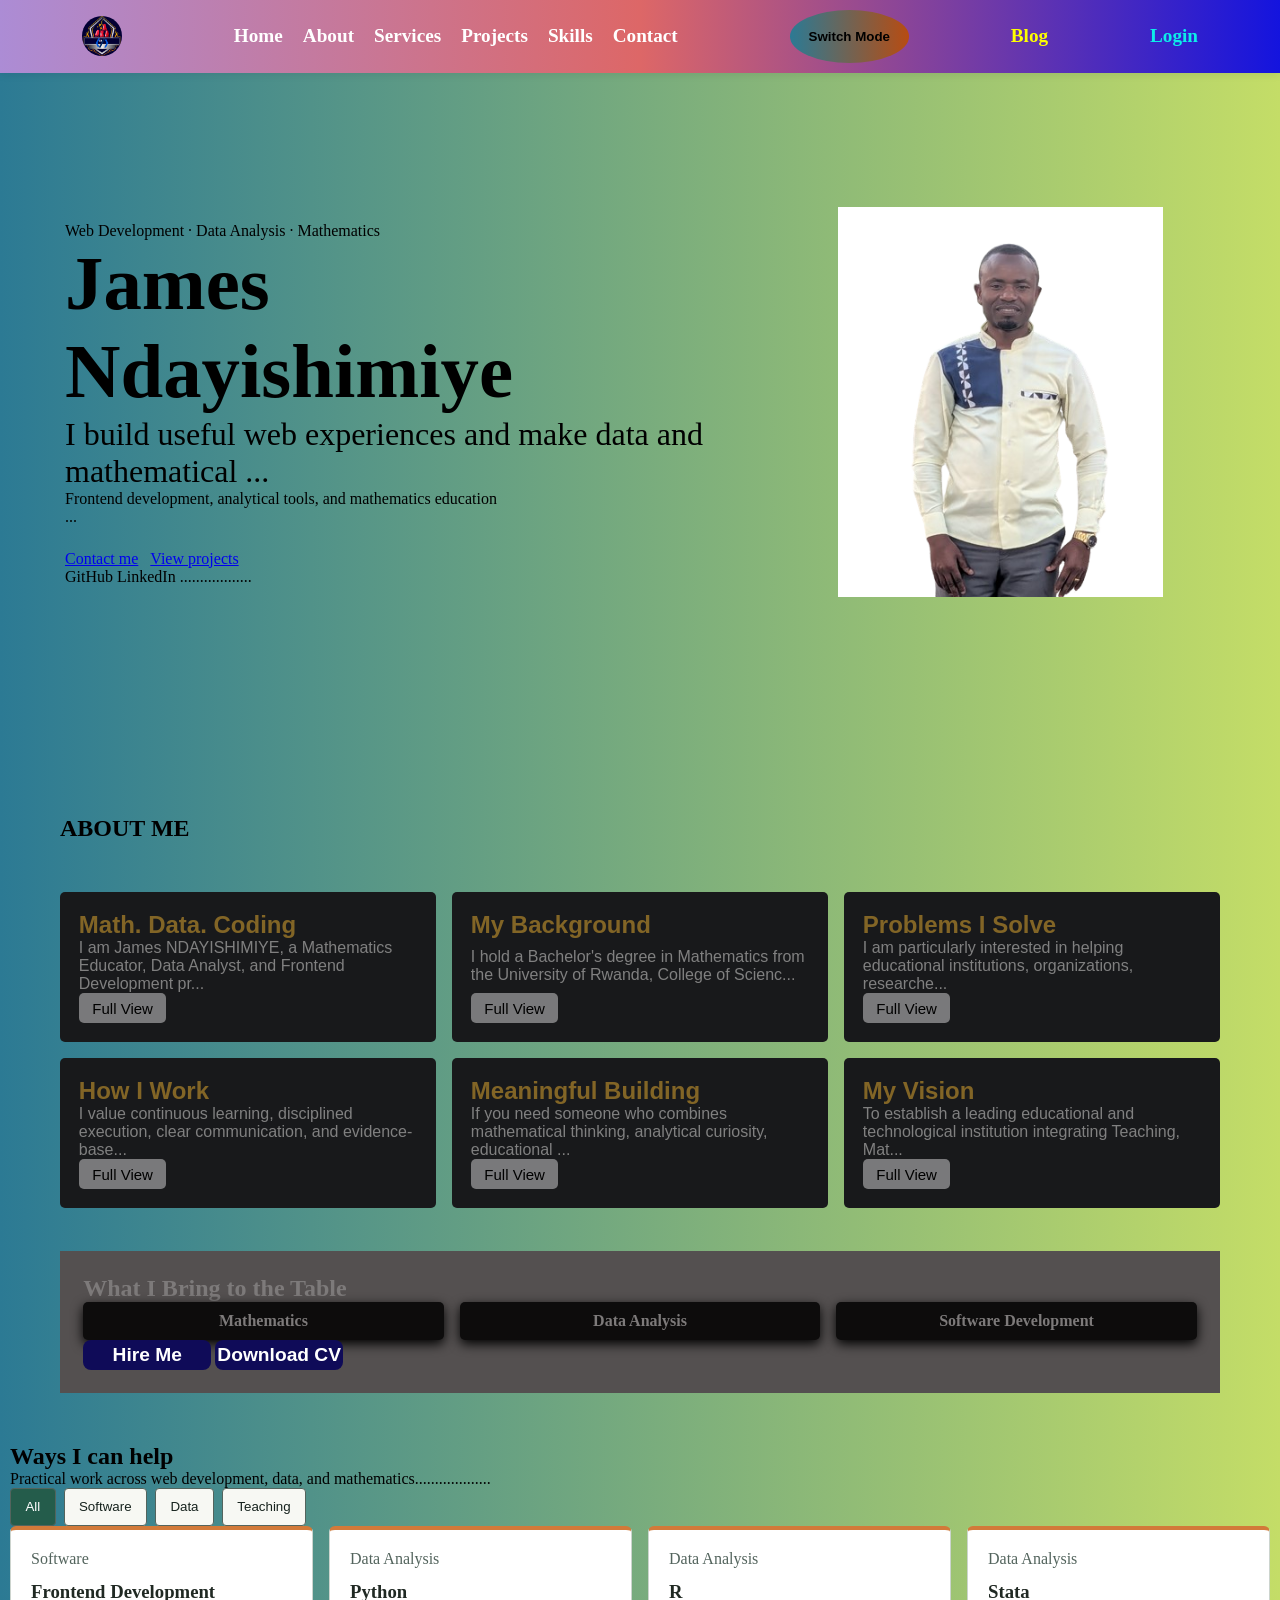
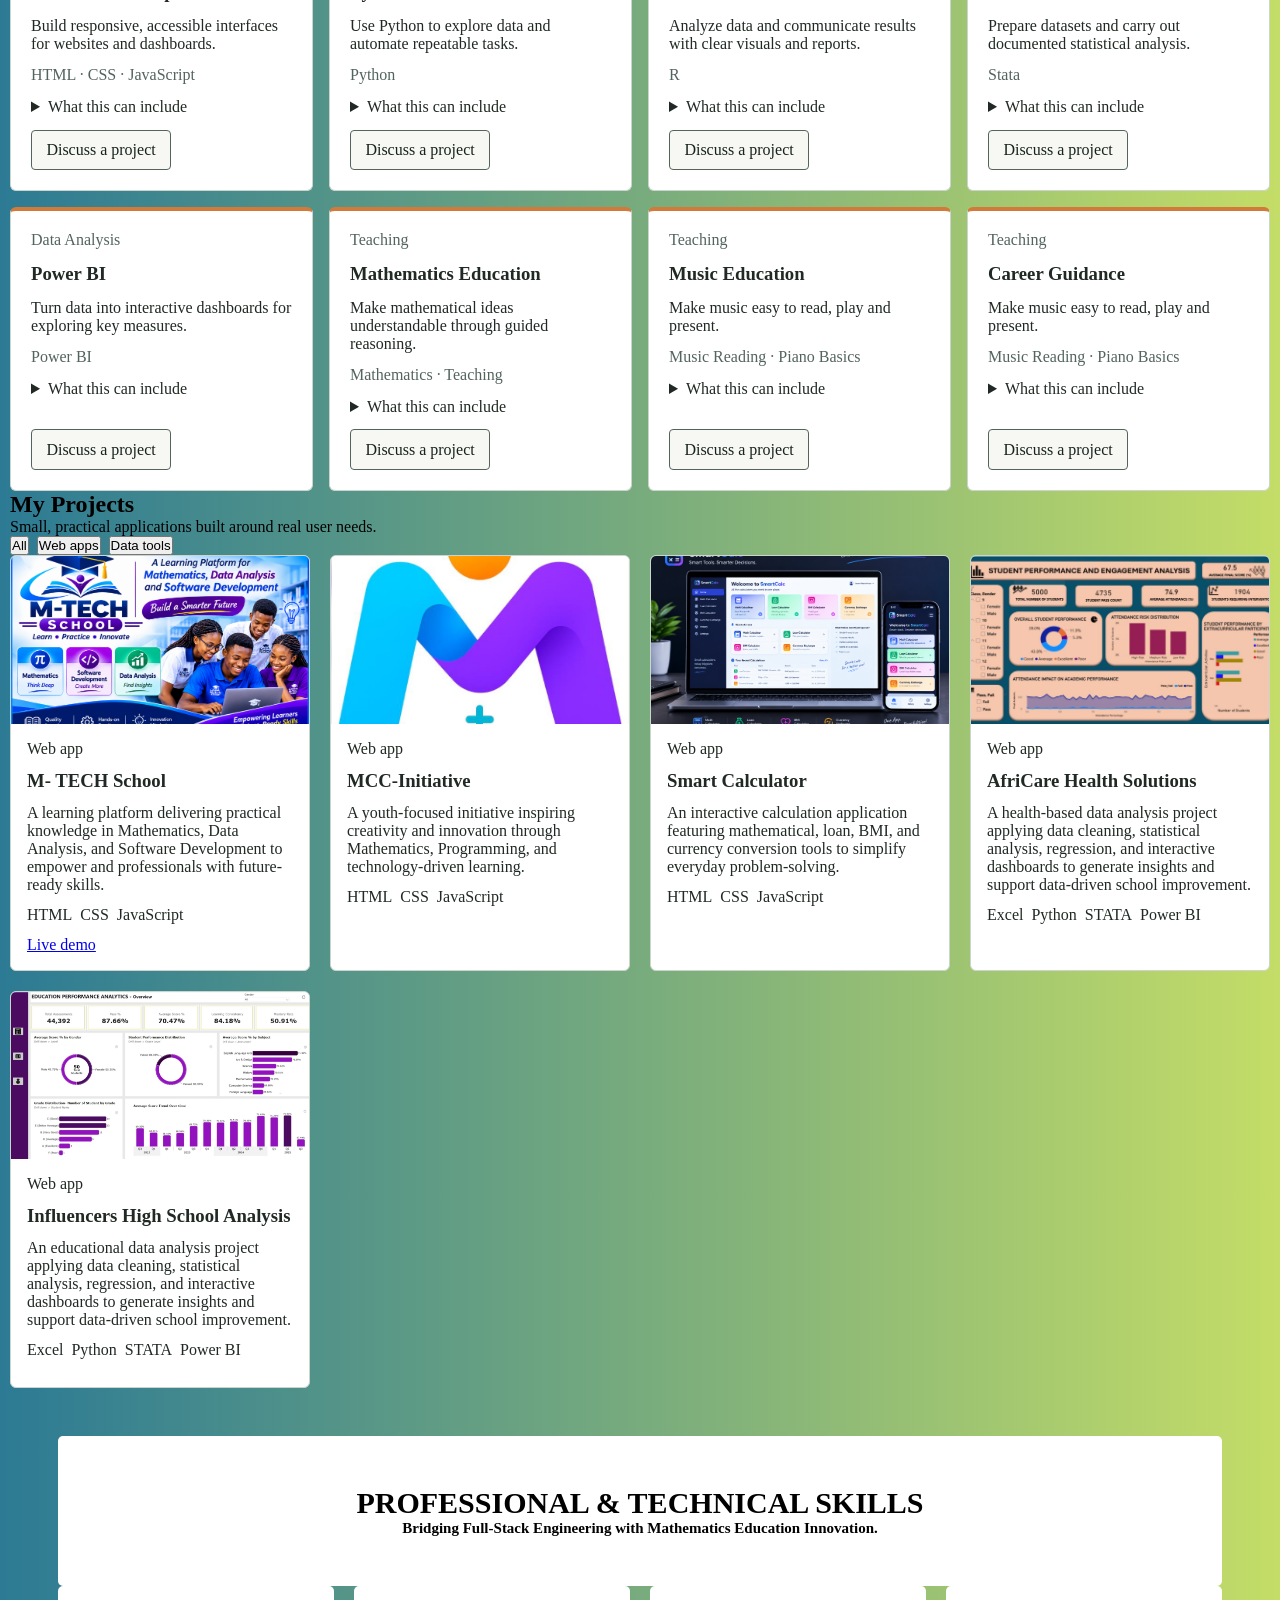
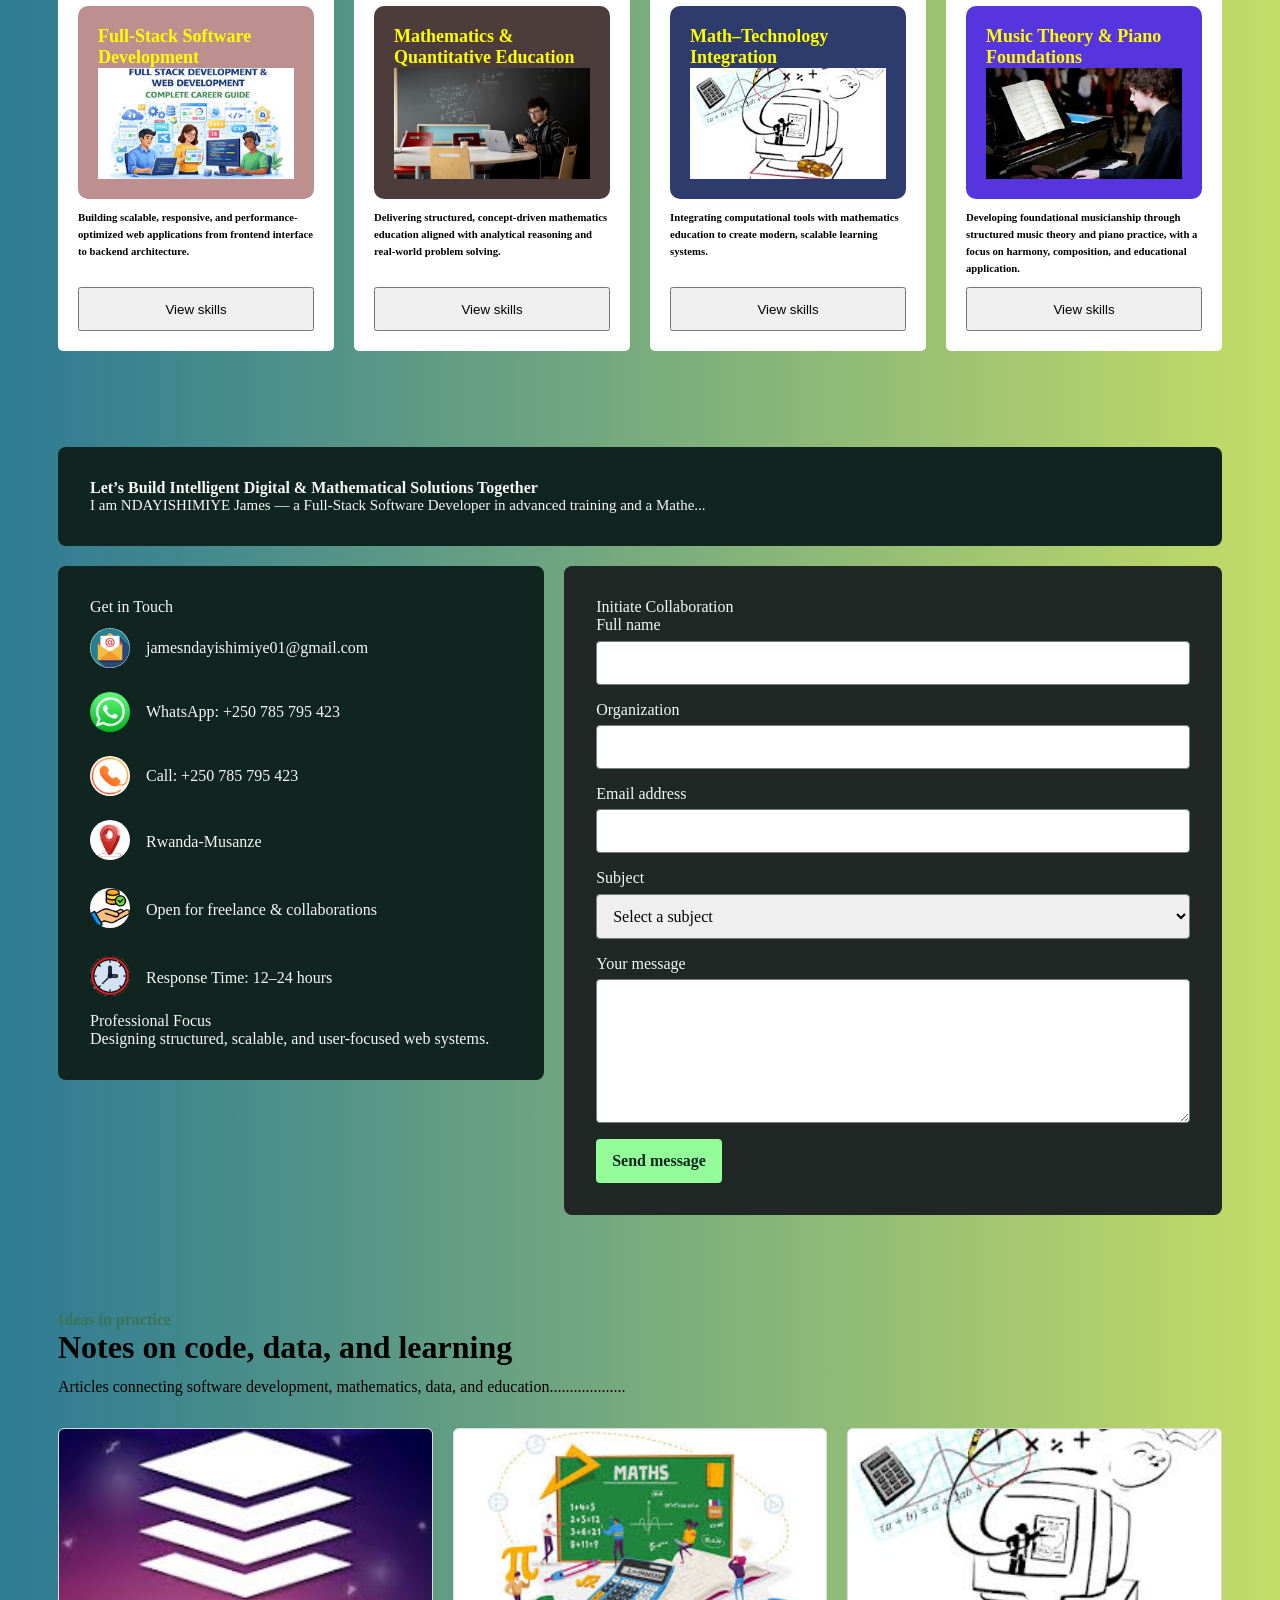
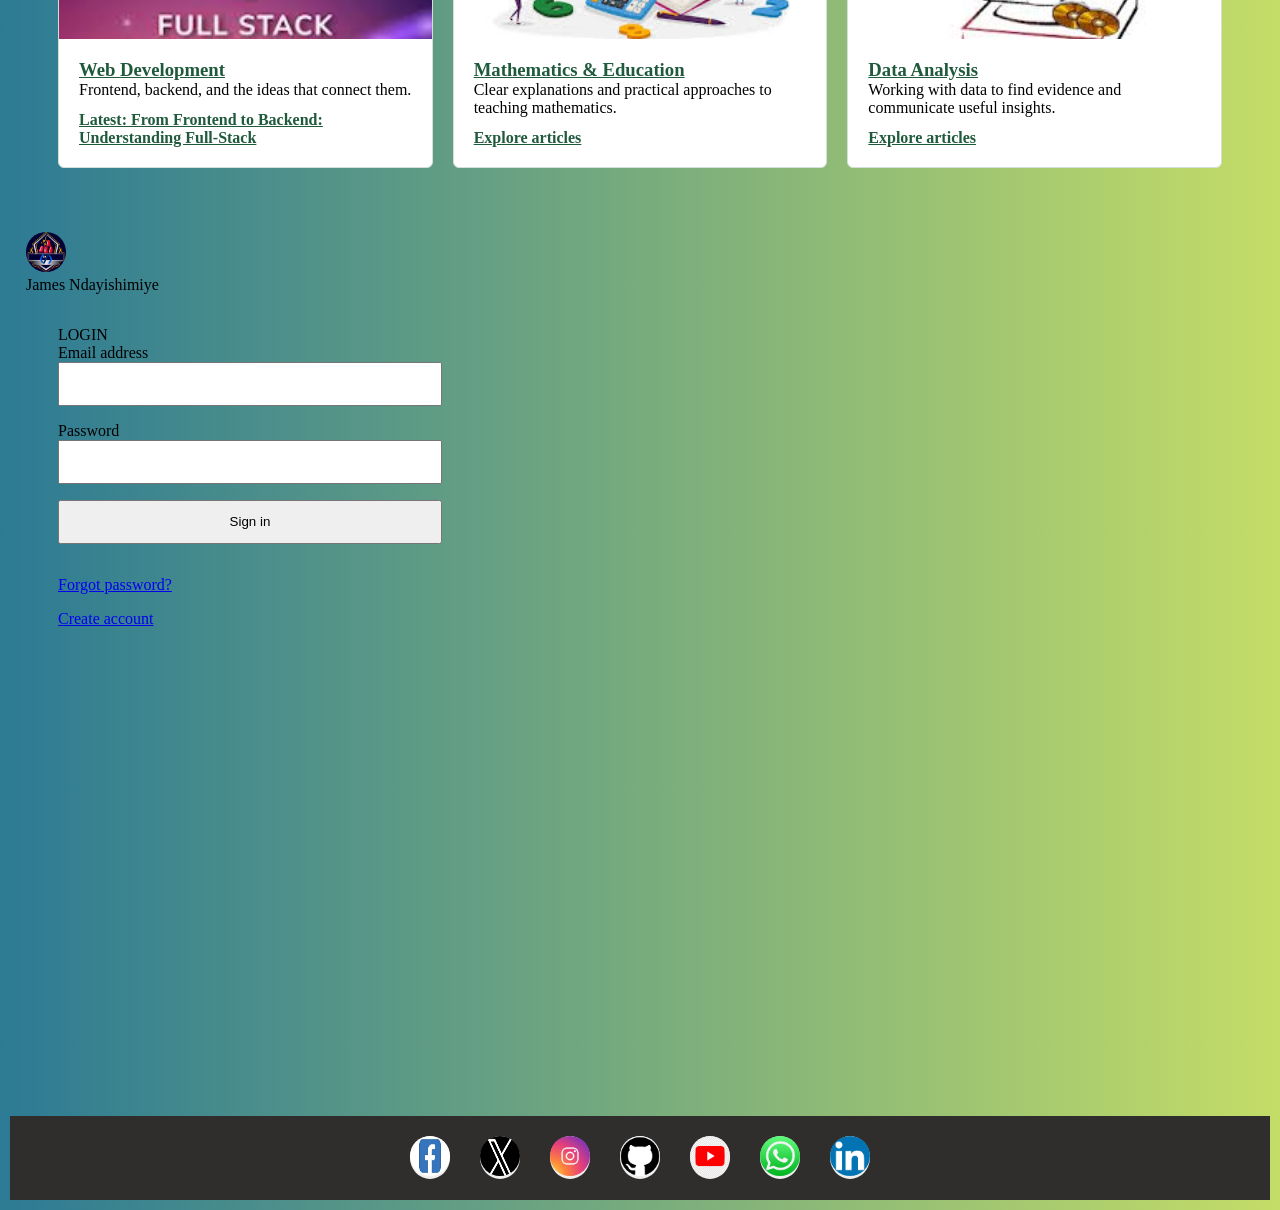
==== index.html @ c2485d73 "updates on Projects" ====
<!DOCTYPE html>
<html lang="en">
<head>
    <meta charset="UTF-8">
    <meta name="viewport" content="width=device-width, initial-scale=1.0">
    <title>N. James' P.P.Web</title>
    <link rel="stylesheet" href="style.css">
</head>
<body>
    <!--NAVBAR-SECTION-->
        <div class="navDiv" id="navSectionId">
            <div class="identSection">
                <a href="#navSectionId"><img src="./Assets/myLoogo.png" alt="myLogoImg" id="logoBtn"></a>
            </div>
            <div class="menuDiv">
                <a href="#homeSectionId" id="homeBtn">Home</a>
                <a href="#aboutSectionId" id="aboutBtn">About</a>
                <a href="#servicesSectionId" id="servicesBtn">Services</a>
                <a href="#projectSectionId" id="projectBtn">Projects</a>
                <a href="#skillsSectionId" id="skillsBtn">Skills</a>
                <a href="#contactSectionId" id="contactBtn">Contact</a>
            </div>
            <button id="changeModeBtn">Switch Mode</button>
            <div class="visitSite">
                <a href="#blogSectionId" id="blogBtn">Blog</a>
            </div>
            <div class="loginSite">
                <a href="#loginId" id="loginBtn">Login</a>
            </div>
        </div>
        
    <div class="containerDiv">
        <!--HOME -SECTION-->
<main>
    <section class="homeHero" id="homeSectionId">
        <div class="heroCopy">
            <p class="eyebrow">Web Development · Data Analysis · Mathematics</p>
            <h1>James Ndayishimiye</h1>
            <p class="heroRole">
                I build useful web experiences and make data and mathematical
                ideas easier to work with.
            </p>
            <p class="heroDetail">
                Frontend development, analytical tools, and mathematics education
                for practical problems.
            </p>

            <div class="heroActions">
                <a class="button buttonPrimary" href="#contactSectionId">Contact me</a>
                <a class="button buttonSecondary" href="#projectSectionId">View projects</a>
            </div>

            <p class="heroLinks">
                <a href="YOUR_GITHUB_URL">GitHub</a>
                <a href="YOUR_LINKEDIN_URL">LinkedIn</a>
            </p>
        </div>

        <div class="heroPortrait">
        <img
            src="./Assets/_JamesPersonalPortifolio-removebg-preview.png"
            alt="James Ndayishimiye"
        >
        </div>
    </section>


        <!--ABOUT PAGE-->
        <section class="aboutDiv" id="aboutSectionId">
            <div id="about" class="about-section">
                <div class="firstAboutContainer">
                    <h1>ABOUT ME</h1>
                    <div class="aboutDisplay">
                        
                    </div>

                    <div class="modal">
                        
                    </div>
                </div>
                <!-- Highlight Cards -->
                 <div class="myPotentials">
                    <h2>What I Bring to the Table</h2>
                
                    <div class="about-highlights">
                        
                        <div class="highlightCard" data-id="1">
                            <h4>Mathematics</h4>
                        </div>

                        <div class="highlightCard" data-id="2">
                            <h4>Data Analysis</h4>
                        </div>

                        <div class="highlightCard" data-id="3">
                            <h4>Software Development</h4>
                        </div>
                    </div>

                    <div class="myRealPotentials">

                    </div>

                <!-- CTA Buttons -->
                <div class="ctaBtn">
                    <a href="#contact" class="btn primary-btn"><button id="hireMeBtn">Hire Me</button></a>
                    <a href="./Assets/NDAYISHIMIYE James' CV.pdf" download class="btn secondary-btn"><button id="cvBtn">Download CV</button></a>
                </div>
            </div>
        </div>
        </section>

        <!--SERVICES SECTION-->
        <section class="myServices" id="servicesSectionId" aria-labelledby="servicesTitle">
            <header>
                <h2 id="servicesTitle">Ways I can help</h2>
                <p>Practical work across web development, data, and mathematics.</p>
            </header>
            
            <div class="serviceFilters" role="group" aria-label="Filter services">
                <button type="button" data-filter="all" aria-pressed="true">All</button>
                <button type="button" data-filter="Software" aria-pressed="false">Software</button>
                <button type="button" data-filter="Data Analysis" aria-pressed="false">Data</button>
                <button type="button" data-filter="Teaching" aria-pressed="false">Teaching</button>
            </div>

        <div class="serviceGrid" id="serviceGrid" aria-live="polite"></div>
        </section>

        <!--PROJECTS SECTION-->
        <section class="myProjects" id="projectSectionId" aria-labelledby="projectsTitle">
            <header class="projectsHeader">
                <h2 id="projectsTitle">My Projects</h2>
                <p>Small, practical applications built around real user needs.</p>
            </header>

            <div class="projectFilters" role="group" aria-label="Filter projects">
                <button type="button" data-project-filter="all" aria-pressed="true">All</button>
                <button type="button" data-project-filter="web" aria-pressed="false">Web apps</button>
                <button type="button" data-project-filter="data" aria-pressed="false">Data tools</button>
            </div>

            <div class="projectGrid" id="projectGrid" aria-live="polite"></div>
        </section>

        <!--SKILLS SECTION-->

        <section class="skillsDiv" id="skillsSectionId">
            <div class="section-header">
                <h4 class="section-title">PROFESSIONAL & TECHNICAL SKILLS</h4>
                <h6 class="section-subtitle">Bridging Full-Stack Engineering with Mathematics Education Innovation.</h6>
            </div>
            <div class="category-sections-cover">
                <div class="categorySections">
                    <div class="category-card">
                        <div class="category-title fullStackSkills">
                            <h4 class="skillsTitle">Full-Stack Software Development</h4>
                            <img src="./Assets/fullStackSoftwareDevelopment.jpeg" alt="FullStackSoftwareDevelopment Img" class="skillsImg">
                        </div>
                        <h6 class="category-description">Building scalable, responsive, and performance-optimized web applications from frontend interface to backend architecture.</h6>
                        <button class="clustersBtn" data-skill-panel="fullstack">View skills</button>
                    </div>

                    <div class="category-card">
                        <div class="category-title mathematicsAndQuantitativeEducationSkills">
                            <h4 class="skillsTitle">Mathematics & Quantitative Education</h4>
                            <img src="./Assets/mathematicsQuantitativeEducation.jpg" alt="MathematicsQuantitativeEducation Img" class="skillsImg">
                        </div>
                        <h6 class="category-description">Delivering structured, concept-driven mathematics education aligned with analytical reasoning and real-world problem solving.</h6>
                        <button class="clustersBtn" data-skill-panel="math">View skills</button>
                    </div>

                    <div class="category-card">
                        <div class="category-title mathTechIntegrationSkills">
                            <h4 class="skillsTitle">Math–Technology Integration</h4>
                            <img src="./Assets/mathsTechnologyIntegration.jpeg" alt="MathsTechnologyIntegration Img" class="skillsImg">
                        </div>
                        <h6 class="category-description">Integrating computational tools with mathematics education to create modern, scalable learning systems.</h6>
                        <button class="clustersBtn" data-skill-panel="mathTech">View skills</button>
                    </div>

                    <div class="category-card">
                        <div class="category-title musicSkills">
                            <h4 class="skillsTitle">Music Theory & Piano Foundations</h4>
                            <img src="./Assets/musicBasics.jpeg" alt="AnalyticalAndProfessionalSkills Img" class="skillsImg">
                        </div>
                        <h6 class="category-description">Developing foundational musicianship through structured music theory and piano practice, with a focus on harmony, composition, and educational application.</h6>
                        <button class="clustersBtn" data-skill-panel="music">View skills</button>
                    </div>
                </div>
            </div>

            <div class="clustersDiv">
                <!--Fullstack Skills-->
                <div class="fullstackModal">
                    <div class="fullstackCover">
                        <button class="backToCategoryBtn">BACK</button>
                        <div class="full-stack-subclusters">
                            <div class="subcluster-card">
                                <div class="subcluster-title">
                                    <h4>Frontend Engineering</h4>
                                </div>
                                <div class="skills">
                                    <h5 class="cluster-subtitle">Skills:</h5>
                                    <ul><li>UI Architecture</li></ul>
                                    <ul><li>Responsive Design Principles</li></ul>
                                    <ul><li>Component-based thinking</li></ul>
                                    <ul><li>Accessibility mindset</li></ul>
                                    <ul><li>UX optimization</li></ul>
                                </div>
                                <div class="competency-indicators">
                                    <h5 class="cluster-subtitle">Mastery-Level:</h5>
                                    <span>Intermediate</span>
                                </div>
                                <div class="real-worldApplicationTags">
                                    <h5 class="cluster-subtitle">Real-World Applications:</h5>
                                    <span>
                                        <ul><li>LMS Systems</li></ul>
                                        <ul><li>Educational Platforms</li></ul>
                                        <ul><li>Data Analytics Dashboards</li></ul>
                                        <ul><li>Financial Tools</li></ul>
                                        <ul><li>Automation Systems</li></ul>
                                    </span>
                                </div>
                            </div>

                            <div class="subcluster-card">
                                <div class="subcluster-title">
                                    <h4>Backend Development</h4>
                                </div>
                                <div class="skills">
                                    <h5 class="cluster-subtitle">Skills:</h5>
                                    <ul><li>API architecture thinking</li></ul>
                                    <ul><li>Authentication & Authorization logic</li></ul>
                                    <ul><li>Database structuring principles</li></ul>
                                    <ul><li>Server-side logic modeling</li></ul>
                                </div>
                                <div class="competency-indicators">
                                    <h5 class="cluster-subtitle">Mastery-Level:</h5>
                                    <span>Academic Foundation</span>
                                </div>
                                <div class="real-worldApplicationTags">
                                    <h5 class="cluster-subtitle">Real-World Applications:</h5>
                                    <span>
                                        <ul><li>LMS Systems</li></ul>
                                        <ul><li>Educational Platforms</li></ul>
                                        <ul><li>Data Analytics Dashboards</li></ul>
                                        <ul><li>Financial Tools</li></ul>
                                        <ul><li>Automation Systems</li></ul>
                                    </span>
                                </div>
                            </div>

                            <div class="subcluster-card">
                                <div class="subcluster-title">
                                    <h4>Database & Data Modeling</h4>
                                </div>
                                <div class="skills">
                                    <h5 class="cluster-subtitle">Skills:</h5>
                                    <ul><li>Relational modeling</li></ul>
                                    <ul><li>Query optimization logic</li></ul>
                                    <ul><li>Data normalization mindset</li></ul>
                                </div>
                                <div class="competency-indicators">
                                    <h5 class="cluster-subtitle">Mastery-Level:</h5>
                                    <span>Academic Foundation</span>
                                </div>
                                <div class="real-worldApplicationTags">
                                    <h5 class="cluster-subtitle">Real-World Applications:</h5>
                                    <span>
                                        <ul><li>LMS Systems</li></ul>
                                        <ul><li>Educational Platforms</li></ul>
                                        <ul><li>Data Analytics Dashboards</li></ul>
                                        <ul><li>Financial Tools</li></ul>
                                        <ul><li>Automation Systems</li></ul>
                                    </span>
                                </div>
                            </div>

                            <div class="subcluster-card">
                                <div class="subcluster-title">
                                    <h4>Dev Workflow & Engineering Discipline</h4>
                                </div>
                                <div class="skills">
                                    <h5 class="cluster-subtitle">Skills:</h5>
                                    <ul><li>Git workflow thinking</li></ul>
                                    <ul><li>Version control logic</li></ul>
                                    <ul><li>Deployment awareness</li></ul>
                                    <ul><li>Clean code principles</li></ul>
                                </div>
                                <div class="competency-indicators">
                                    <h5 class="cluster-subtitle">Mastery-Level:</h5>
                                    <span>Applied Knowledge</span>
                                </div>
                                <div class="real-worldApplicationTags">
                                    <h5 class="cluster-subtitle">Real-World Applications:</h5>
                                    <span>
                                        <ul><li>LMS Systems</li></ul>
                                        <ul><li>Educational Platforms</li></ul>
                                        <ul><li>Data Analytics Dashboards</li></ul>
                                        <ul><li>Financial Tools</li></ul>
                                        <ul><li>Automation Systems</li></ul>
                                    </span>
                                </div>
                            </div>

                            <div class="subcluster-card">
                                <div class="subcluster-title">
                                    <h4>Programming Foundations</h4>
                                </div>
                                <div class="skills">
                                    <h5 class="cluster-subtitle">Skills:</h5>
                                    <ul><li>Algorithmic thinking</li></ul>
                                    <ul><li>Data structures understanding</li></ul>
                                    <ul><li>Debugging methodology</li></ul>
                                    <ul><li>Computational logic</li></ul>
                                </div>
                                <div class="competency-indicators">
                                    <h5 class="cluster-subtitle">Mastery-Level:</h5>
                                    <span>Academic Foundation</span>
                                </div>
                                <div class="real-worldApplicationTags">
                                    <h5 class="cluster-subtitle">Real-World Applications:</h5>
                                    <span>
                                        <ul><li>LMS Systems</li></ul>
                                        <ul><li>Educational Platforms</li></ul>
                                        <ul><li>Data Analytics Dashboards</li></ul>
                                        <ul><li>Financial Tools</li></ul>
                                        <ul><li>Automation Systems</li></ul>
                                    </span>
                                </div>
                            </div>
                        </div>
                        <button class="backToCategoryBtn">BACK</button>
                    </div>
                </div>

                <!--Mathathematics&Quantitative Education Skills-->
                <div class="mathematicsEducationCover">
                    <div class="mathematics-subclusters">
                        <div class="subcluster-card">
                            <div class="subcluster-title">
                                <h4>Advanced Mathematical Foundations</h4>
                            </div>
                            <div class="skills">
                                <h5>Skills:</h5>
                                <ul><li>Calculus & Analysis</li></ul>
                                <ul><li>Linear Algebra</li></ul>
                                <ul><li>Probability & Statistics</li></ul>
                                <ul><li>Differential Equations</li></ul>
                                <ul><li>Discrete Mathematics</li></ul>
                            </div>
                            <div class="competency-indicators">
                                <h5>Mastery-Level:</h5>
                                <span>Academic Degree Level & 8+Years Teaching Experience</span>
                            </div>
                            <div class="real-worldApplicationTags">
                                <h5>Real-World Applications:</h5>
                                <span>
                                    <ul><li>LMS Systems</li></ul>
                                    <ul><li>Educational Platforms</li></ul>
                                    <ul><li>Data Analytics Dashboards</li></ul>
                                    <ul><li>Financial Tools</li></ul>
                                    <ul><li>Automation Systems</li></ul>
                                </span>
                            </div>
                        </div>

                        <div class="subcluster-card">
                            <div class="subcluster-title">
                                <h4>Pedagogical Expertise</h4>
                            </div>
                            <div class="skills">
                                <h5>Skills:</h5>
                                <ul><li>Curriculum interpretation (REB-aligned)</li></ul>
                                <ul><li>Assessment design</li></ul>
                                <ul><li>Concept simplification strategy</li></ul>
                                <ul><li>Exam preparation systems</li></ul>
                                <ul><li>Learning psychology awareness</li></ul>
                            </div>
                            <div class="competency-indicators">
                                <h5>Mastery-Level:</h5>
                                <span>8+Years Teaching Experience</span>
                            </div>
                            <div class="real-worldApplicationTags">
                                <h5>Real-World Applications:</h5>
                                <span>
                                    <ul><li>LMS Systems</li></ul>
                                    <ul><li>Educational Platforms</li></ul>
                                </span>
                            </div>
                        </div>

                        <div class="subcluster-card">
                            <div class="subcluster-title">
                                <h4>Applied Quantitative Skills</h4>
                            </div>
                            <div class="skills">
                                <h5>Skills:</h5>
                                <ul><li>Mathematical modeling</li></ul>
                                <ul><li>Statistical reasoning</li></ul>
                                <ul><li>Financial analysis tools</li></ul>
                                <ul><li>Problem-solving frameworks</li></ul>
                            </div>
                            <div class="competency-indicators">
                                <h5>Mastery-Level:</h5>
                                <span>Academic Degree Level & 8+Years Teaching Experience</span>
                            </div>
                            <div class="real-worldApplicationTags">
                                <h5>Real-World Applications:</h5>
                                <span>
                                    <ul><li>LMS Systems</li></ul>
                                    <ul><li>Educational Platforms</li></ul>
                                    <ul><li>Data Analytics Dashboards</li></ul>
                                    <ul><li>Financial Tools</li></ul>
                                    <ul><li>Automation Systems</li></ul>
                                </span>
                            </div>
                        </div>

                        <div class="subcluster-card">
                            <div class="subcluster-title">
                                <h4>Educational Technology Integration</h4>
                            </div>
                            <div class="skills">
                                <h5>Skills:</h5>
                                <ul><li>Digital lesson design</li></ul>
                                <ul><li>Online content structuring</li></ul>
                                <ul><li>Educational video systems</li></ul>
                                <ul><li>Tech-assisted learning strategy</li></ul>
                            </div>
                            <div class="competency-indicators">
                                <h5>Mastery-Level:</h5>
                                <span>8+Years Teaching Experience</span>
                            </div>
                            <div class="real-worldApplicationTags">
                                <h5>Real-World Applications:</h5>
                                <span>
                                    <ul><li>LMS Systems</li></ul>
                                    <ul><li>Educational Platforms</li></ul>
                                    <ul><li>Automation Systems</li></ul>
                                </span>
                            </div>
                        </div>
                    </div>
                </div>

                <!--Math–Technology Integration Skills-->
                <div class="mathTechEducationCover">
                    <div class="mathsTech-subclusters">
                        <div class="subcluster-card">
                            <div class="subcluster-title">
                                <h4>Python for Mathematical Modeling</h4>
                            </div>
                            <div class="skills">
                                <h5 class="cluster-subtitle">Skills:</h5>
                                <ul><li>Translating mathematical theory into executable code</li></ul>
                                <ul><li>Building computational simulations</li></ul>
                                <ul><li>Automating mathematical processes</li></ul>
                            </div>
                            <div class="competency-indicators">
                                <h5 class="cluster-subtitle">Mastery-Level:</h5>
                                <span>Academic Foundation</span>
                            </div>
                            <div class="real-worldApplicationTags">
                                <h5 class="cluster-subtitle">Real-World Applications:</h5>
                                <span>
                                    <ul><li>Student performance prediction models</li></ul>
                                    <ul><li>Exam analytics systems</li></ul>
                                    <ul><li>Mathematical simulation tools</li></ul>
                                    <ul><li>Automated grading prototypes</li></ul>
                                    <ul><li>Research modeling environments</li></ul>
                                </span>
                            </div>
                        </div>

                        <div class="subcluster-card">
                            <div class="subcluster-title">
                                <h4>Data Analysis & Visualization for Mathematics Education</h4>
                            </div>
                            <div class="skills">
                                <h5 class="cluster-subtitle">Skills:</h5>
                                <ul><li>Statistical analysis of student data</li></ul>
                                <ul><li>Visualization of learning trends</li></ul>
                                <ul><li>Quantitative reporting</li></ul>
                            </div>
                            <div class="competency-indicators">
                                <h5 class="cluster-subtitle">Mastery-Level:</h5>
                                <span>Academic Foundation</span>
                            </div>
                            <div class="real-worldApplicationTags">
                                <h5 class="cluster-subtitle">Real-World Applications:</h5>
                                <span>
                                    <ul><li>School performance dashboards</li></ul>
                                    <ul><li>Exam trend analysis</li></ul>
                                    <ul><li>Progress tracking systems</li></ul>
                                    <ul><li>Comparative school analytics</li></ul>
                                    <ul><li>Educational research reports</li></ul>
                                </span>
                            </div>
                        </div>

                        <div class="subcluster-card">
                            <div class="subcluster-title">
                                <h4>Algorithmic Thinking for Curriculum Design</h4>
                            </div>
                            <div class="skills">
                                <h5 class="cluster-subtitle">Skills:</h5>
                                <ul><li>Structuring lessons like algorithms</li></ul>
                                <ul><li>Designing step-by-step logical learning flows</li></ul>
                                <ul><li>Building problem-solving frameworks</li></ul>
                            </div>
                            <div class="competency-indicators">
                                <h5 class="cluster-subtitle">Mastery-Level:</h5>
                                <span>Academic Foundation</span>
                            </div>
                            <div class="real-worldApplicationTags">
                                <h5 class="cluster-subtitle">Real-World Applications:</h5>
                                <span>
                                    <ul><li>Exam-focused revision systems</li></ul>
                                    <ul><li>Mathematics learning roadmaps</li></ul>
                                    <ul><li>Concept mastery frameworks</li></ul>
                                    <ul><li>Problem-solving training modules</li></ul>
                                    <ul><li>Standardized assessment systems</li></ul>
                                </span>
                            </div>
                        </div>

                        <div class="subcluster-card">
                            <div class="subcluster-title">
                                <h4>EdTech Product Architecture</h4>
                            </div>
                            <div class="skills">
                                <h5 class="cluster-subtitle">Skills:</h5>
                                <ul><li>Designing educational platforms</li></ul>
                                <ul><li>Mapping user learning journeys</li></ul>
                                <ul><li>Structuring LMS systems</li></ul>
                            </div>
                            <div class="competency-indicators">
                                <h5 class="cluster-subtitle">Mastery-Level:</h5>
                                <span>Academic Foundation</span>
                            </div>
                            <div class="real-worldApplicationTags">
                                <h5 class="cluster-subtitle">Real-World Applications:</h5>
                                <span>
                                    <ul><li>LMS platforms</li></ul>
                                    <ul><li>Online math academies</li></ul>
                                    <ul><li>Course management systems</li></ul>
                                    <ul><li>Interactive practice environments</li></ul>
                                    <ul><li>Mobile-first learning apps</li></ul>
                                </span>
                            </div>
                        </div>

                        <div class="subcluster-card">
                            <div class="subcluster-title">
                                <h4>Automation & Digital Assessment Systems</h4>
                            </div>
                            <div class="skills">
                                <h5 class="cluster-subtitle">Skills:</h5>
                                <ul><li>Automating quiz generation</li></ul>
                                <ul><li>Intelligent feedback systems</li></ul>
                                <ul><li>Time-efficient evaluation tools</li></ul>
                            </div>
                            <div class="competency-indicators">
                                <h5 class="cluster-subtitle">Mastery-Level:</h5>
                                <span>Academic Foundation</span>
                            </div>
                            <div class="real-worldApplicationTags">
                                <h5 class="cluster-subtitle">Real-World Applications:</h5>
                                <span>
                                    <ul><li>Auto-marking systems</li></ul>
                                    <ul><li>MCQ generators</li></ul>
                                    <ul><li>Real-time feedback engines</li></ul>
                                    <ul><li>Practice test simulators</li></ul>
                                    <ul><li>Diagnostic testing platforms</li></ul>
                                </span>
                            </div>
                        </div>

                        <div class="subcluster-card">
                            <div class="subcluster-title">
                                <h4>Mathematical Visualization & Interactive Learning Tools</h4>
                            </div>
                            <div class="skills">
                                <h5 class="cluster-subtitle">Skills:</h5>
                                <ul><li>Transforming abstract math into visual models</li></ul>
                                <ul><li>Interactive simulations</li></ul>
                                <ul><li>Conceptual animations</li></ul>
                            </div>
                            <div class="competency-indicators">
                                <h5 class="cluster-subtitle">Mastery-Level:</h5>
                                <span>Academic Foundation</span>
                            </div>
                            <div class="real-worldApplicationTags">
                                <h5 class="cluster-subtitle">Real-World Applications:</h5>
                                <span>
                                    <ul><li>Interactive graphing tools</li></ul>
                                    <ul><li>Geometry visualizers</li></ul>
                                    <ul><li>Calculus animation modules</li></ul>
                                    <ul><li>Probability simulators</li></ul>
                                    <ul><li>Real-Life Maths Lab prototypes</li></ul>
                                </span>
                            </div>
                        </div>

                        <div class="subcluster-card">
                            <div class="subcluster-title">
                                <h4>Research & Quantitative Innovation Strategy</h4>
                            </div>
                            <div class="skills">
                                <h5 class="cluster-subtitle">Skills:</h5>
                                <ul><li>Educational data research</li></ul>
                                <ul><li>Experimental teaching methods</li></ul>
                                <ul><li>Analytical improvement systems</li></ul>
                            </div>
                            <div class="competency-indicators">
                                <h5 class="cluster-subtitle">Mastery-Level:</h5>
                                <span>Academic Foundation</span>
                            </div>
                            <div class="real-worldApplicationTags">
                                <h5 class="cluster-subtitle">Real-World Applications:</h5>
                                <span>
                                    <ul><li>Educational impact studies</li></ul>
                                    <ul><li>Curriculum improvement analysis</li></ul>
                                    <ul><li>School innovation proposals</li></ul>
                                    <ul><li>Policy-informed analytics</li></ul>
                                    <ul><li>Research publications</li></ul>
                                </span>
                            </div>
                        </div>
                    </div>
                </div>
            </div>
        </section>

        <!--CONTACTS SECTION-->

        <section class="contactsDiv" id="contactSectionId">
            <div class="ContactHeader">
                <h4 class="section-Title">Let’s Build Intelligent Digital & Mathematical Solutions Together</h4>
                <p class="section-subtitle">I am NDAYISHIMIYE James — a Full-Stack Software Developer in advanced training and a Mathematics Educator passionate about integrating technology, logic, and real-world problem solving.
                    I collaborate with schools, startups, institutions, and mission-driven individuals to design scalable web applications and innovative mathematics learning solutions.
                    If you are seeking structured thinking, clean development architecture, and measurable educational impact — I would be honored to connect with you.
                </p>
            </div>
        
            <div class="contact-sections">
                <div class="left-contacts">
                    <div class="upperLeftContactDiv">
                        <div class="contacts-notice">Get in Touch</div>
                        
                        <a class="contactMe" href="mailto:jamesndayishimiye01@gmail.com">
                            <img src="./Assets/emailIcon.png" alt="" class="contacts-image">
                            <span class="contacts-description">jamesndayishimiye01@gmail.com</span>
                        </a>

                        <a class="contactMe" href="https://wa.me/250785795423" target="_blank" rel="noopener noreferrer">
                            <img src="./Assets/whtspImg.png" alt="" class="contacts-image">
                            <span class="contacts-description">WhatsApp: +250 785 795 423</span>
                        </a>

                        <a class="contactMe" href="tel:+250785795423">
                            <img src="./Assets/callIcon.png" alt="" class="contacts-image">
                            <span class="contacts-description">Call: +250 785 795 423</span>
                        </a>

                        <div class="contactMe contact-location">
                            <div><img src="./Assets/locationImage.jpeg" alt="locationIcon" class="contacts-image"></div>
                            <div class="contacts-description">Rwanda-Musanze</div>
                        </div>

                        <div class="contactMe contact-availability">
                            <div><img src="./Assets/availabilityIcon.png" alt="availabilityIcon" class="contacts-image"></div>
                            <div class="contacts-description">Open for freelance & collaborations</div>
                        </div>

                        <div class="contactMe contact-responseTime">
                            <div><img src="./Assets/clockImage.png" alt="ResponseTimeIcon" class="contacts-image"></div>
                            <div class="contacts-description">Response Time: 12–24 hours</div>
                        </div>
                    </div>

                    <div class="lowerLeftContactDiv">
                        <div class="contact-focus">
                            <div class="contacts-notice">Professional Focus</div>
                            <div class="contacts-description">Designing structured, scalable, and user-focused web systems.</div>
                        </div>
                    </div>
                </div>

                <div class="right-contacts">
                    <div class="contacts-notice">Initiate Collaboration</div>
                    <form id="contactForm" action="https://formspree.io/f/mojpowwq" method="POST">
                        <div class="form-group">
                            <label for="name">Full name</label>
                            <input id="name" name="name" class="form-input" type="text"
                                autocomplete="name" required>
                        </div>

                        <div class="form-group">
                            <label for="organization">Organization</label>
                            <input id="organization" name="organization" class="form-input" type="text"
                                autocomplete="organization">
                        </div>

                        <div class="form-group">
                            <label for="email">Email address</label>
                            <input id="email" name="email" class="form-input" type="email"
                                autocomplete="email" required>
                        </div>

                        <div class="form-group">
                            <label for="subject">Subject</label>
                            <select id="subject" name="subject" class="form-input" required>
                                <option value="">Select a subject</option>
                                <option value="Web application development">Web application development</option>
                                <option value="Full-stack collaboration">Full-stack collaboration</option>
                                <option value="Mathematics education">Mathematics education</option>
                                <option value="EdTech partnership">EdTech partnership</option>
                                <option value="Other">Other</option>
                            </select>
                        </div>

                        <div class="form-group">
                            <label for="message">Your message</label>
                            <textarea id="message" name="message" class="form-input"
                                    rows="6" required></textarea>
                        </div>

                        <button type="submit" id="sendBtn">Send message</button>
                        <p id="formStatus" role="status" aria-live="polite"></p>
                    </form>
                </div>
            </div>
        </section>

        <!--BLOG SECTION-->

        <section class="blogSection" id="blogSectionId">
            <header class="blogHeader">
                <p class="blogEyebrow">Ideas in practice</p>
                <h2>Notes on code, data, and learning</h2>
                <p>Articles connecting software development, mathematics, data, and education.</p>
            </header>

            <div class="blogGrid" id="blogGrid" aria-live="polite"></div>
        </section>
        <!--LOGIN SECTION-->

        <section class="loginDiv" id="loginId">

            <div class="loginContainer">
                <div class="loginNavBar">
                    <img src="./Assets/myLoogo.png" alt="mylogo" id="logoBtn">
                    <p><span class="myFirstName">James </span><span class="myLastName">Ndayishimiye</span></p>
                </div>
                
                <div class="loginCover">
                    <div class="loginContent">
                        <span class="loginHeader">LOGIN</span>
                        <div class="formCover">
                            <form id="loginForm" class="loginFormStyle">
                                <div class="loginFormgroup">
                                    <label for="loginEmail">Email address</label>
                                    <input id="loginEmail" name="email" type="email"
                                        class="login-form-input" autocomplete="username" required>
                                </div>

                                <div class="loginFormgroup">
                                    <label for="loginPassword">Password</label>
                                    <input id="loginPassword" name="password" type="password"
                                        class="login-form-input" autocomplete="current-password" required>
                                </div>

                                <button id="realLoginBtn" type="submit">Sign in</button>
                                <p id="loginStatus" role="status" aria-live="polite"></p>

                                <a id="forgotPasswordBtn" href="./reset-password.html">Forgot password?</a>
                                <a href="./signupform.html">Create account</a>
                            </form>
                        </div>
                    </div>
                </div>
            </div>
        </section>

        <!--FOOTER SECTION FOR SOCIAL MEDIA-->
        <section class="footerSocialMediaDiv">
            <div class="faceBook">
                <a href="" target="_blank"><button id="fbIcon"><img src="./Assets/fbImg.png" alt="fbImg" class="socialMediaBtn"></button></a>
            </div>
            <div class="xTwitter">
                <a href="" target="_blank"><button id="xIcon"><img src="./Assets/xImg.png" alt="xImg" class="socialMediaBtn"></button></a>
            </div>
            <div class="instagram">
                <a href="" target="_blank"><button id="instIcon"><img src="./Assets/instImg.png" alt="instImg" class="socialMediaBtn"></button></a>
            </div>
            <div class="gitHub">
                <a href="https://github.com/jamesnda" target="_blank"><button id="gitIcon"><img src="./Assets/gitImg.png" alt="gitImg" class="socialMediaBtn"></button></a>
            </div>
            <div class="youTube">
                <a href="https://www.youtube.com/@mr.ndayishimiyejamesmrs.im226" target="_blank"><button id="ytIcon"><img src="./Assets/ytubeImg.png" alt="ytubeImg" class="socialMediaBtn"></button></a>
            </div>
            <div class="whatsApp">
                <a href="https://wa.me/250785795423?text=Hello%2C%20I’m%20James%20Ndayishimiye.%20I’m%20a%20Full-Stack%20Developer%20and%20Math%20Educator." target="_blank"><button id="whtspIcon"><img src="./Assets/whtspImg.png" alt="whtspImg" class="socialMediaBtn"></button></a>
            </div>
            <div class="linkedIn">
                <a href="https://www.linkedin.com/in/ndayishimiye-james-b54592131/" target="_blank"><button id="lnkdIcon"><img src="./Assets/lnkdInImg.png" alt="lnkdInImg" class="socialMediaBtn"></button></a>
            </div>
    </section>
</main>
</body>
<script src="./index.js"></script>
</html>
---- style.css ----
*{
    padding: 0;
    margin: 0;
    box-sizing: border-box;
}



.containerDiv{
    display: flex;
    flex-direction: column;
    align-items: center;
    justify-content: center;
    width: 100%;
    padding: 0 10px 10px 10px;
    gap: 1px;
    background: linear-gradient(to right, #2c7a94, #c4dd67);
    
}

/*Header~NavBar and Menu Styling*/
.navDiv{
    display: flex;
    flex-direction: row;
    gap: 30px;
    background: linear-gradient(to right, #ac8cd5, #dd6767, rgb(20, 20, 222));
    width: 100%;
    padding: 10px;
    align-items: center;
    justify-content: space-evenly;
    box-shadow: 0 2px 8px rgba(0,0,0,0.08);
    position:fixed;

}

#logoBtn,.identSection{
    width: 40px;
    height: 40px;
    border-radius:50%;
    border: none;
    cursor: pointer;
}
#logoBtn, #homeBtn, #aboutBtn, #servicesBtn,#projectBtn, #skillsBtn,#blogBtn, #contactBtn, #loginBtn, #cvBtn, #hireMeBtn{
    border: none;
    color: white;
    font-size: larger;
    font-weight: 550;
    text-decoration: none;
}

#homeBtn:hover, #aboutBtn:hover, #servicesBtn:hover,#projectBtn:hover, #skillsBtn:hover,#blogBtn:hover, #contactBtn:hover, #loginBtn:hover{
    cursor: pointer;
    color: black;
    border-radius: 5px;
    width: 110%;
    text-decoration: underline;
}
#loginBtn{
    color: rgb(13, 237, 233);
} 

#blogBtn{
    color: yellow;
} 

.menuDiv{
    padding: 30px;
    display: flex;
    gap: 20px;
    padding: 10px;
}

.lightMode{
    background: linear-gradient(to right, #2c7a94, #c4dd67);
}
.darkMode{
    background:  linear-gradient(to right, #404243, #0f0b58);
    
}

#changeModeBtn{
    background: linear-gradient(to right, #2c7a94, #b74c12);
    cursor: pointer;
    padding: 1.5%;
    border-radius: 100%;
    border: none;
    color: black;
    font-family:'Franklin Gothic Medium', 'Arial Narrow', Arial, sans-serif;
    font-weight:bold;
}

/*FOOTER STYLING*/
.footerSocialMediaDiv{
    display: flex;
    flex-direction: row;
    justify-content:center;
    align-items: center;
    gap: 30px;
    width: 100%;
    padding: 20px;
    border: none;
    background-color: rgb(48, 45, 45);
}

.socialMediaBtn{
    width: 40px;
    height: 40px;
    border-radius:50%;
    border: none;
}
#fbIcon,#xIcon,#instIcon,#gitIcon,#ytIcon,#whtspIcon,#lnkdIcon{
    border-radius: 50%;
    border: none;
}

#toolTipLabel{
    background-color: white;
    border-radius: 5px;
    width: 100%;

}


/*HOME STYLING*/

.homeHero {
  width: min(100% - 2rem, 1150px);
  min-height: 85vh;
  margin-inline: auto;
  padding: clamp(5rem, 10vh, 8rem) 0 3rem;
  display: grid;
  grid-template-columns: minmax(0, 1.2fr) minmax(220px, 0.8fr);
  align-items: center;
  gap: clamp(2rem, 6vw, 5rem);
}

.heroCopy { max-width: 680px; }
.heroCopy h1 { font-size: clamp(2.5rem, 6vw, 5rem); }
.heroRole { font-size: clamp(1.25rem, 2.5vw, 2rem); }
.heroDetail { max-width: 55ch; }

.heroPortrait {
  width: min(100%, 390px);
  aspect-ratio: 1;
  justify-self: center;
}
.heroPortrait img {
  width: 100%;
  height: 100%;
  object-fit: contain;
}

.heroActions {
  display: flex;
  flex-wrap: wrap;
  gap: 0.75rem;
  margin-top: 1.5rem;
}

@media (max-width: 700px) {
  .homeHero {
    min-height: auto;
    grid-template-columns: 1fr;
    padding-top: 7rem;
  }

  .heroPortrait {
    grid-row: 1;
    width: min(70vw, 280px);
  }
}


/*ABOUT SECTION STYLING*/
.aboutDiv{
    width: 100%;
    padding: 50px;
}

.about-section{
    
    display: flex;
    flex-direction: column;
    gap: 20px;


}
.firstAboutContainer{
    display: flex;
    flex-direction: column;
    gap: 50px;
}

.aboutDisplay, .about-highlights{
    display: grid;
    grid-template-columns: repeat(auto-fit, minmax(min(100%, 280px), 1fr));
    gap: 1rem;
}
.aboutCard{
    background-color: #18191b;
    display: flex;
    flex-direction: column;
    justify-content:space-between;
    gap: 2%;
    padding: 5%;
    border-radius: 5px;
}
.aboutCardTitle,#modalTitle{
    color: rgb(130, 101, 38);
    font-family:'Franklin Gothic Medium', 'Arial Narrow', Arial, sans-serif;
}
.aboutCardDescription, #modalDescription{
    color: rgb(128, 128, 128);
    font-family:'Franklin Gothic Medium', 'Arial Narrow', Arial, sans-serif;
}
#viewAboutCardBtn{
    background-color: rgb(121, 121, 123);
    padding-top: 2%;
    padding-bottom: 2%;
    padding-left: 4%;
    padding-right: 4%;
    font-size: 15px;
    cursor: pointer;
    border-radius: 5px;
    border: none;
    font-family:'Franklin Gothic Medium', 'Arial Narrow', Arial, sans-serif;
}

.modal{
    position: fixed;
    inset: 0;
    display: none;
    place-items: center;
    padding: 1rem;
}

.modal-overlay{
    position: absolute;
    top: 0;
    left: 0;
    width: 100%;
    height: 100%;
    background-color: rgb(0,0,0,0.8);
}

.modal-content{
    position:relative;
    background-color: #090808;
    margin: 3%;
    margin-left: 25%;
    padding-top: 5%;
    padding-bottom: 5%;
    padding-right: 5%;
    padding-left: 5%;
    border-radius: 12px;
    width: 90%;
    max-width: 700px;
    max-height: 90vh;
    overflow-y:auto;
    z-index: 1001;
    color: white;
    box-shadow: 9px 2px 34px 5px rgba(234, 42, 125, 0.26);
    display: flex;
    flex-direction: column;
    gap: 10px;
}

.close{
    font-size: 50px;
    font-weight: 900;
    color: red;
    display: flex;
    justify-content: end;
    cursor: pointer;
}
.myPotentials{
    background-color: #545050;
    padding: 2%;
    margin-top: 2%;
    color: rgb(125, 122, 122);
    display: flex;
    flex-direction: column;
    gap: 2%;
}

#modalHighText1,#modalHighText2, #modalHighText3, #modalHighText4{
    color: rgb(113, 107, 107);
}

.highlightCard{
    width: 100%;
  
    background-color: rgb(13, 12, 12);
    border-radius: 5px;
    display: flex;
    flex-direction: column;
    justify-content: space-between;
    align-items: center;
    gap: 40px;
    padding: 10px;
    box-shadow: 0 4px 12px rgb(0, 0, 0);
    cursor: pointer;
}

.highlightCard:hover{
    background-color: rgba(239, 238, 235, 0.5);
    color: rgb(76, 76, 236);
    transform: scale(1.01);
    transition: 0.3s;
}
#hireMeBtn,#cvBtn{
    background-color: #0f0b58;
    width: 8rem;
    padding-right: 0.125rem;
    padding-left: 0.125rem;
    padding-top: 0.25rem;
    padding-bottom: 0.25rem;
    border-radius: 0.5rem;
}
/*SERVICES SECTION STYLING*/

.serviceFilters {
  display: flex;
  flex-wrap: wrap;
  gap: 0.5rem;
}

.serviceFilters button,
.serviceLink {
  padding: 0.65rem 0.9rem;
  border: 1px solid #53645d;
  border-radius: 4px;
  color: #17231e;
  background: #f7f8f3;
  cursor: pointer;
}

.serviceFilters button[aria-pressed="true"] {
  color: white;
  background: #245c4b;
}

.serviceGrid {
  display: grid;
  grid-template-columns: repeat(auto-fit, minmax(min(100%, 250px), 1fr));
  gap: 1rem;
}

.service-card {
  display: flex;
  flex-direction: column;
  align-items: flex-start;
  gap: 0.85rem;
  padding: 1.25rem;
  border: 1px solid #ccd4ce;
  border-top: 4px solid #d27a39;
  border-radius: 6px;
  background: #fff;
  color: #202923;
}

.service-card h3 { margin: 0; }
.serviceTools, .serviceCategory { color: #53645d; }
.serviceLink { margin-top: auto; text-decoration: none; }

@media (max-width: 600px) {
  .myServices { padding: 1.25rem; }
}

/*PROJECT SECTION STYLING*/
.projectGrid {
  display: grid;
  grid-template-columns: repeat(auto-fit, minmax(min(100%, 290px), 1fr));
  gap: 1.25rem;
  cursor: pointer;
}


.projectCard {
  display: flex;
  flex-direction: column;
  min-width: 0;
  overflow: hidden;
  border: 1px solid #ccd4ce;
  border-radius: 6px;
  background: #fff;
  color: #202923;
}

.project-image {
  display: block;
  width: 100%;
  aspect-ratio: 16 / 9;
  object-fit: cover;
}

.projectInfo {
  display: flex;
  flex: 1;
  flex-direction: column;
  align-items: flex-start;
  gap: 0.75rem;
  padding: 1rem;
}

.projectActions { display: flex; flex-wrap: wrap; gap: 0.75rem; margin-top: auto; }
.projectTools { display: flex; flex-wrap: wrap; gap: 0.5rem; padding: 0; list-style: none; }
.projectFilters { display: flex; flex-wrap: wrap; gap: 0.5rem; }

/*SKILLS SECTION STYLING*/

.skillsDiv{
    gap: 1.5rem;
    padding: 3rem clamp(1rem, 4vw, 3rem);
}

.section-header{
    background-color: white;
    display: flex;
    flex-direction: column;
    justify-content: center;
    align-items: center;
    border-radius: 5px;
    padding: 10px;
    height: 150px;
}

.section-title{
    font-size: 30px;
}
.section-subtitle{
    font-size: 15px;
}

.categorySections{
    display: grid;
    grid-template-columns: repeat(auto-fit, minmax(min(100%, 16rem), 1fr));
    align-items: stretch;
    gap: 1.25rem;
}

.category-card{
    background-color: white;
    border-radius: 5px;
    padding: 20px;
    display: flex;
    flex-direction: column;
    justify-content: space-between;
    gap: 10px;
    height: auto;
    transition: 0.3s;
}

.category-card:hover{
    background-color: rgba(115, 217, 227, 0.9);
    
}
.category-description{
    line-height: 1.6;
}
.clustersBtn{
    min-height: 44px;
    height: auto;
    margin-top: auto;
}

.clustersBtn:hover{
    cursor: pointer;
    color: brown;
}
.fullStackSkills{
    background-color: #be8f8f;
}
.mathematicsAndQuantitativeEducationSkills{
    background-color: #4D3C3C;
}

.mathTechIntegrationSkills{
    background-color: #2E3C6D;
}

.musicSkills{
    background-color: rgb(87, 53, 222);
}

.clustersBtn:focus-visible,
.backToCategoryBtn:focus-visible {
    outline: 3px solid #111;
    outline-offset: 3px;
}

.categorySections.is-hidden {
    display: none;
}

.fullstackModal.is-active,
.mathematicsEducationCover.is-active,
.mathTechEducationCover.is-active,
.musicEducationCover.is-active {
    display: block;
}

/*Styling Full-stack Subclusters*/

.fullstackModal,.mathematicsEducationCover,.mathTechEducationCover{
    display: none;
}
.fullstackCover{
    display: flex;
    flex-direction: column;
}
.full-stack-subclusters,.mathsTech-subclusters,.mathematics-subclusters{
    background-color:white;
    padding:20px;
    display: grid;
    gap: 20px;
    grid-template-columns: repeat(3,1fr);
}
.backToCategoryBtn{
    background-color: navy;
    color: white;
    height: 30px;
}
.backToCategoryBtn:hover{
    background-color: rgb(63, 230, 99);
    color: red;
    cursor: pointer;
}
.subcluster-card{
    background-color: rgb(200, 195, 195);
    border-radius: 5px;
    padding: 20px;
    font-size: 18px;
    font-family: Cambria, Cochin, Georgia, Times, 'Times New Roman', serif;
    display: flex;
    flex-direction: column;
    gap: 10px;
    height: 450px;
}

.subcluster-title{
    color: #7777fa;
    font-family: 'Franklin Gothic Medium', 'Arial Narrow', Arial, sans-serif;
}

.cluster-subtitle{
    font-size: 20px;
}

ul{
    padding-left: 30px;
}

.category-title{
    border-radius: 10px;
    display: flex;
    flex-direction: column;
    justify-content: center;
    align-items: center;
    padding: 20px;
}
.skillsTitle{
    font-size: 18px;
    color: yellow;
}

.skillsImg{
    display: block;
    width: 100%;
    aspect-ratio: 16 / 9;
    object-fit: cover;
}

/*CONTACTS SECTION STYLING*/
.contactsDiv {
    display: flex;
    flex-direction: column;
    gap: 1.25rem;
    padding: 3rem clamp(1rem, 4vw, 3rem);
    color: #f5f7f5;
}

.ContactHeader,
.left-contacts,
.right-contacts {
    min-width: 0;
    padding: clamp(1rem, 3vw, 2rem);
    border-radius: 8px;
}

.ContactHeader {
    background: #10251f;
}

.contact-sections {
    display: grid;
    grid-template-columns: minmax(0, 0.85fr) minmax(0, 1.15fr);
    gap: 1.25rem;
    align-items: start;
}

.left-contacts {
    background: #10251f;
}

.right-contacts {
    background: #202725;
}

.contactMe {
    display: flex;
    align-items: center;
    gap: 1rem;
    min-width: 0;
    padding: 0.75rem 0;
    color: inherit;
    text-decoration: none;
}

.contactMe:hover {
    color: #93fd9a;
}

.contacts-image {
    width: 2.5rem;
    height: 2.5rem;
    flex: 0 0 2.5rem;
    object-fit: cover;
    border-radius: 50%;
}

.contacts-description {
    min-width: 0;
    overflow-wrap: anywhere;
}

.form-group {
    display: flex;
    flex-direction: column;
    gap: 0.4rem;
    margin-bottom: 1rem;
}

.form-input {
    box-sizing: border-box;
    width: 100%;
    min-height: 2.75rem;
    padding: 0.75rem;
    border: 1px solid #718078;
    border-radius: 4px;
    font: inherit;
}

textarea.form-input {
    min-height: 9rem;
    resize: vertical;
}

#sendBtn {
    min-height: 2.75rem;
    padding: 0.7rem 1rem;
    border: 0;
    border-radius: 4px;
    background: #93fd9a;
    color: #10251f;
    font: inherit;
    font-weight: 700;
    cursor: pointer;
}

#sendBtn:disabled {
    cursor: wait;
    opacity: 0.7;
}

.contactMe:focus-visible,
.form-input:focus-visible,
#sendBtn:focus-visible {
    outline: 3px solid #93fd9a;
    outline-offset: 3px;
}

@media (max-width: 760px) {
    .contact-sections {
        grid-template-columns: 1fr;
    }
}
/*BLOG STYLING*/
.blogSection {
    box-sizing: border-box;
    width: 100%;
    padding: 3rem clamp(1rem, 4vw, 3rem);
}

.blogHeader {
    max-width: 46rem;
    margin-bottom: 2rem;
}

.blogHeader h2 {
    margin: 0 0 0.75rem;
    font-size: 2rem;
}

.blogEyebrow {
    color: #397455;
    font-weight: 700;
}

.blogGrid {
    display: grid;
    grid-template-columns: repeat(auto-fit, minmax(min(100%, 18rem), 1fr));
    gap: 1.25rem;
}

.blogCard {
    min-width: 0;
    overflow: hidden;
    border: 1px solid #d5ded8;
    border-radius: 6px;
    background: #fff;
}

.blogCardImageLink {
    display: block;
}

.blogCardImage {
    display: block;
    width: 100%;
    aspect-ratio: 16 / 9;
    object-fit: cover;
}

.blogCardBody {
    padding: 1.25rem;
}

.blogCardBody h3 {
    margin-top: 0;
}

.blogCardBody a {
    color: #205a3c;
}

.blogReadLink {
    display: inline-block;
    margin-top: 0.75rem;
    font-weight: 700;
}

.blogCard a:focus-visible {
    outline: 3px solid #205a3c;
    outline-offset: 3px;
}

/*LOGIN STYLING*/

.loginDiv {
    min-height: 100vh;
    padding: 1rem;
}

.loginContainer {
    width: min(100%, 28rem);
}

.loginContent,
.loginFormStyle {
    width: 100%;
}

.loginContent {
    padding: clamp(1.25rem, 5vw, 2rem);
}

.loginFormStyle {
    display: flex;
    flex-direction: column;
    gap: 1rem;
}

.login-form-input,
#realLoginBtn {
    box-sizing: border-box;
    width: 100%;
    min-height: 2.75rem;
    padding: 0.75rem;
}

.login-form-input:focus-visible,
#realLoginBtn:focus-visible {
    outline: 3px solid #93fd9a;
    outline-offset: 3px;
}

/*SIGNUP FORM STYLING*/
.signupDiv {
    min-height: 100vh;
    display: grid;
    place-items: center;
    padding: 1rem;
}

.signupContainer {
    width: min(100%, 34rem);
}

.signupContent,
.signupFormStyle {
    width: 100%;
}

.signupContent {
    padding: clamp(1.25rem, 5vw, 2rem);
}

.signupFormStyle {
    display: grid;
    gap: 0.75rem;
}

.signupFormStyle input,
.signupFormStyle select,
.signupFormStyle button {
    width: 100%;
    min-height: 2.75rem;
    padding: 0.7rem;
    font: inherit;
}

.signupFormStyle :focus-visible {
    outline: 3px solid #93fd9a;
    outline-offset: 3px;
}

.signupFormStyle button:disabled {
    cursor: wait;
    opacity: 0.7;
}

/*DASHBOARD STYLING*/
.dashboardSection{
    background: linear-gradient(to right, #2c7a94, #c4dd67);
    padding: 10px;
    border-radius: 10px;
    width: 80%;
}

.dashboardNavbar{
    background-color: #B7ADAD;
    display: flex;
    flex-direction: row;
    padding: 10px;
    justify-content:space-between;
    border-top-left-radius: 10px;
    border-top-right-radius: 10px;
    
}
.logo:hover, .notifications:hover, .messages:hover{
    
}
.searchBar{
    background-color: white;
    width: 130%;
    border-radius: 10px;
    padding: 5px;
    border: none;
    padding-left: 20px;
}

#notifications,#messages{
    background-color: white;
    width: 35px;
    border-radius: 5px;
}

.profileDiv{
    background-color: white;
    padding: 10px;
    border-radius: 10px;
}
.userPhoto{
    width: 50px;
    height: 50px;
}
.userRole{
    color: black;
    font-weight: 600;
}
.userLogout{
    color: red;
}
.dashboardContentArea{
    display: flex;
    background-color: black;
    gap: 10px;
}

.dashboardSideBar{
    background-color: white;
    width: 28%;
    display: flex;
    flex-direction: column;
    gap: 10px;
    padding: 10px;
}
.mainSidebarDashboardMenu,.supportDiv,.profileDiv{
    display: flex;
    flex-direction: column;
}
.dashboardBtn:hover,.myRoleBtn:hover, .statisticsBtn:hover, .learningHubBtn:hover, .projectsBtn:hover, .analyticsBtn:hover, .resourcesBtn:hover, .helpDiv:hover, .settingsDiv:hover{
    background-color: blue;
    color: white;
}
.dashboardBtn,.myRoleBtn,.statisticsBtn,.learningHubBtn,.projectsBtn,.analyticsBtn,.resourcesBtn,.helpDiv,.settingsDiv{
    display: flex;
    align-items: center;
    gap: 20px;
    margin-top: 5px;
    margin-bottom: 5px;
}
.dashboardIcons{
    border-radius: 3px;
    width: 10%;
    height: 30px;
    display: flex;
    align-items: center;
    gap: 20px;
    padding-left: 5px;
    margin-top: 10px;
  
}
.userName{
    color: rgb(46, 8, 235);  
}

.userDashboard{
    background-color: rgb(187, 207, 176);
    width: 75%;
}
.globalOverviewCards, .platformActivityCards, .businessMetricsCards, .managementPannelsCards, .strategicToolsCards{
    display: flex;
    gap: 10px;
    padding: 10px;
}
.cards{
    background-color: rgb(1, 1, 20);
    color: white;
    width: 20%;
    height: 60px;
    border-radius: 5px;
    padding: 10px;
    display: flex;
    flex-direction: column;
    align-items: center;
}
.cards:hover{
    cursor: pointer;
    color:rgb(255, 238, 0);
}

.superAdminMain, .studentDashMain{
    display: grid;
    grid-template-columns: repeat(3,1fr);
    gap: 20px;
    padding: 10px;
}
.superAdmin{
    background-color: rgb(76, 76, 207);
    color: rgb(7, 1, 1);
    display: flex;
    align-items: center;
    justify-content: center;
    height: 120px;
    border-radius: 5px;
    padding: 10px;
}

.superAdmin:hover{
    cursor: pointer;
    color: white;
    font-size: 30px;
}

.globalOverviewCards, .platformActivityCards, .managementPannelsCards, .strategicToolsCards, .serviceRevenueTable, .businessMetricsCards{
    display: none;
}
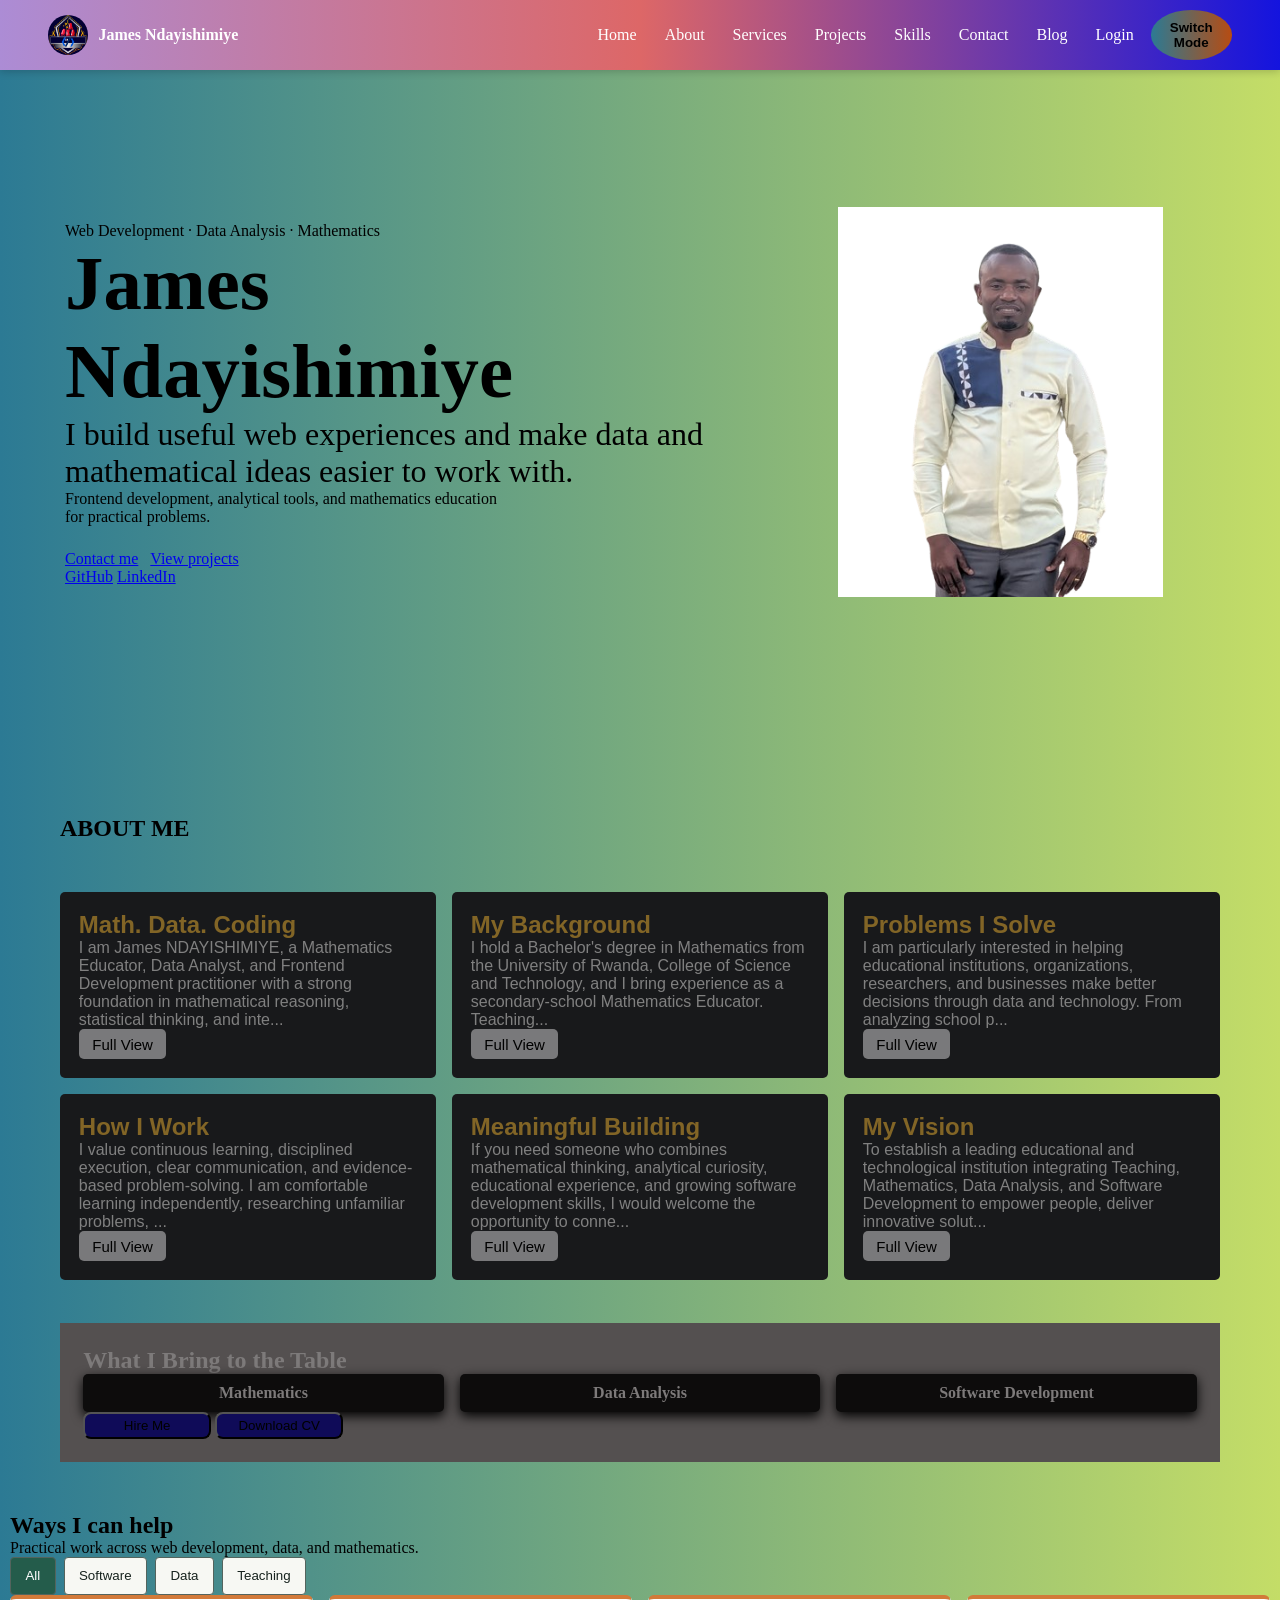
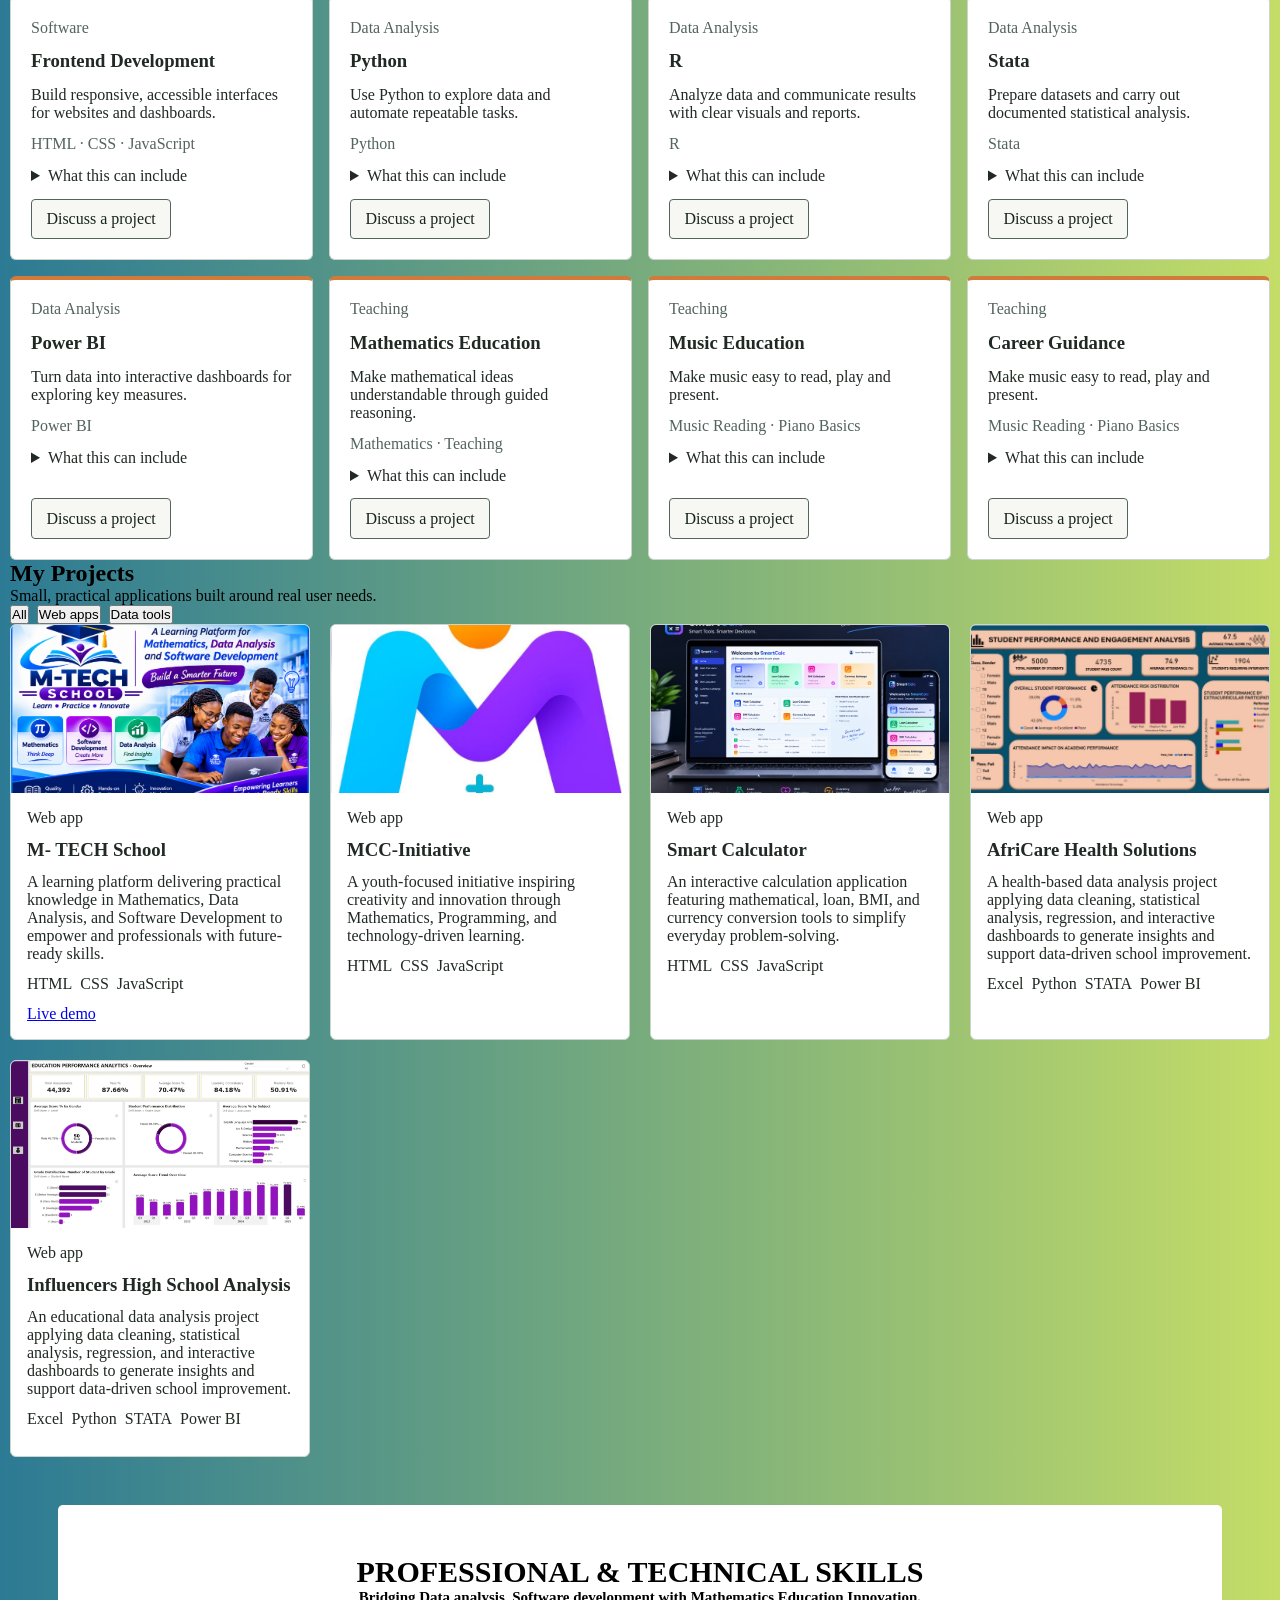
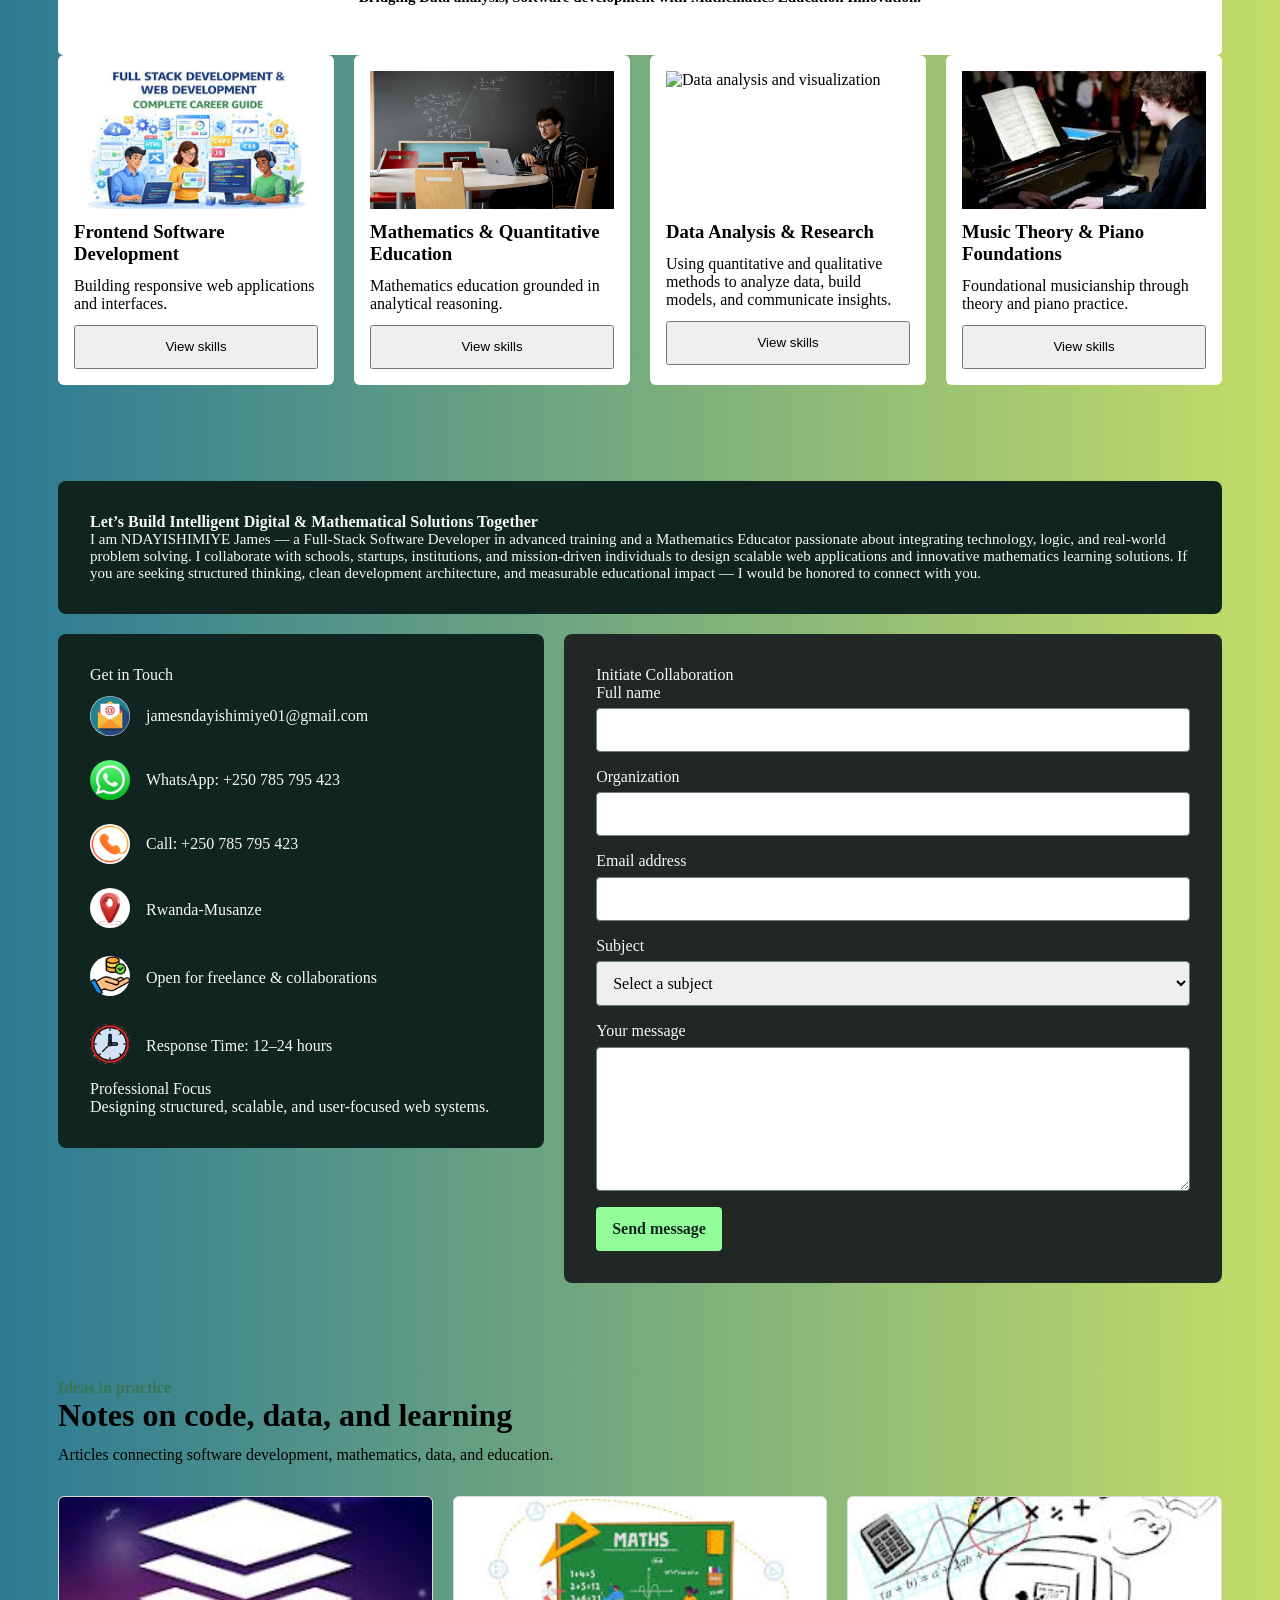
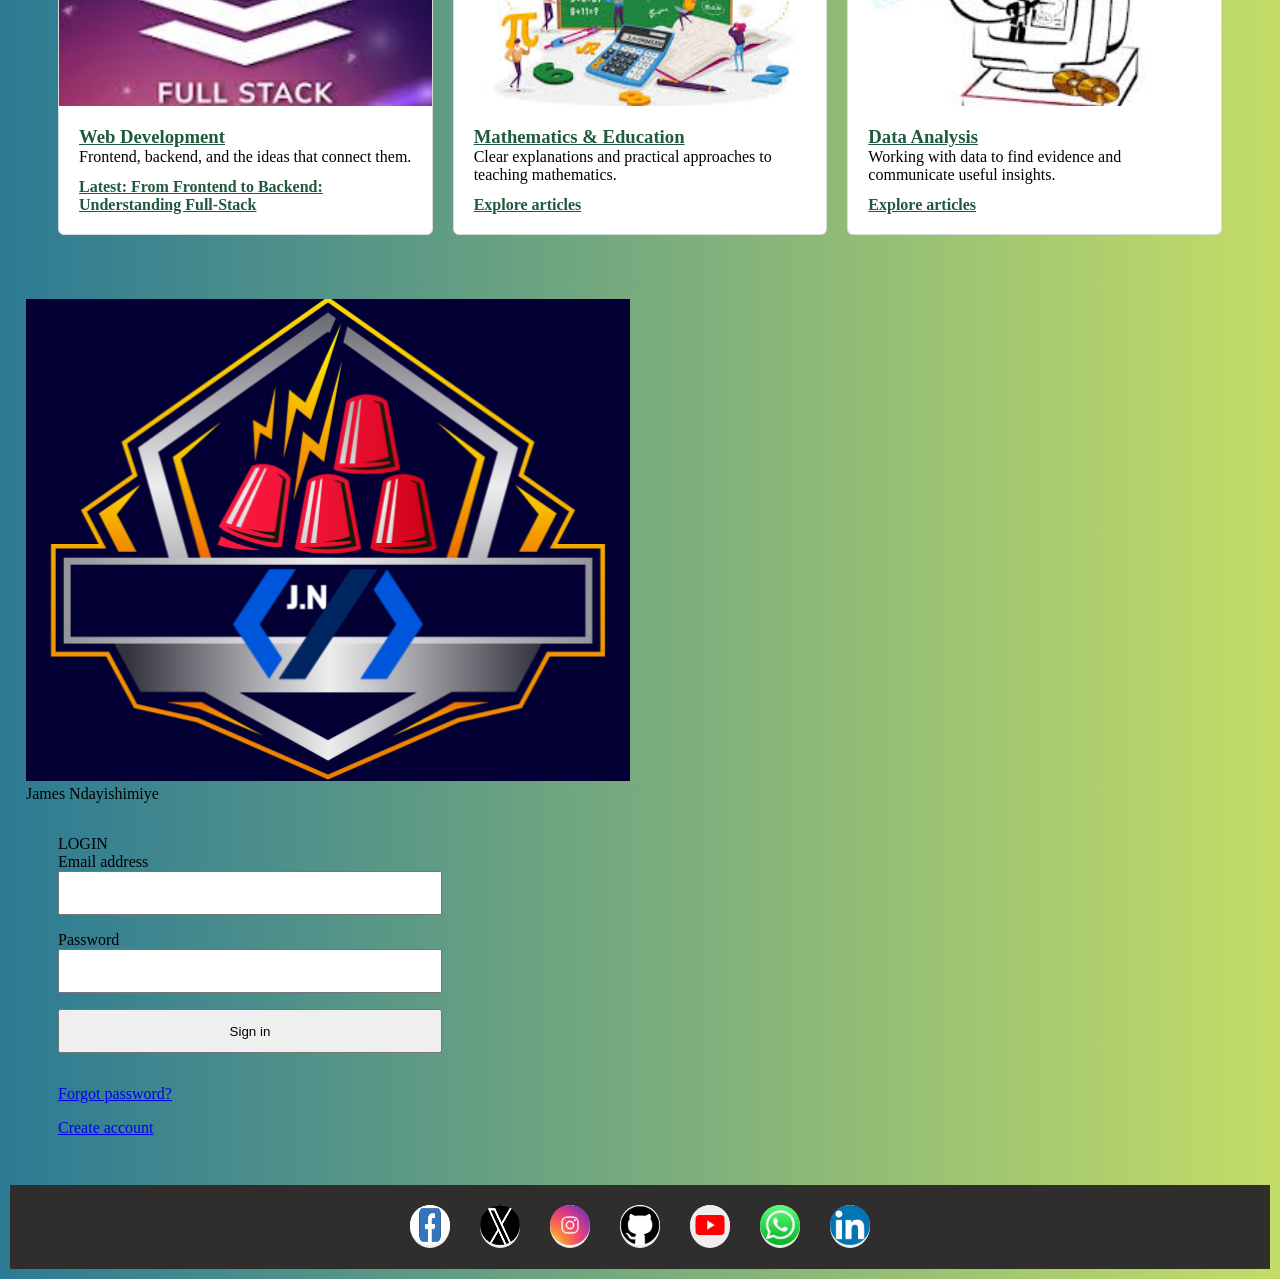
==== commit b62acd98: "updating my skills and navigation sections" ====
--- a/index.html
+++ b/index.html
@@ -8,26 +8,29 @@
 </head>
 <body>
     <!--NAVBAR-SECTION-->
-        <div class="navDiv" id="navSectionId">
-            <div class="identSection">
-                <a href="#navSectionId"><img src="./Assets/myLoogo.png" alt="myLogoImg" id="logoBtn"></a>
-            </div>
-            <div class="menuDiv">
-                <a href="#homeSectionId" id="homeBtn">Home</a>
-                <a href="#aboutSectionId" id="aboutBtn">About</a>
-                <a href="#servicesSectionId" id="servicesBtn">Services</a>
-                <a href="#projectSectionId" id="projectBtn">Projects</a>
-                <a href="#skillsSectionId" id="skillsBtn">Skills</a>
-                <a href="#contactSectionId" id="contactBtn">Contact</a>
-            </div>
-            <button id="changeModeBtn">Switch Mode</button>
-            <div class="visitSite">
-                <a href="#blogSectionId" id="blogBtn">Blog</a>
-            </div>
-            <div class="loginSite">
-                <a href="#loginId" id="loginBtn">Login</a>
-            </div>
-        </div>
+        <header class="navDiv">
+    <a class="brand" href="#homeSectionId" aria-label="James Ndayishimiye, home">
+        <img src="./Assets/myLoogo.png" alt="">
+        <span>James Ndayishimiye</span>
+    </a>
+
+    <button class="nav-toggle" id="navToggle" type="button"
+        aria-label="Open navigation" aria-expanded="false" aria-controls="primaryNav">
+        <span></span><span></span><span></span>
+    </button>
+
+    <nav class="menuDiv" id="primaryNav" aria-label="Main navigation">
+        <a href="#homeSectionId">Home</a>
+        <a href="#aboutSectionId">About</a>
+        <a href="#servicesSectionId">Services</a>
+        <a href="#projectSectionId">Projects</a>
+        <a href="#skillsSectionId">Skills</a>
+        <a href="#contactSectionId">Contact</a>
+        <a href="#blogSectionId">Blog</a>
+        <a href="#loginId">Login</a>
+        <button id="changeModeBtn" type="button">Switch Mode</button>
+    </nav>
+</header>
         
     <div class="containerDiv">
         <!--HOME -SECTION-->
@@ -50,10 +53,10 @@
                 <a class="button buttonSecondary" href="#projectSectionId">View projects</a>
             </div>
 
-            <p class="heroLinks">
-                <a href="YOUR_GITHUB_URL">GitHub</a>
-                <a href="YOUR_LINKEDIN_URL">LinkedIn</a>
-            </p>
+            <div class="heroLinks">
+                <a href="https://github.com/jamesnda">GitHub</a>
+                <a href="https://www.linkedin.com/in/ndayishimiye-james-b54592131/">LinkedIn</a>
+            </div>
         </div>
 
         <div class="heroPortrait">
@@ -148,490 +151,18 @@
         <section class="skillsDiv" id="skillsSectionId">
             <div class="section-header">
                 <h4 class="section-title">PROFESSIONAL & TECHNICAL SKILLS</h4>
-                <h6 class="section-subtitle">Bridging Full-Stack Engineering with Mathematics Education Innovation.</h6>
-            </div>
-            <div class="category-sections-cover">
-                <div class="categorySections">
-                    <div class="category-card">
-                        <div class="category-title fullStackSkills">
-                            <h4 class="skillsTitle">Full-Stack Software Development</h4>
-                            <img src="./Assets/fullStackSoftwareDevelopment.jpeg" alt="FullStackSoftwareDevelopment Img" class="skillsImg">
-                        </div>
-                        <h6 class="category-description">Building scalable, responsive, and performance-optimized web applications from frontend interface to backend architecture.</h6>
-                        <button class="clustersBtn" data-skill-panel="fullstack">View skills</button>
-                    </div>
-
-                    <div class="category-card">
-                        <div class="category-title mathematicsAndQuantitativeEducationSkills">
-                            <h4 class="skillsTitle">Mathematics & Quantitative Education</h4>
-                            <img src="./Assets/mathematicsQuantitativeEducation.jpg" alt="MathematicsQuantitativeEducation Img" class="skillsImg">
-                        </div>
-                        <h6 class="category-description">Delivering structured, concept-driven mathematics education aligned with analytical reasoning and real-world problem solving.</h6>
-                        <button class="clustersBtn" data-skill-panel="math">View skills</button>
-                    </div>
-
-                    <div class="category-card">
-                        <div class="category-title mathTechIntegrationSkills">
-                            <h4 class="skillsTitle">Math–Technology Integration</h4>
-                            <img src="./Assets/mathsTechnologyIntegration.jpeg" alt="MathsTechnologyIntegration Img" class="skillsImg">
-                        </div>
-                        <h6 class="category-description">Integrating computational tools with mathematics education to create modern, scalable learning systems.</h6>
-                        <button class="clustersBtn" data-skill-panel="mathTech">View skills</button>
-                    </div>
-
-                    <div class="category-card">
-                        <div class="category-title musicSkills">
-                            <h4 class="skillsTitle">Music Theory & Piano Foundations</h4>
-                            <img src="./Assets/musicBasics.jpeg" alt="AnalyticalAndProfessionalSkills Img" class="skillsImg">
-                        </div>
-                        <h6 class="category-description">Developing foundational musicianship through structured music theory and piano practice, with a focus on harmony, composition, and educational application.</h6>
-                        <button class="clustersBtn" data-skill-panel="music">View skills</button>
-                    </div>
-                </div>
-            </div>
-
-            <div class="clustersDiv">
-                <!--Fullstack Skills-->
-                <div class="fullstackModal">
-                    <div class="fullstackCover">
-                        <button class="backToCategoryBtn">BACK</button>
-                        <div class="full-stack-subclusters">
-                            <div class="subcluster-card">
-                                <div class="subcluster-title">
-                                    <h4>Frontend Engineering</h4>
-                                </div>
-                                <div class="skills">
-                                    <h5 class="cluster-subtitle">Skills:</h5>
-                                    <ul><li>UI Architecture</li></ul>
-                                    <ul><li>Responsive Design Principles</li></ul>
-                                    <ul><li>Component-based thinking</li></ul>
-                                    <ul><li>Accessibility mindset</li></ul>
-                                    <ul><li>UX optimization</li></ul>
-                                </div>
-                                <div class="competency-indicators">
-                                    <h5 class="cluster-subtitle">Mastery-Level:</h5>
-                                    <span>Intermediate</span>
-                                </div>
-                                <div class="real-worldApplicationTags">
-                                    <h5 class="cluster-subtitle">Real-World Applications:</h5>
-                                    <span>
-                                        <ul><li>LMS Systems</li></ul>
-                                        <ul><li>Educational Platforms</li></ul>
-                                        <ul><li>Data Analytics Dashboards</li></ul>
-                                        <ul><li>Financial Tools</li></ul>
-                                        <ul><li>Automation Systems</li></ul>
-                                    </span>
-                                </div>
-                            </div>
-
-                            <div class="subcluster-card">
-                                <div class="subcluster-title">
-                                    <h4>Backend Development</h4>
-                                </div>
-                                <div class="skills">
-                                    <h5 class="cluster-subtitle">Skills:</h5>
-                                    <ul><li>API architecture thinking</li></ul>
-                                    <ul><li>Authentication & Authorization logic</li></ul>
-                                    <ul><li>Database structuring principles</li></ul>
-                                    <ul><li>Server-side logic modeling</li></ul>
-                                </div>
-                                <div class="competency-indicators">
-                                    <h5 class="cluster-subtitle">Mastery-Level:</h5>
-                                    <span>Academic Foundation</span>
-                                </div>
-                                <div class="real-worldApplicationTags">
-                                    <h5 class="cluster-subtitle">Real-World Applications:</h5>
-                                    <span>
-                                        <ul><li>LMS Systems</li></ul>
-                                        <ul><li>Educational Platforms</li></ul>
-                                        <ul><li>Data Analytics Dashboards</li></ul>
-                                        <ul><li>Financial Tools</li></ul>
-                                        <ul><li>Automation Systems</li></ul>
-                                    </span>
-                                </div>
-                            </div>
-
-                            <div class="subcluster-card">
-                                <div class="subcluster-title">
-                                    <h4>Database & Data Modeling</h4>
-                                </div>
-                                <div class="skills">
-                                    <h5 class="cluster-subtitle">Skills:</h5>
-                                    <ul><li>Relational modeling</li></ul>
-                                    <ul><li>Query optimization logic</li></ul>
-                                    <ul><li>Data normalization mindset</li></ul>
-                                </div>
-                                <div class="competency-indicators">
-                                    <h5 class="cluster-subtitle">Mastery-Level:</h5>
-                                    <span>Academic Foundation</span>
-                                </div>
-                                <div class="real-worldApplicationTags">
-                                    <h5 class="cluster-subtitle">Real-World Applications:</h5>
-                                    <span>
-                                        <ul><li>LMS Systems</li></ul>
-                                        <ul><li>Educational Platforms</li></ul>
-                                        <ul><li>Data Analytics Dashboards</li></ul>
-                                        <ul><li>Financial Tools</li></ul>
-                                        <ul><li>Automation Systems</li></ul>
-                                    </span>
-                                </div>
-                            </div>
-
-                            <div class="subcluster-card">
-                                <div class="subcluster-title">
-                                    <h4>Dev Workflow & Engineering Discipline</h4>
-                                </div>
-                                <div class="skills">
-                                    <h5 class="cluster-subtitle">Skills:</h5>
-                                    <ul><li>Git workflow thinking</li></ul>
-                                    <ul><li>Version control logic</li></ul>
-                                    <ul><li>Deployment awareness</li></ul>
-                                    <ul><li>Clean code principles</li></ul>
-                                </div>
-                                <div class="competency-indicators">
-                                    <h5 class="cluster-subtitle">Mastery-Level:</h5>
-                                    <span>Applied Knowledge</span>
-                                </div>
-                                <div class="real-worldApplicationTags">
-                                    <h5 class="cluster-subtitle">Real-World Applications:</h5>
-                                    <span>
-                                        <ul><li>LMS Systems</li></ul>
-                                        <ul><li>Educational Platforms</li></ul>
-                                        <ul><li>Data Analytics Dashboards</li></ul>
-                                        <ul><li>Financial Tools</li></ul>
-                                        <ul><li>Automation Systems</li></ul>
-                                    </span>
-                                </div>
-                            </div>
-
-                            <div class="subcluster-card">
-                                <div class="subcluster-title">
-                                    <h4>Programming Foundations</h4>
-                                </div>
-                                <div class="skills">
-                                    <h5 class="cluster-subtitle">Skills:</h5>
-                                    <ul><li>Algorithmic thinking</li></ul>
-                                    <ul><li>Data structures understanding</li></ul>
-                                    <ul><li>Debugging methodology</li></ul>
-                                    <ul><li>Computational logic</li></ul>
-                                </div>
-                                <div class="competency-indicators">
-                                    <h5 class="cluster-subtitle">Mastery-Level:</h5>
-                                    <span>Academic Foundation</span>
-                                </div>
-                                <div class="real-worldApplicationTags">
-                                    <h5 class="cluster-subtitle">Real-World Applications:</h5>
-                                    <span>
-                                        <ul><li>LMS Systems</li></ul>
-                                        <ul><li>Educational Platforms</li></ul>
-                                        <ul><li>Data Analytics Dashboards</li></ul>
-                                        <ul><li>Financial Tools</li></ul>
-                                        <ul><li>Automation Systems</li></ul>
-                                    </span>
-                                </div>
-                            </div>
-                        </div>
-                        <button class="backToCategoryBtn">BACK</button>
-                    </div>
-                </div>
-
-                <!--Mathathematics&Quantitative Education Skills-->
-                <div class="mathematicsEducationCover">
-                    <div class="mathematics-subclusters">
-                        <div class="subcluster-card">
-                            <div class="subcluster-title">
-                                <h4>Advanced Mathematical Foundations</h4>
-                            </div>
-                            <div class="skills">
-                                <h5>Skills:</h5>
-                                <ul><li>Calculus & Analysis</li></ul>
-                                <ul><li>Linear Algebra</li></ul>
-                                <ul><li>Probability & Statistics</li></ul>
-                                <ul><li>Differential Equations</li></ul>
-                                <ul><li>Discrete Mathematics</li></ul>
-                            </div>
-                            <div class="competency-indicators">
-                                <h5>Mastery-Level:</h5>
-                                <span>Academic Degree Level & 8+Years Teaching Experience</span>
-                            </div>
-                            <div class="real-worldApplicationTags">
-                                <h5>Real-World Applications:</h5>
-                                <span>
-                                    <ul><li>LMS Systems</li></ul>
-                                    <ul><li>Educational Platforms</li></ul>
-                                    <ul><li>Data Analytics Dashboards</li></ul>
-                                    <ul><li>Financial Tools</li></ul>
-                                    <ul><li>Automation Systems</li></ul>
-                                </span>
-                            </div>
-                        </div>
-
-                        <div class="subcluster-card">
-                            <div class="subcluster-title">
-                                <h4>Pedagogical Expertise</h4>
-                            </div>
-                            <div class="skills">
-                                <h5>Skills:</h5>
-                                <ul><li>Curriculum interpretation (REB-aligned)</li></ul>
-                                <ul><li>Assessment design</li></ul>
-                                <ul><li>Concept simplification strategy</li></ul>
-                                <ul><li>Exam preparation systems</li></ul>
-                                <ul><li>Learning psychology awareness</li></ul>
-                            </div>
-                            <div class="competency-indicators">
-                                <h5>Mastery-Level:</h5>
-                                <span>8+Years Teaching Experience</span>
-                            </div>
-                            <div class="real-worldApplicationTags">
-                                <h5>Real-World Applications:</h5>
-                                <span>
-                                    <ul><li>LMS Systems</li></ul>
-                                    <ul><li>Educational Platforms</li></ul>
-                                </span>
-                            </div>
-                        </div>
-
-                        <div class="subcluster-card">
-                            <div class="subcluster-title">
-                                <h4>Applied Quantitative Skills</h4>
-                            </div>
-                            <div class="skills">
-                                <h5>Skills:</h5>
-                                <ul><li>Mathematical modeling</li></ul>
-                                <ul><li>Statistical reasoning</li></ul>
-                                <ul><li>Financial analysis tools</li></ul>
-                                <ul><li>Problem-solving frameworks</li></ul>
-                            </div>
-                            <div class="competency-indicators">
-                                <h5>Mastery-Level:</h5>
-                                <span>Academic Degree Level & 8+Years Teaching Experience</span>
-                            </div>
-                            <div class="real-worldApplicationTags">
-                                <h5>Real-World Applications:</h5>
-                                <span>
-                                    <ul><li>LMS Systems</li></ul>
-                                    <ul><li>Educational Platforms</li></ul>
-                                    <ul><li>Data Analytics Dashboards</li></ul>
-                                    <ul><li>Financial Tools</li></ul>
-                                    <ul><li>Automation Systems</li></ul>
-                                </span>
-                            </div>
-                        </div>
-
-                        <div class="subcluster-card">
-                            <div class="subcluster-title">
-                                <h4>Educational Technology Integration</h4>
-                            </div>
-                            <div class="skills">
-                                <h5>Skills:</h5>
-                                <ul><li>Digital lesson design</li></ul>
-                                <ul><li>Online content structuring</li></ul>
-                                <ul><li>Educational video systems</li></ul>
-                                <ul><li>Tech-assisted learning strategy</li></ul>
-                            </div>
-                            <div class="competency-indicators">
-                                <h5>Mastery-Level:</h5>
-                                <span>8+Years Teaching Experience</span>
-                            </div>
-                            <div class="real-worldApplicationTags">
-                                <h5>Real-World Applications:</h5>
-                                <span>
-                                    <ul><li>LMS Systems</li></ul>
-                                    <ul><li>Educational Platforms</li></ul>
-                                    <ul><li>Automation Systems</li></ul>
-                                </span>
-                            </div>
-                        </div>
-                    </div>
-                </div>
-
-                <!--Math–Technology Integration Skills-->
-                <div class="mathTechEducationCover">
-                    <div class="mathsTech-subclusters">
-                        <div class="subcluster-card">
-                            <div class="subcluster-title">
-                                <h4>Python for Mathematical Modeling</h4>
-                            </div>
-                            <div class="skills">
-                                <h5 class="cluster-subtitle">Skills:</h5>
-                                <ul><li>Translating mathematical theory into executable code</li></ul>
-                                <ul><li>Building computational simulations</li></ul>
-                                <ul><li>Automating mathematical processes</li></ul>
-                            </div>
-                            <div class="competency-indicators">
-                                <h5 class="cluster-subtitle">Mastery-Level:</h5>
-                                <span>Academic Foundation</span>
-                            </div>
-                            <div class="real-worldApplicationTags">
-                                <h5 class="cluster-subtitle">Real-World Applications:</h5>
-                                <span>
-                                    <ul><li>Student performance prediction models</li></ul>
-                                    <ul><li>Exam analytics systems</li></ul>
-                                    <ul><li>Mathematical simulation tools</li></ul>
-                                    <ul><li>Automated grading prototypes</li></ul>
-                                    <ul><li>Research modeling environments</li></ul>
-                                </span>
-                            </div>
-                        </div>
-
-                        <div class="subcluster-card">
-                            <div class="subcluster-title">
-                                <h4>Data Analysis & Visualization for Mathematics Education</h4>
-                            </div>
-                            <div class="skills">
-                                <h5 class="cluster-subtitle">Skills:</h5>
-                                <ul><li>Statistical analysis of student data</li></ul>
-                                <ul><li>Visualization of learning trends</li></ul>
-                                <ul><li>Quantitative reporting</li></ul>
-                            </div>
-                            <div class="competency-indicators">
-                                <h5 class="cluster-subtitle">Mastery-Level:</h5>
-                                <span>Academic Foundation</span>
-                            </div>
-                            <div class="real-worldApplicationTags">
-                                <h5 class="cluster-subtitle">Real-World Applications:</h5>
-                                <span>
-                                    <ul><li>School performance dashboards</li></ul>
-                                    <ul><li>Exam trend analysis</li></ul>
-                                    <ul><li>Progress tracking systems</li></ul>
-                                    <ul><li>Comparative school analytics</li></ul>
-                                    <ul><li>Educational research reports</li></ul>
-                                </span>
-                            </div>
-                        </div>
-
-                        <div class="subcluster-card">
-                            <div class="subcluster-title">
-                                <h4>Algorithmic Thinking for Curriculum Design</h4>
-                            </div>
-                            <div class="skills">
-                                <h5 class="cluster-subtitle">Skills:</h5>
-                                <ul><li>Structuring lessons like algorithms</li></ul>
-                                <ul><li>Designing step-by-step logical learning flows</li></ul>
-                                <ul><li>Building problem-solving frameworks</li></ul>
-                            </div>
-                            <div class="competency-indicators">
-                                <h5 class="cluster-subtitle">Mastery-Level:</h5>
-                                <span>Academic Foundation</span>
-                            </div>
-                            <div class="real-worldApplicationTags">
-                                <h5 class="cluster-subtitle">Real-World Applications:</h5>
-                                <span>
-                                    <ul><li>Exam-focused revision systems</li></ul>
-                                    <ul><li>Mathematics learning roadmaps</li></ul>
-                                    <ul><li>Concept mastery frameworks</li></ul>
-                                    <ul><li>Problem-solving training modules</li></ul>
-                                    <ul><li>Standardized assessment systems</li></ul>
-                                </span>
-                            </div>
-                        </div>
-
-                        <div class="subcluster-card">
-                            <div class="subcluster-title">
-                                <h4>EdTech Product Architecture</h4>
-                            </div>
-                            <div class="skills">
-                                <h5 class="cluster-subtitle">Skills:</h5>
-                                <ul><li>Designing educational platforms</li></ul>
-                                <ul><li>Mapping user learning journeys</li></ul>
-                                <ul><li>Structuring LMS systems</li></ul>
-                            </div>
-                            <div class="competency-indicators">
-                                <h5 class="cluster-subtitle">Mastery-Level:</h5>
-                                <span>Academic Foundation</span>
-                            </div>
-                            <div class="real-worldApplicationTags">
-                                <h5 class="cluster-subtitle">Real-World Applications:</h5>
-                                <span>
-                                    <ul><li>LMS platforms</li></ul>
-                                    <ul><li>Online math academies</li></ul>
-                                    <ul><li>Course management systems</li></ul>
-                                    <ul><li>Interactive practice environments</li></ul>
-                                    <ul><li>Mobile-first learning apps</li></ul>
-                                </span>
-                            </div>
-                        </div>
-
-                        <div class="subcluster-card">
-                            <div class="subcluster-title">
-                                <h4>Automation & Digital Assessment Systems</h4>
-                            </div>
-                            <div class="skills">
-                                <h5 class="cluster-subtitle">Skills:</h5>
-                                <ul><li>Automating quiz generation</li></ul>
-                                <ul><li>Intelligent feedback systems</li></ul>
-                                <ul><li>Time-efficient evaluation tools</li></ul>
-                            </div>
-                            <div class="competency-indicators">
-                                <h5 class="cluster-subtitle">Mastery-Level:</h5>
-                                <span>Academic Foundation</span>
-                            </div>
-                            <div class="real-worldApplicationTags">
-                                <h5 class="cluster-subtitle">Real-World Applications:</h5>
-                                <span>
-                                    <ul><li>Auto-marking systems</li></ul>
-                                    <ul><li>MCQ generators</li></ul>
-                                    <ul><li>Real-time feedback engines</li></ul>
-                                    <ul><li>Practice test simulators</li></ul>
-                                    <ul><li>Diagnostic testing platforms</li></ul>
-                                </span>
-                            </div>
-                        </div>
-
-                        <div class="subcluster-card">
-                            <div class="subcluster-title">
-                                <h4>Mathematical Visualization & Interactive Learning Tools</h4>
-                            </div>
-                            <div class="skills">
-                                <h5 class="cluster-subtitle">Skills:</h5>
-                                <ul><li>Transforming abstract math into visual models</li></ul>
-                                <ul><li>Interactive simulations</li></ul>
-                                <ul><li>Conceptual animations</li></ul>
-                            </div>
-                            <div class="competency-indicators">
-                                <h5 class="cluster-subtitle">Mastery-Level:</h5>
-                                <span>Academic Foundation</span>
-                            </div>
-                            <div class="real-worldApplicationTags">
-                                <h5 class="cluster-subtitle">Real-World Applications:</h5>
-                                <span>
-                                    <ul><li>Interactive graphing tools</li></ul>
-                                    <ul><li>Geometry visualizers</li></ul>
-                                    <ul><li>Calculus animation modules</li></ul>
-                                    <ul><li>Probability simulators</li></ul>
-                                    <ul><li>Real-Life Maths Lab prototypes</li></ul>
-                                </span>
-                            </div>
-                        </div>
-
-                        <div class="subcluster-card">
-                            <div class="subcluster-title">
-                                <h4>Research & Quantitative Innovation Strategy</h4>
-                            </div>
-                            <div class="skills">
-                                <h5 class="cluster-subtitle">Skills:</h5>
-                                <ul><li>Educational data research</li></ul>
-                                <ul><li>Experimental teaching methods</li></ul>
-                                <ul><li>Analytical improvement systems</li></ul>
-                            </div>
-                            <div class="competency-indicators">
-                                <h5 class="cluster-subtitle">Mastery-Level:</h5>
-                                <span>Academic Foundation</span>
-                            </div>
-                            <div class="real-worldApplicationTags">
-                                <h5 class="cluster-subtitle">Real-World Applications:</h5>
-                                <span>
-                                    <ul><li>Educational impact studies</li></ul>
-                                    <ul><li>Curriculum improvement analysis</li></ul>
-                                    <ul><li>School innovation proposals</li></ul>
-                                    <ul><li>Policy-informed analytics</li></ul>
-                                    <ul><li>Research publications</li></ul>
-                                </span>
-                            </div>
-                        </div>
-                    </div>
-                </div>
-            </div>
+                <h6 class="section-subtitle">Bridging Data analysis, Software development with Mathematics Education Innovation.</h6>
+            </div>
+            <div id="skillGrid" class="skill-grid"></div>
+
+            <dialog id="skillDialog" class="skill-dialog" aria-labelledby="skillDialogTitle">
+                <div class="dialog-heading">
+                    <h3 id="skillDialogTitle"></h3>
+                    <button id="closeSkillDialog" type="button" aria-label="Close skills">Close</button>
+                </div>
+                <div id="skillDialogContent"></div>
+            </dialog>
+
         </section>
 
         <!--CONTACTS SECTION-->
--- a/style.css
+++ b/style.css
@@ -19,55 +19,88 @@
 }
 
 /*Header~NavBar and Menu Styling*/
-.navDiv{
-    display: flex;
-    flex-direction: row;
-    gap: 30px;
+html { scroll-padding-top: 5rem; }
+
+.navDiv {
+    position: fixed;
+    inset: 0 0 auto;
+    z-index: 1000;
+    min-height: 64px;
+    padding: .65rem clamp(1rem, 4vw, 3rem);
+    display: flex;
+    align-items: center;
+    justify-content: space-between;
     background: linear-gradient(to right, #ac8cd5, #dd6767, rgb(20, 20, 222));
-    width: 100%;
-    padding: 10px;
-    align-items: center;
-    justify-content: space-evenly;
-    box-shadow: 0 2px 8px rgba(0,0,0,0.08);
-    position:fixed;
-
-}
-
-#logoBtn,.identSection{
-    width: 40px;
-    height: 40px;
-    border-radius:50%;
-    border: none;
+    box-shadow: 0 2px 8px rgb(0 0 0 / 18%);
+}
+
+.brand {
+    display: flex;
+    align-items: center;
+    gap: .65rem;
+    color: white;
+    font-weight: 700;
+    text-decoration: none;
+}
+
+.brand img { width: 40px; height: 40px; border-radius: 50%; }
+
+.menuDiv { display: flex; align-items: center; gap: .35rem; }
+
+.menuDiv a {
+    padding: .6rem .7rem;
+    border-radius: 5px;
+    color: white;
+    text-decoration: none;
+}
+
+.menuDiv a:hover,
+.menuDiv a:focus-visible { background: rgb(0 0 0 / 20%); }
+
+.menuDiv a:focus-visible,
+.nav-toggle:focus-visible,
+#changeModeBtn:focus-visible { outline: 2px solid white; outline-offset: 3px; }
+
+#changeModeBtn {
+    padding: .65rem .8rem;
+    border: 0;
+    border-radius: 5px;
+    background: linear-gradient(to right, #2c7a94, #b74c12);
+    color: white;
     cursor: pointer;
 }
-#logoBtn, #homeBtn, #aboutBtn, #servicesBtn,#projectBtn, #skillsBtn,#blogBtn, #contactBtn, #loginBtn, #cvBtn, #hireMeBtn{
-    border: none;
-    color: white;
-    font-size: larger;
-    font-weight: 550;
-    text-decoration: none;
-}
-
-#homeBtn:hover, #aboutBtn:hover, #servicesBtn:hover,#projectBtn:hover, #skillsBtn:hover,#blogBtn:hover, #contactBtn:hover, #loginBtn:hover{
-    cursor: pointer;
-    color: black;
-    border-radius: 5px;
-    width: 110%;
-    text-decoration: underline;
-}
-#loginBtn{
-    color: rgb(13, 237, 233);
-} 
-
-#blogBtn{
-    color: yellow;
-} 
-
-.menuDiv{
-    padding: 30px;
-    display: flex;
-    gap: 20px;
-    padding: 10px;
+
+.nav-toggle { display: none; }
+
+@media (max-width: 820px) {
+    .nav-toggle {
+        display: grid;
+        gap: 5px;
+        padding: .65rem;
+        border: 1px solid rgb(255 255 255 / 70%);
+        border-radius: 5px;
+        background: transparent;
+        cursor: pointer;
+    }
+
+    .nav-toggle span { width: 22px; height: 2px; background: white; }
+
+    .menuDiv {
+        display: none;
+        position: absolute;
+        top: calc(100% + .5rem);
+        right: 1rem;
+        width: min(24rem, calc(100vw - 2rem));
+        padding: 1rem;
+        flex-direction: column;
+        align-items: stretch;
+        background: linear-gradient(to right, #ac8cd5, #dd6767, rgb(20, 20, 222));
+        border-radius: 6px;
+        box-shadow: 0 8px 24px rgb(0 0 0 / 25%);
+    }
+
+    .navDiv.is-open .menuDiv { display: flex; }
+    .menuDiv a, #changeModeBtn { text-align: left; }
 }
 
 .lightMode{
@@ -432,74 +465,58 @@
     font-size: 15px;
 }
 
-.categorySections{
+.skill-grid {
     display: grid;
     grid-template-columns: repeat(auto-fit, minmax(min(100%, 16rem), 1fr));
-    align-items: stretch;
     gap: 1.25rem;
 }
 
-.category-card{
-    background-color: white;
-    border-radius: 5px;
-    padding: 20px;
-    display: flex;
-    flex-direction: column;
+.skill-card {
+    display: flex;
+    flex-direction: column;
+    gap: 0.75rem;
+    padding: 1rem;
+    background: #fff;
+    border-radius: 6px;
+}
+
+.skill-card img {
+    width: 100%;
+    aspect-ratio: 16 / 9;
+    object-fit: cover;
+}
+
+.skill-card button,
+.dialog-heading button {
+    min-height: 44px;
+    padding: 0.6rem 1rem;
+    cursor: pointer;
+}
+
+.skill-dialog {
+    width: min(52rem, calc(100% - 2rem));
+    max-height: 85vh;
+    padding: 1.5rem;
+    border: 0;
+    border-radius: 8px;
+    overflow: auto;
+}
+
+.skill-dialog::backdrop {
+    background: rgb(0 0 0 / 60%);
+}
+
+.dialog-heading {
+    display: flex;
     justify-content: space-between;
-    gap: 10px;
-    height: auto;
-    transition: 0.3s;
-}
-
-.category-card:hover{
-    background-color: rgba(115, 217, 227, 0.9);
-    
-}
-.category-description{
-    line-height: 1.6;
-}
-.clustersBtn{
-    min-height: 44px;
-    height: auto;
-    margin-top: auto;
-}
-
-.clustersBtn:hover{
-    cursor: pointer;
-    color: brown;
-}
-.fullStackSkills{
-    background-color: #be8f8f;
-}
-.mathematicsAndQuantitativeEducationSkills{
-    background-color: #4D3C3C;
-}
-
-.mathTechIntegrationSkills{
-    background-color: #2E3C6D;
-}
-
-.musicSkills{
-    background-color: rgb(87, 53, 222);
-}
-
-.clustersBtn:focus-visible,
-.backToCategoryBtn:focus-visible {
-    outline: 3px solid #111;
-    outline-offset: 3px;
-}
-
-.categorySections.is-hidden {
-    display: none;
-}
-
-.fullstackModal.is-active,
-.mathematicsEducationCover.is-active,
-.mathTechEducationCover.is-active,
-.musicEducationCover.is-active {
-    display: block;
-}
-
+    align-items: center;
+    gap: 1rem;
+}
+
+.skill-group {
+    padding-block: 0.75rem;
+    border-top: 1px solid #ccc;
+}
 /*Styling Full-stack Subclusters*/
 
 .fullstackModal,.mathematicsEducationCover,.mathTechEducationCover{
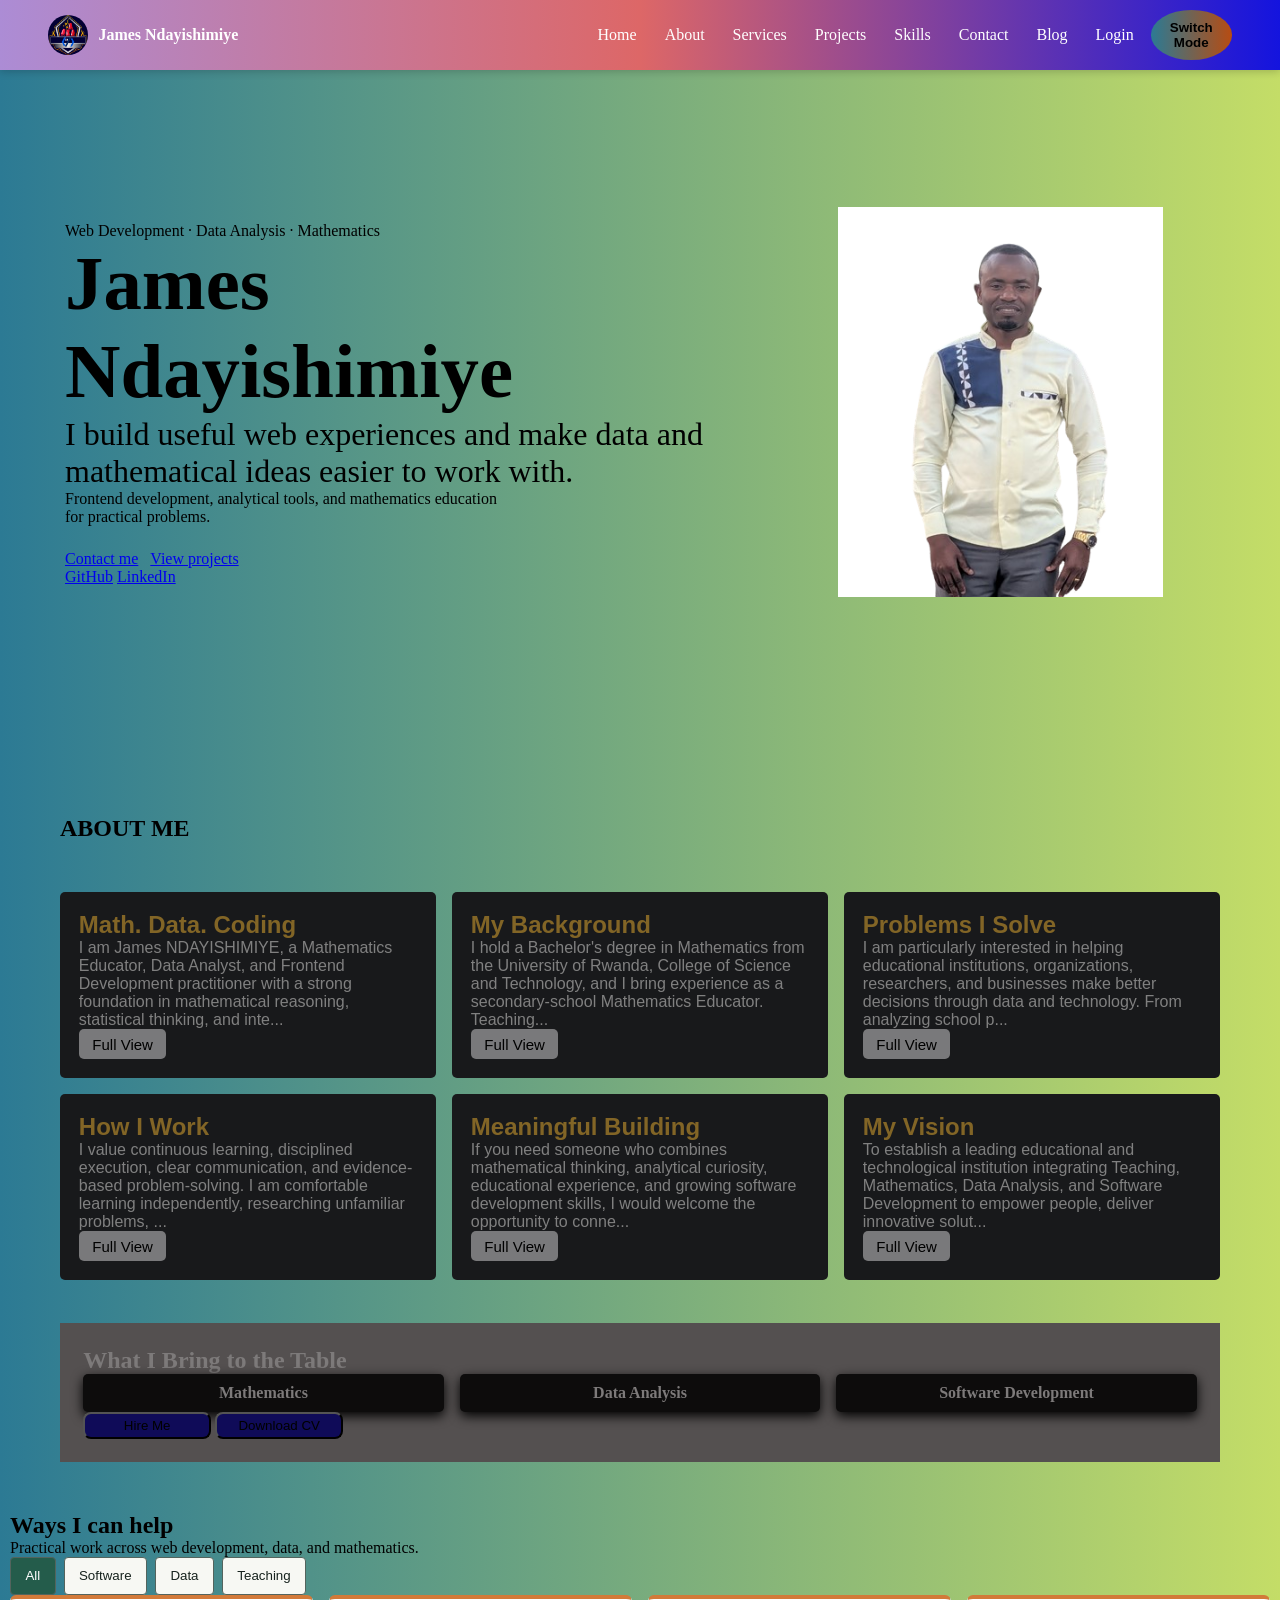
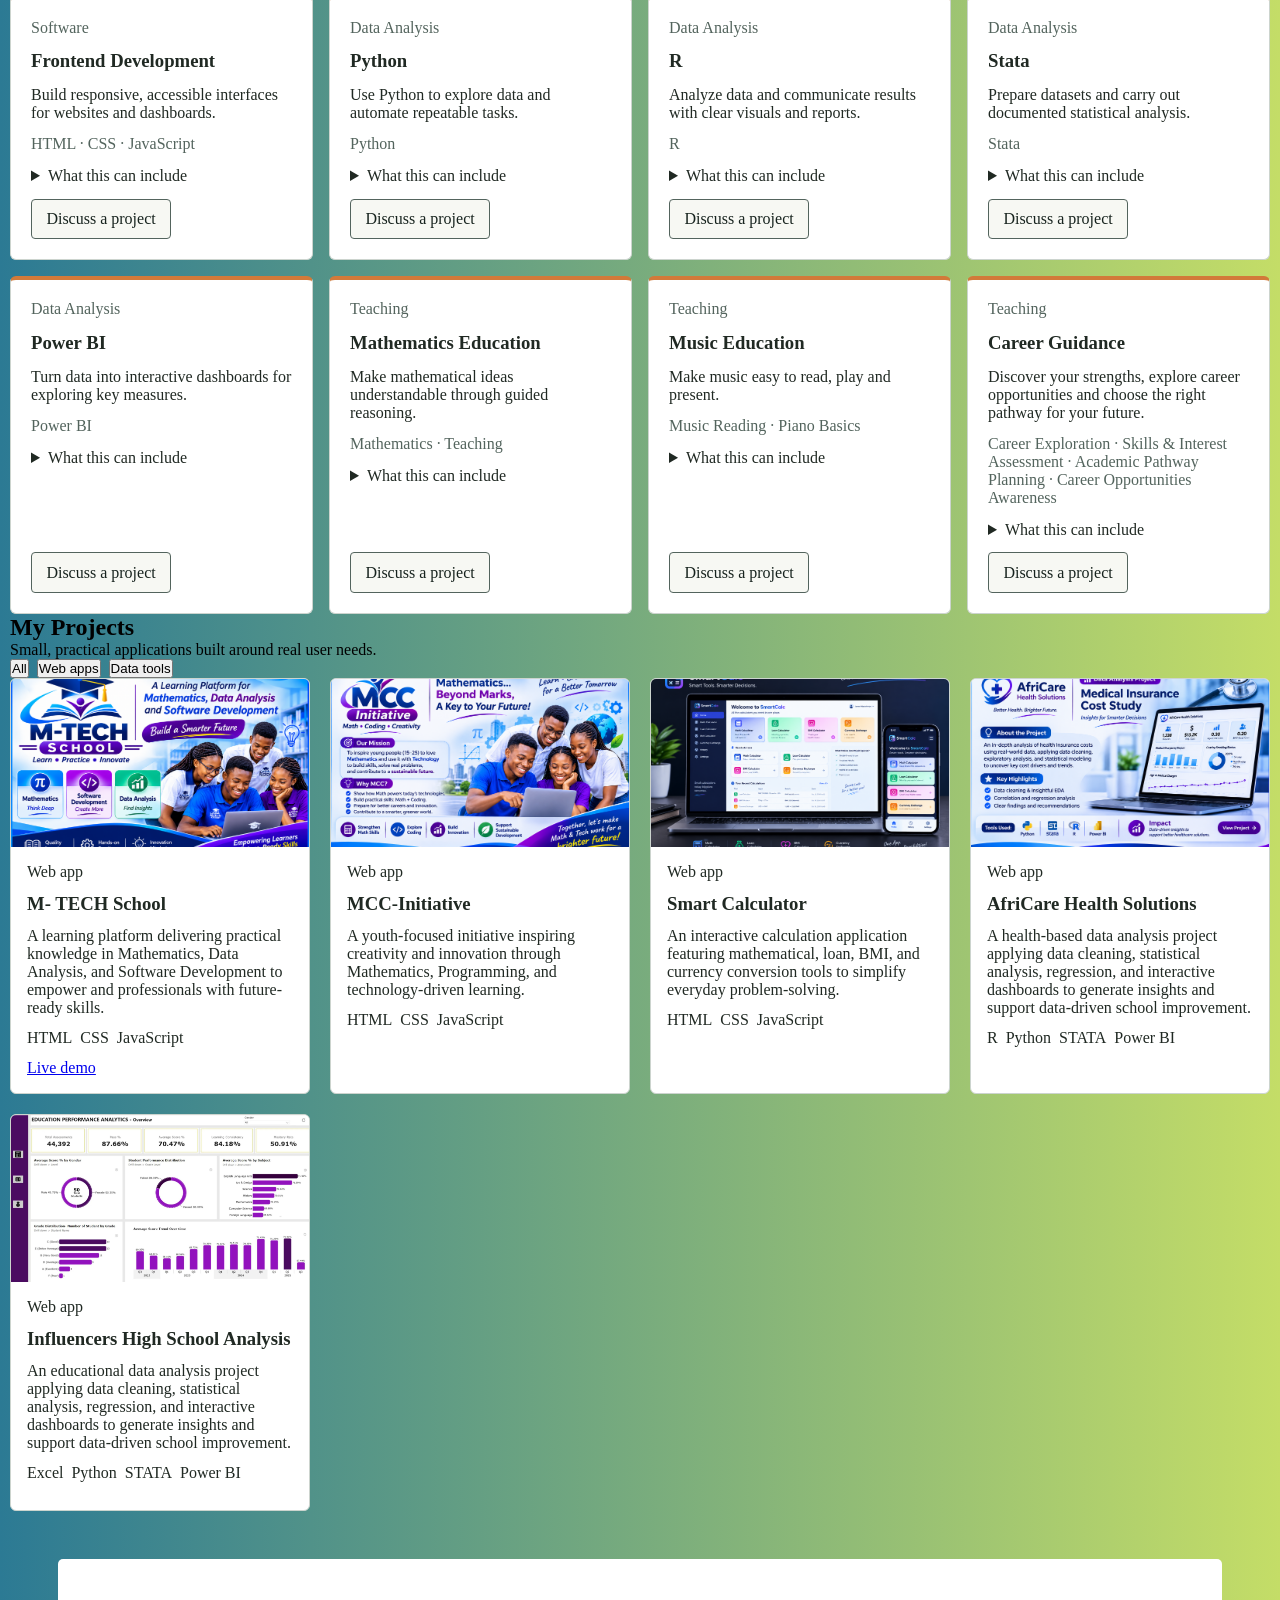
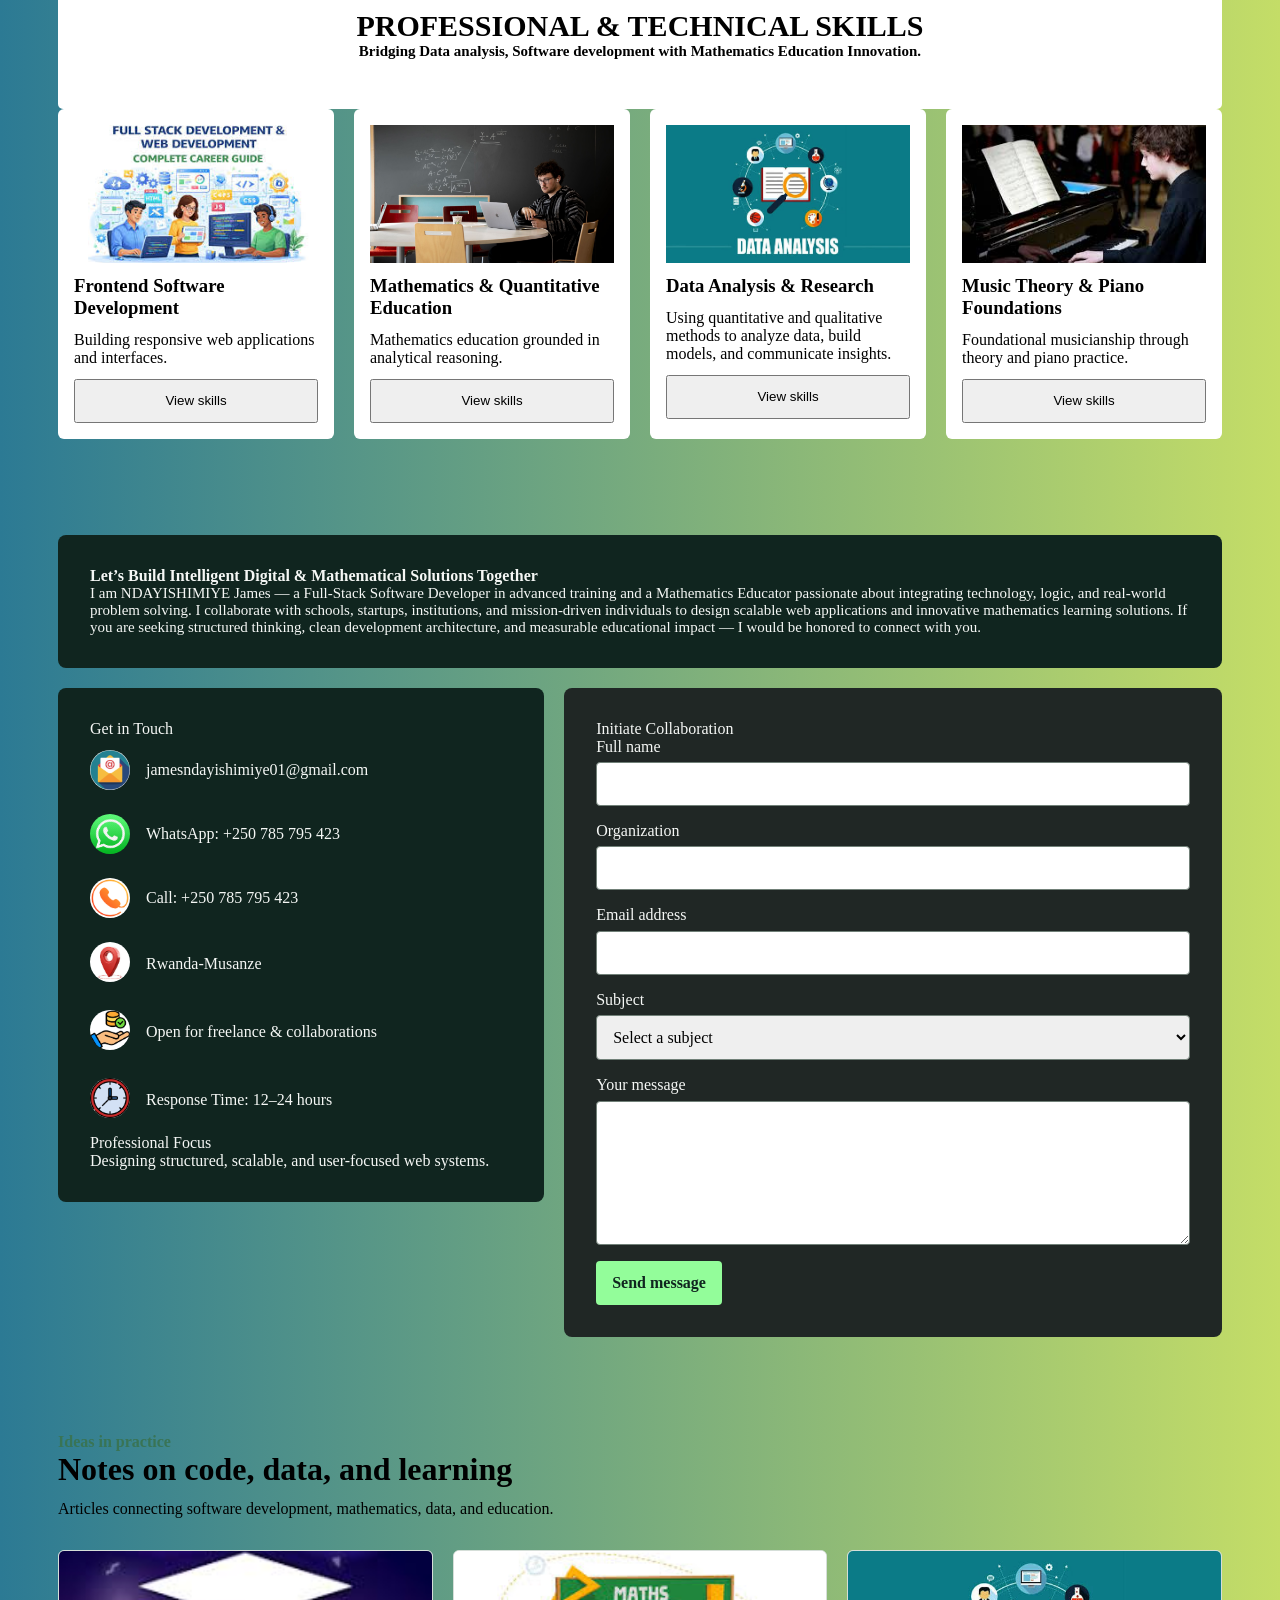
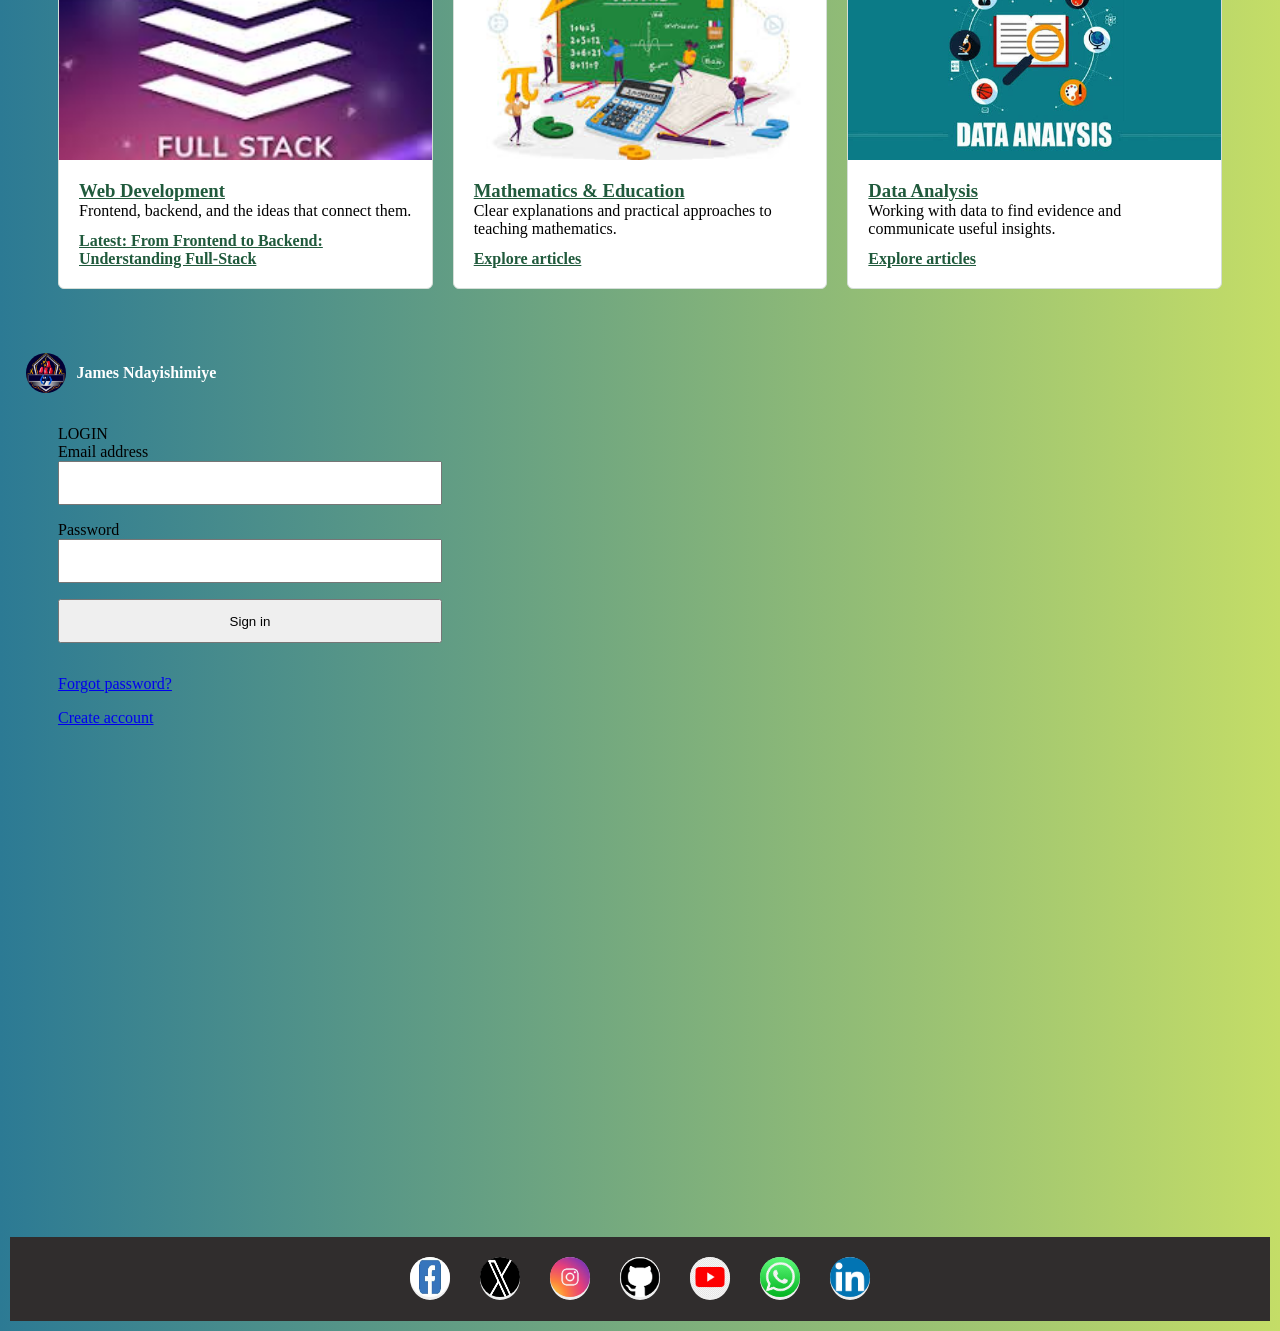
==== commit 783eedfd: "updating services section" ====
--- a/index.html
+++ b/index.html
@@ -8,9 +8,9 @@
 </head>
 <body>
     <!--NAVBAR-SECTION-->
-        <header class="navDiv">
+    <header class="navDiv">
     <a class="brand" href="#homeSectionId" aria-label="James Ndayishimiye, home">
-        <img src="./Assets/myLoogo.png" alt="">
+        <img src="./Assets/myLoogo.png" alt="James'Loogo">
         <span>James Ndayishimiye</span>
     </a>
 
@@ -282,10 +282,10 @@
         <section class="loginDiv" id="loginId">
 
             <div class="loginContainer">
-                <div class="loginNavBar">
-                    <img src="./Assets/myLoogo.png" alt="mylogo" id="logoBtn">
-                    <p><span class="myFirstName">James </span><span class="myLastName">Ndayishimiye</span></p>
-                </div>
+                <a class="brand" href="#loginSectionId" aria-label="James Ndayishimiye, login">
+                    <img src="./Assets/myLoogo.png" alt="James'Loogo">
+                    <span>James Ndayishimiye</span>
+                </a>
                 
                 <div class="loginCover">
                     <div class="loginContent">
@@ -318,6 +318,7 @@
 
         <!--FOOTER SECTION FOR SOCIAL MEDIA-->
         <section class="footerSocialMediaDiv">
+            
             <div class="faceBook">
                 <a href="" target="_blank"><button id="fbIcon"><img src="./Assets/fbImg.png" alt="fbImg" class="socialMediaBtn"></button></a>
             </div>
--- a/style.css
+++ b/style.css
@@ -102,6 +102,8 @@
     .navDiv.is-open .menuDiv { display: flex; }
     .menuDiv a, #changeModeBtn { text-align: left; }
 }
+
+
 
 .lightMode{
     background: linear-gradient(to right, #2c7a94, #c4dd67);
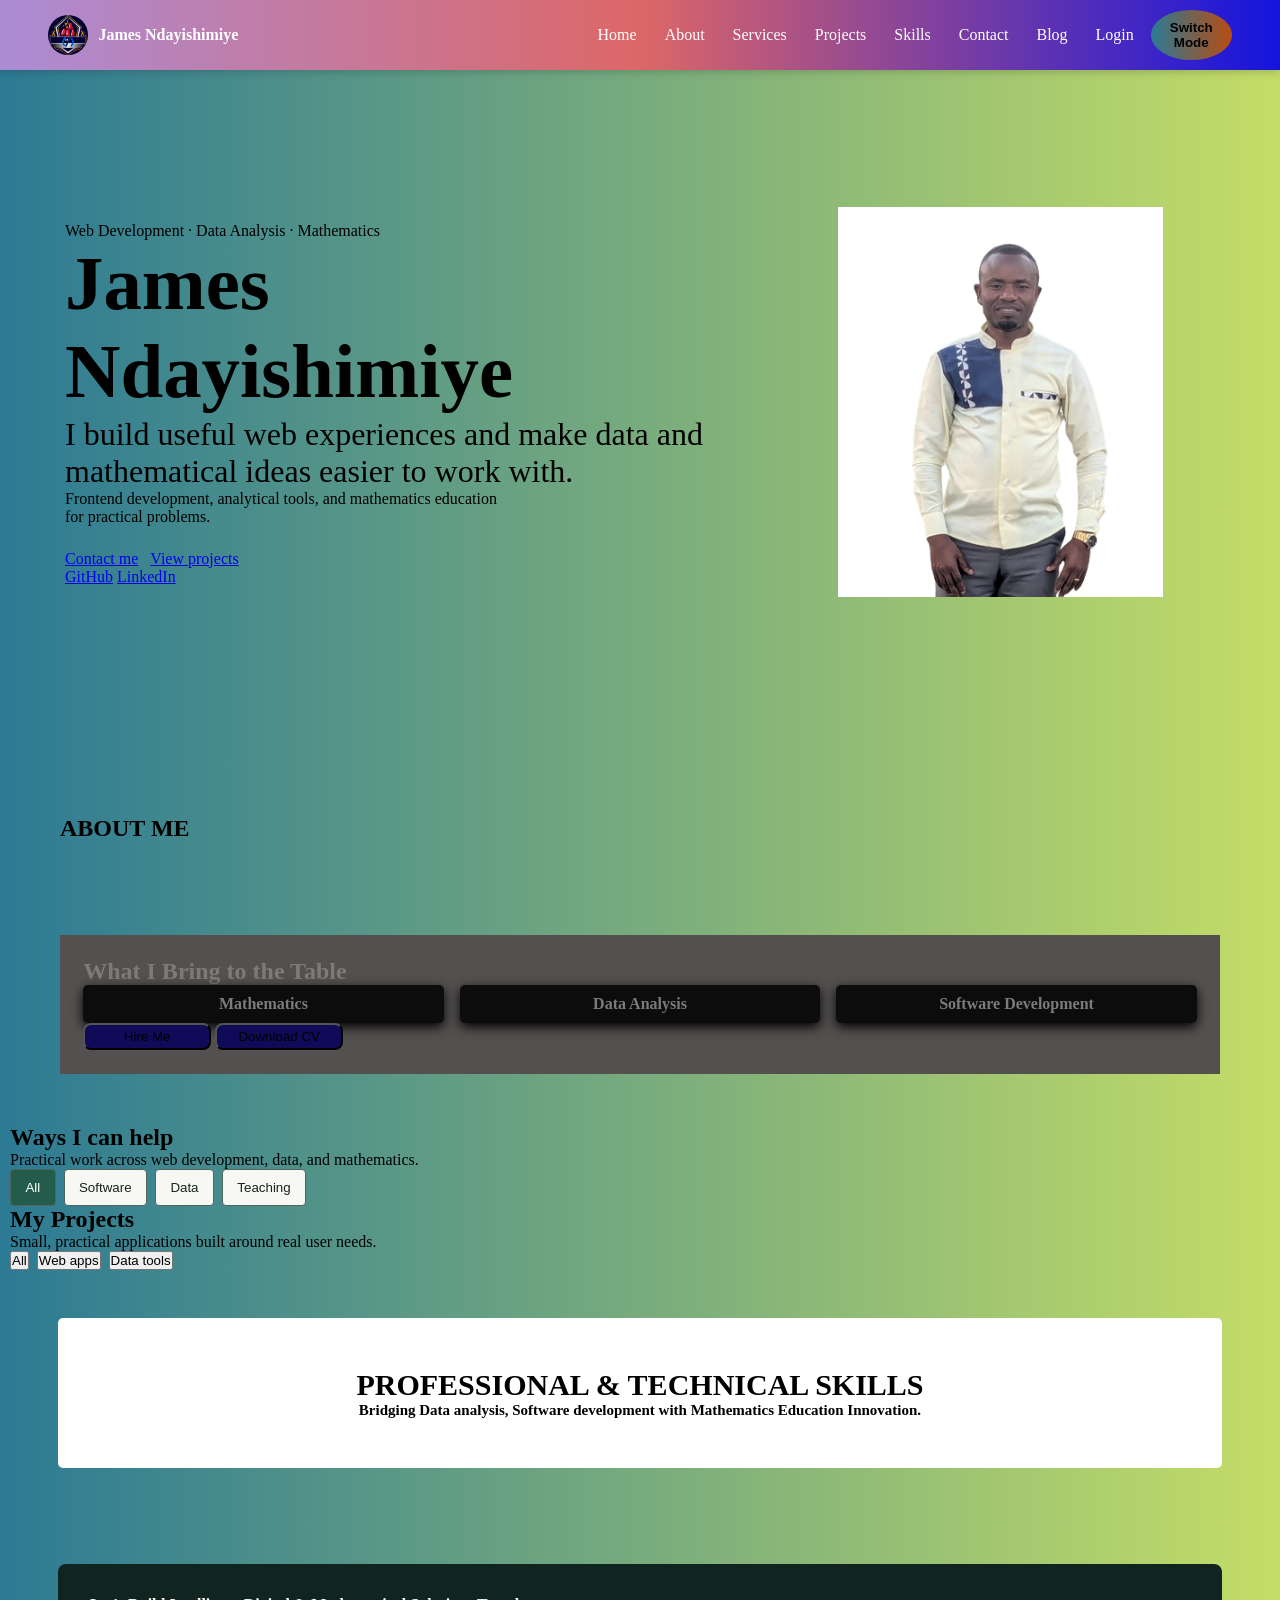
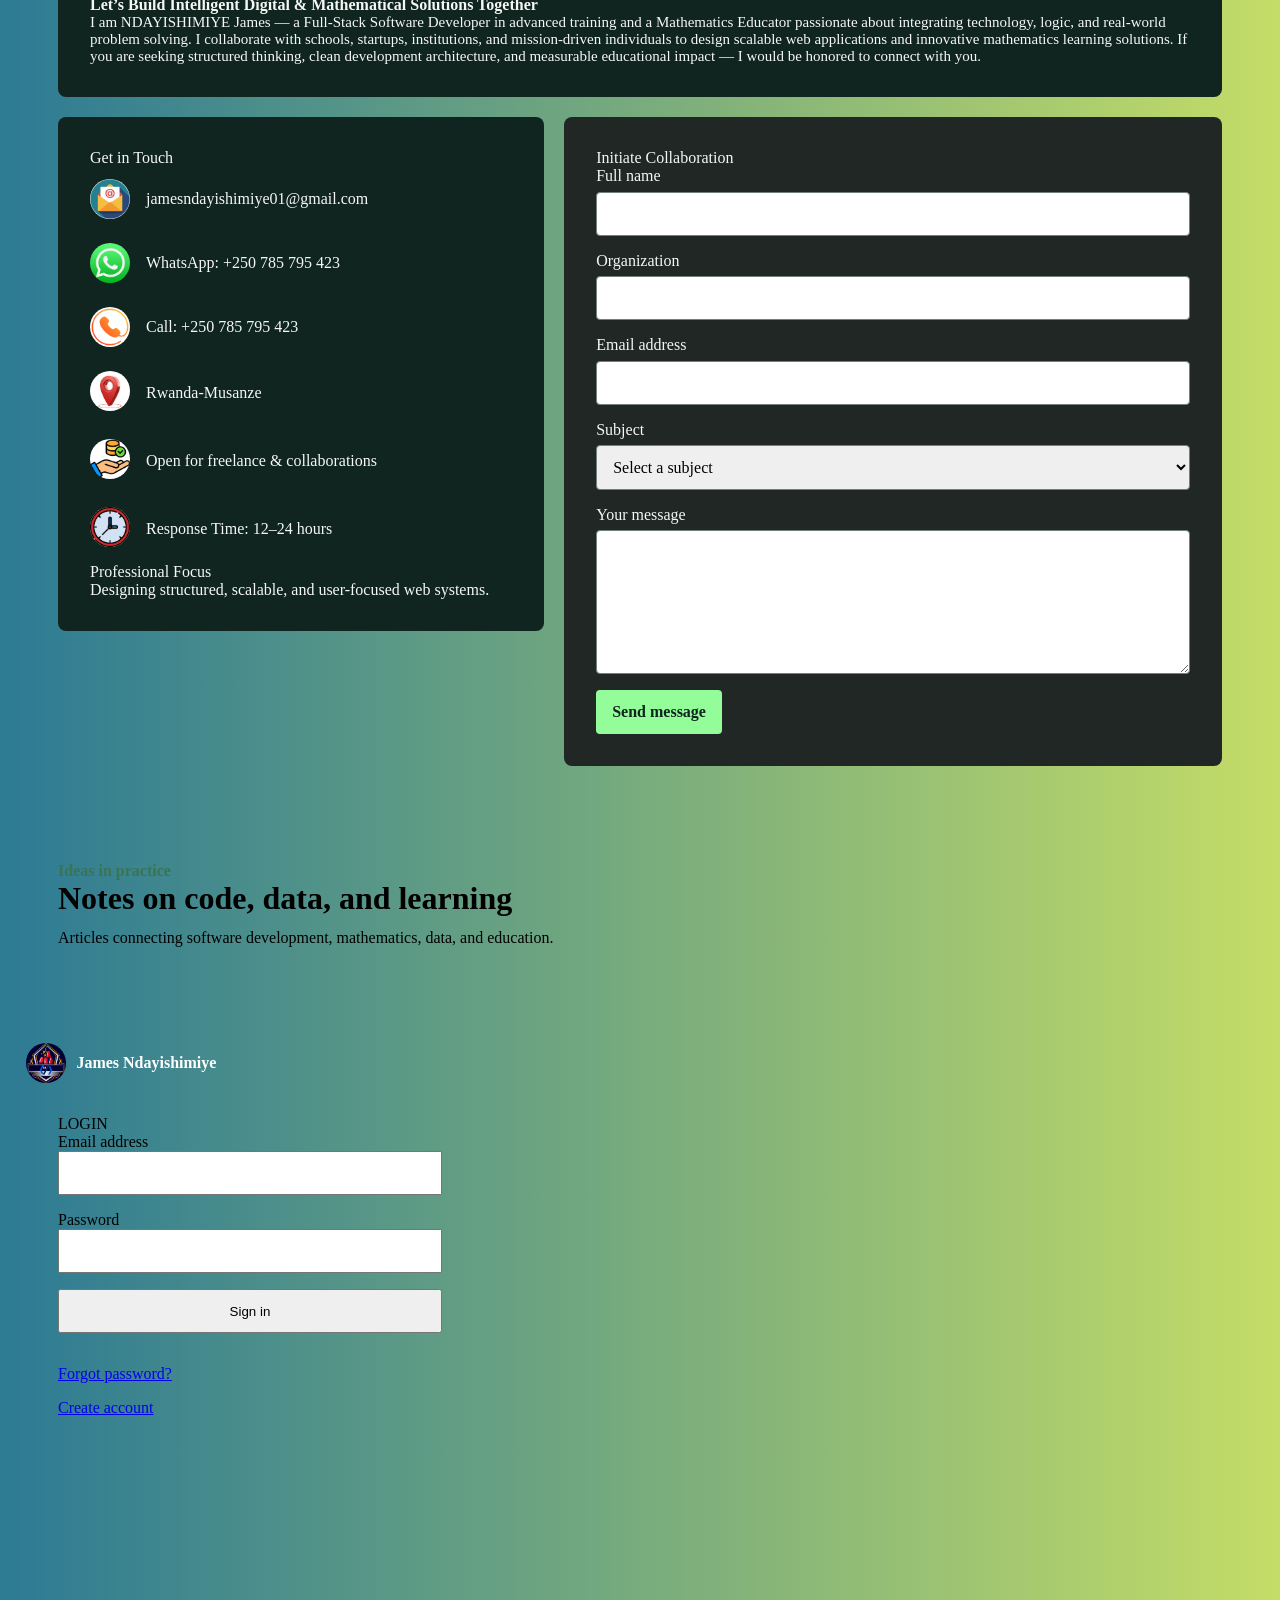
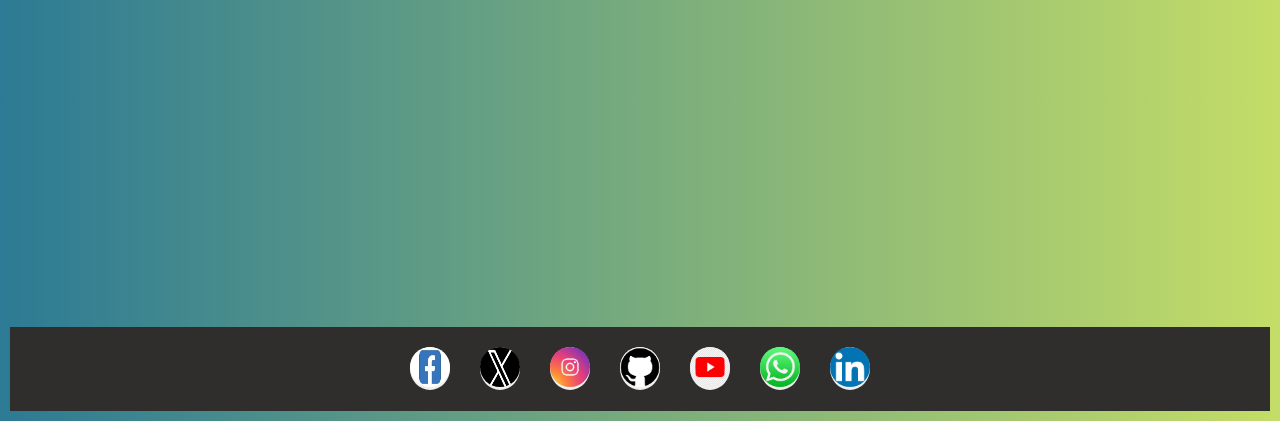
==== commit 50529394: "updating and harmonizing: Login, Signup and Dashbord issue" ====
--- a/index.html
+++ b/index.html
@@ -61,7 +61,7 @@
 
         <div class="heroPortrait">
         <img
-            src="./Assets/_JamesPersonalPortifolio-removebg-preview.png"
+            src="./Assets/jamesPortfolioImage.png"
             alt="James Ndayishimiye"
         >
         </div>
@@ -343,5 +343,5 @@
     </section>
 </main>
 </body>
-<script src="./index.js"></script>
+<script type="module" src="./index.js"></script>
 </html>
--- a/style.css
+++ b/style.css
@@ -800,6 +800,10 @@
     gap: 1rem;
 }
 
+#newPasswordForm[hidden] {
+    display: none;
+}
+
 .login-form-input,
 #realLoginBtn {
     box-sizing: border-box;
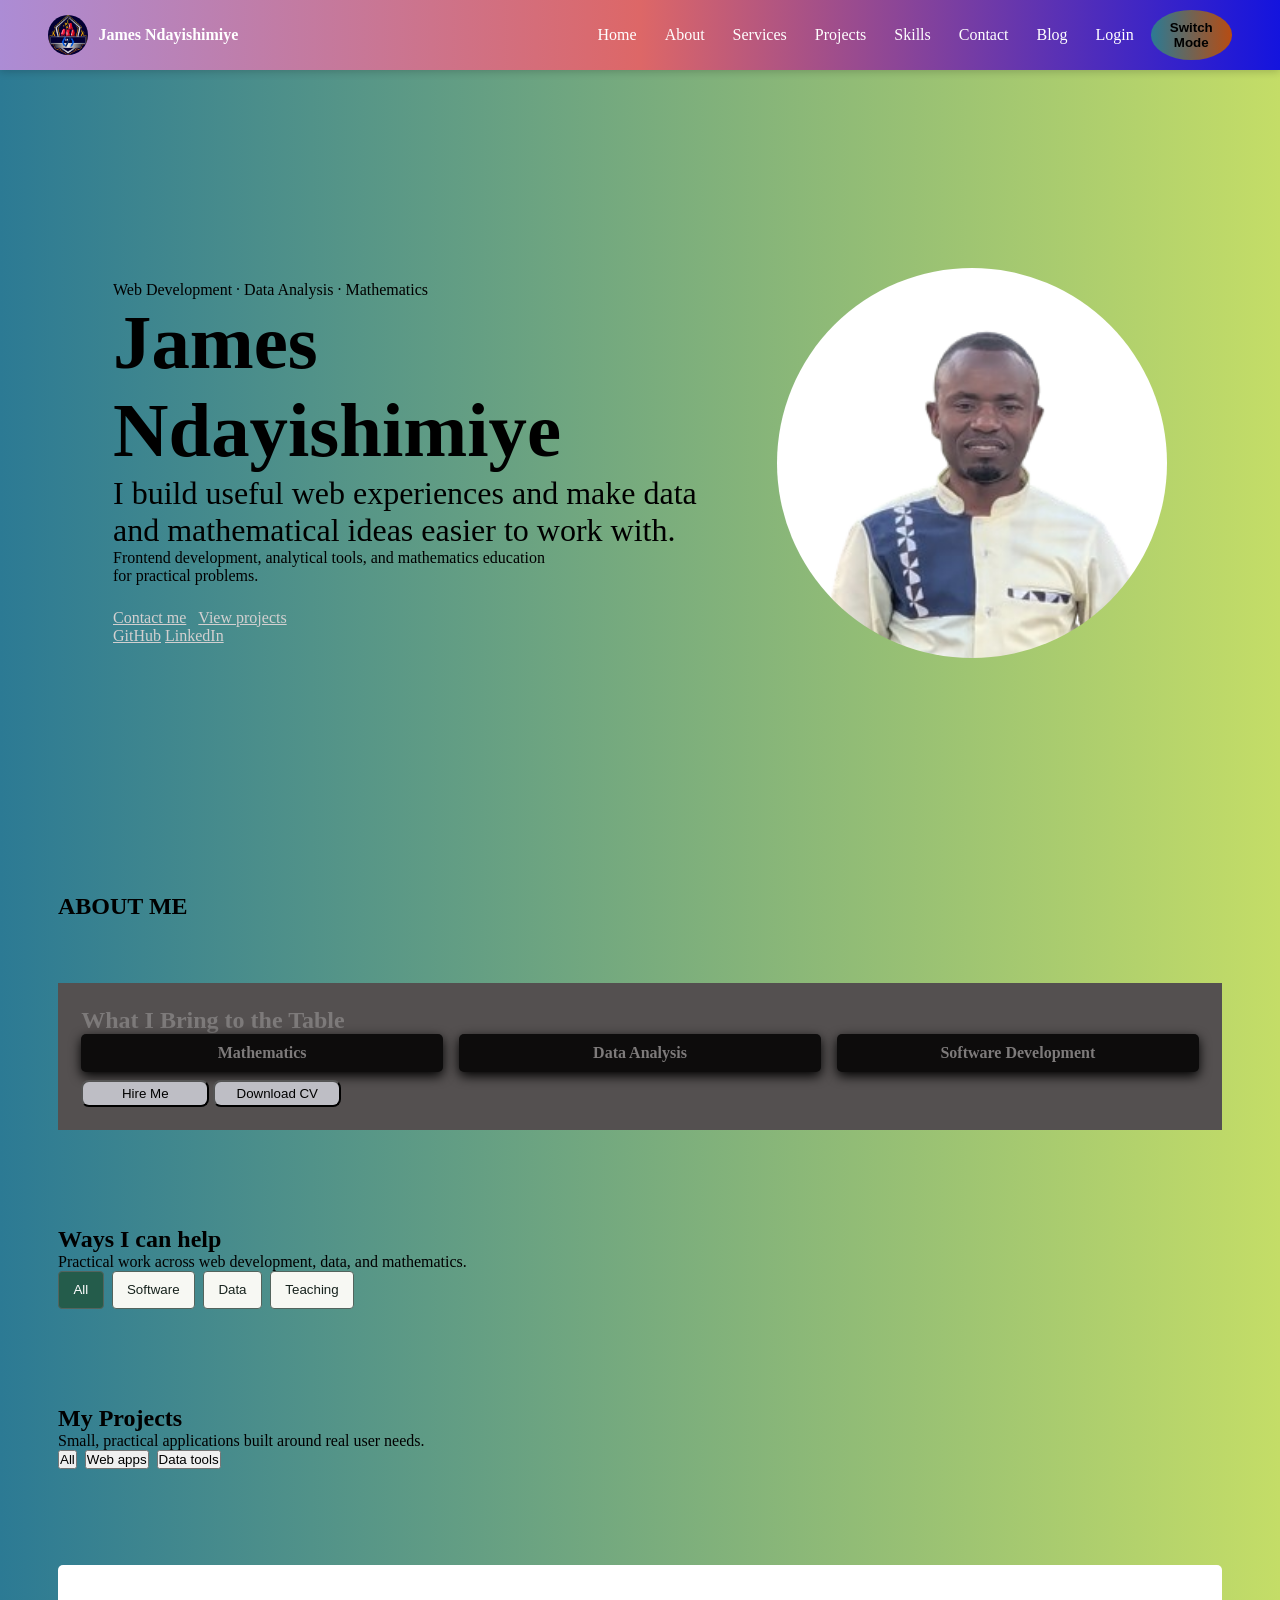
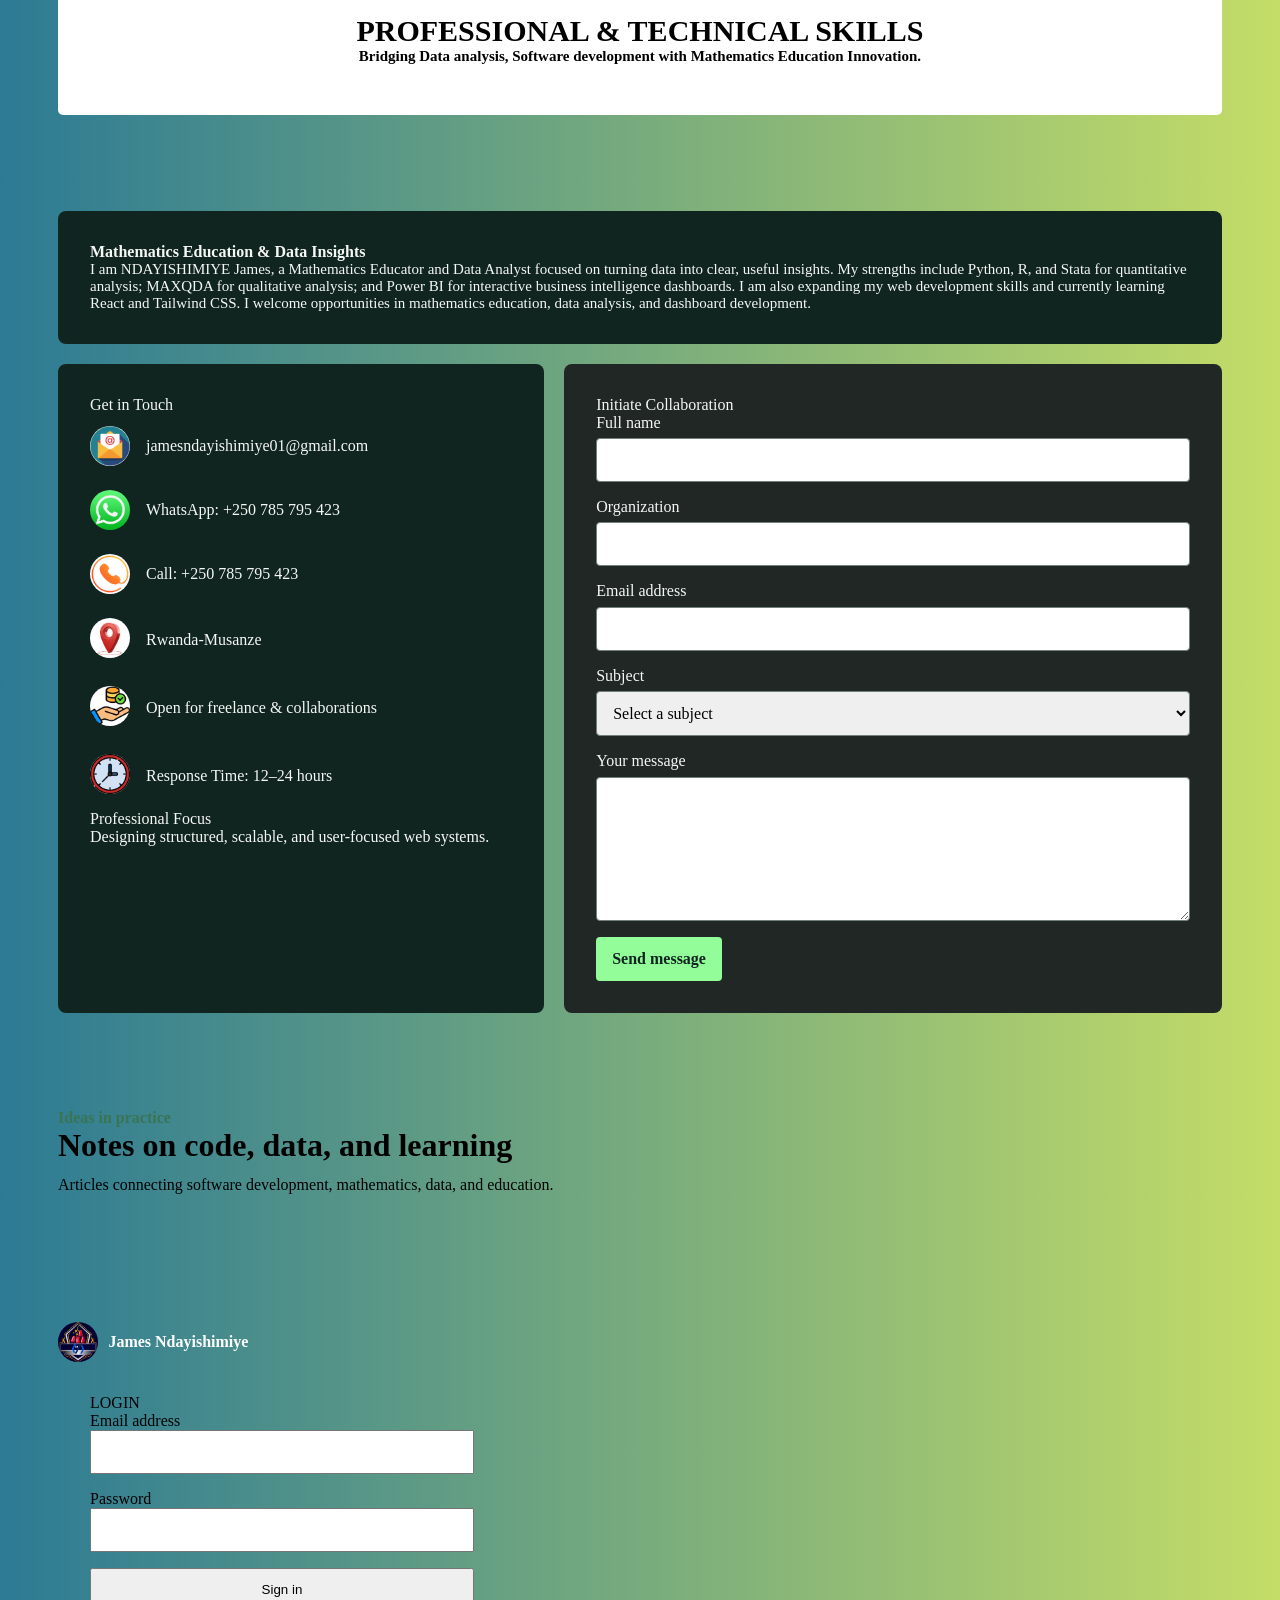
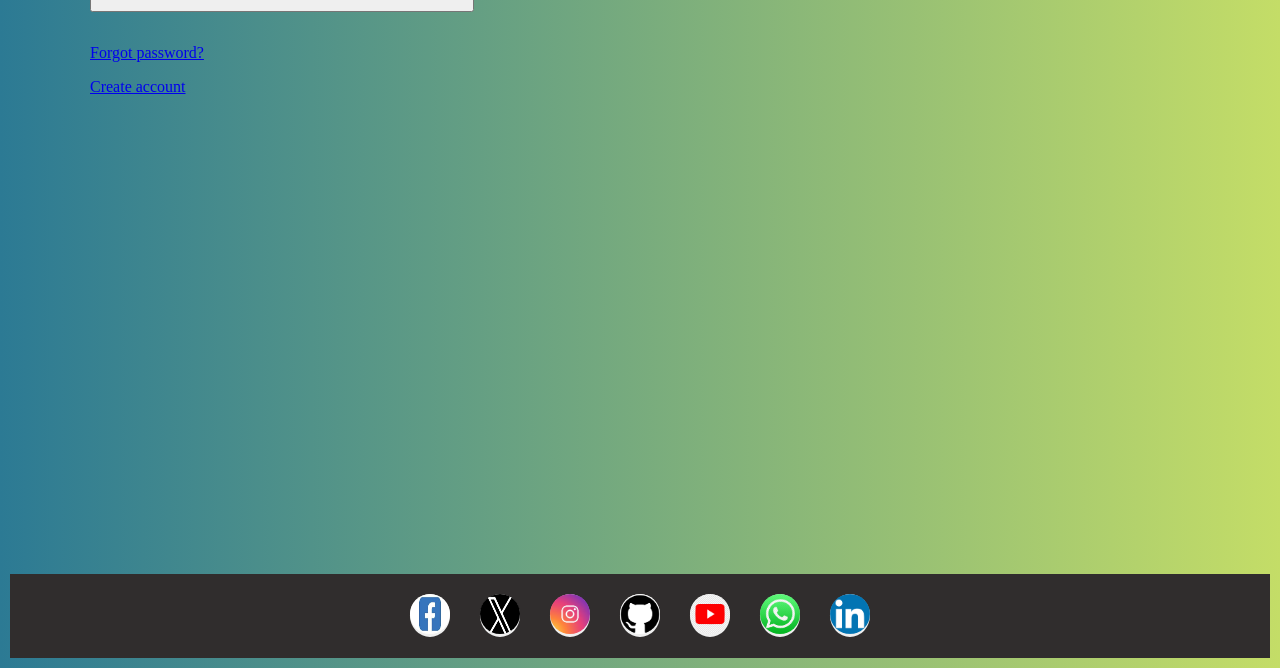
==== commit 11e7c614: "updating James-SmartCalc Project" ====
--- a/index.html
+++ b/index.html
@@ -54,14 +54,14 @@
             </div>
 
             <div class="heroLinks">
-                <a href="https://github.com/jamesnda">GitHub</a>
-                <a href="https://www.linkedin.com/in/ndayishimiye-james-b54592131/">LinkedIn</a>
+                <a class="heroLinksBtn" href="https://github.com/jamesnda">GitHub</a>
+                <a class="heroLinksBtn" href="https://www.linkedin.com/in/ndayishimiye-james-b54592131/">LinkedIn</a>
             </div>
         </div>
 
         <div class="heroPortrait">
         <img
-            src="./Assets/jamesPortfolioImage.png"
+            src="./Assets/_JamesPersonalPortifolio-removebg-preview.png"
             alt="James Ndayishimiye"
         >
         </div>
@@ -169,10 +169,8 @@
 
         <section class="contactsDiv" id="contactSectionId">
             <div class="ContactHeader">
-                <h4 class="section-Title">Let’s Build Intelligent Digital & Mathematical Solutions Together</h4>
-                <p class="section-subtitle">I am NDAYISHIMIYE James — a Full-Stack Software Developer in advanced training and a Mathematics Educator passionate about integrating technology, logic, and real-world problem solving.
-                    I collaborate with schools, startups, institutions, and mission-driven individuals to design scalable web applications and innovative mathematics learning solutions.
-                    If you are seeking structured thinking, clean development architecture, and measurable educational impact — I would be honored to connect with you.
+                <h4 class="section-Title">Mathematics Education &amp; Data Insights</h4>
+                <p class="section-subtitle">I am NDAYISHIMIYE James, a Mathematics Educator and Data Analyst focused on turning data into clear, useful insights. My strengths include Python, R, and Stata for quantitative analysis; MAXQDA for qualitative analysis; and Power BI for interactive business intelligence dashboards. I am also expanding my web development skills and currently learning React and Tailwind CSS. I welcome opportunities in mathematics education, data analysis, and dashboard development.
                 </p>
             </div>
         
--- a/style.css
+++ b/style.css
@@ -12,7 +12,7 @@
     align-items: center;
     justify-content: center;
     width: 100%;
-    padding: 0 10px 10px 10px;
+    padding: calc(64px + 1rem) 10px 10px;
     gap: 1px;
     background: linear-gradient(to right, #2c7a94, #c4dd67);
     
@@ -162,7 +162,7 @@
   width: min(100% - 2rem, 1150px);
   min-height: 85vh;
   margin-inline: auto;
-  padding: clamp(5rem, 10vh, 8rem) 0 3rem;
+  padding: 3rem clamp(1rem, 4vw, 3rem);
   display: grid;
   grid-template-columns: minmax(0, 1.2fr) minmax(220px, 0.8fr);
   align-items: center;
@@ -178,11 +178,16 @@
   width: min(100%, 390px);
   aspect-ratio: 1;
   justify-self: center;
+    border-radius: 50%;
+    overflow: hidden;
 }
 .heroPortrait img {
   width: 100%;
   height: 100%;
-  object-fit: contain;
+    object-fit: cover;
+    object-position: center top;
+    transform: scale(1.45);
+    transform-origin: center top;
 }
 
 .heroActions {
@@ -196,7 +201,7 @@
   .homeHero {
     min-height: auto;
     grid-template-columns: 1fr;
-    padding-top: 7rem;
+        padding-top: 3rem;
   }
 
   .heroPortrait {
@@ -205,25 +210,25 @@
   }
 }
 
+.buttonPrimary, .buttonSecondary, .heroLinksBtn{
+    color: rgb(211, 208, 208);
+}
 
 /*ABOUT SECTION STYLING*/
 .aboutDiv{
     width: 100%;
-    padding: 50px;
+    padding: 3rem clamp(1rem, 4vw, 3rem);
 }
 
 .about-section{
-    
-    display: flex;
-    flex-direction: column;
-    gap: 20px;
-
-
+    display: flex;
+    flex-direction: column;
+    gap: 1rem;
 }
 .firstAboutContainer{
     display: flex;
     flex-direction: column;
-    gap: 50px;
+    gap: 1.5rem;
 }
 
 .aboutDisplay, .about-highlights{
@@ -232,21 +237,24 @@
     gap: 1rem;
 }
 .aboutCard{
-    background-color: #18191b;
+    background-color: #f7f8f3;
+    border: 1px solid #ccd4ce;
     display: flex;
     flex-direction: column;
     justify-content:space-between;
     gap: 2%;
     padding: 5%;
     border-radius: 5px;
-}
-.aboutCardTitle,#modalTitle{
-    color: rgb(130, 101, 38);
-    font-family:'Franklin Gothic Medium', 'Arial Narrow', Arial, sans-serif;
+    color: #17231e;
+}
+.aboutCardTitle h1, #modalTitle{
+    color: #245c4b;
+    font-family: inherit;
+    font-size: 1.35rem;
+    line-height: 1.25;
 }
 .aboutCardDescription, #modalDescription{
-    color: rgb(128, 128, 128);
-    font-family:'Franklin Gothic Medium', 'Arial Narrow', Arial, sans-serif;
+    color: #40564c;
 }
 #viewAboutCardBtn{
     background-color: rgb(121, 121, 123);
@@ -267,6 +275,7 @@
     display: none;
     place-items: center;
     padding: 1rem;
+    z-index: 1100;
 }
 
 .modal-overlay{
@@ -279,33 +288,29 @@
 }
 
 .modal-content{
-    position:relative;
-    background-color: #090808;
-    margin: 3%;
-    margin-left: 25%;
-    padding-top: 5%;
-    padding-bottom: 5%;
-    padding-right: 5%;
-    padding-left: 5%;
+    position: relative;
+    background-color: #f7f8f3;
+    padding: clamp(1.25rem, 4vw, 2rem);
     border-radius: 12px;
-    width: 90%;
-    max-width: 700px;
-    max-height: 90vh;
-    overflow-y:auto;
+    width: min(100%, 700px);
+    max-height: calc(100vh - 2rem);
+    max-height: calc(100dvh - 2rem);
+    overflow-y: auto;
     z-index: 1001;
-    color: white;
-    box-shadow: 9px 2px 34px 5px rgba(234, 42, 125, 0.26);
+    color: #17231e;
+    box-shadow: 0 12px 40px rgb(16 37 31 / 30%);
     display: flex;
     flex-direction: column;
     gap: 10px;
 }
 
 .close{
-    font-size: 50px;
-    font-weight: 900;
-    color: red;
-    display: flex;
-    justify-content: end;
+    align-self: flex-end;
+    font-size: 2rem;
+    font-weight: 700;
+    line-height: 1;
+    color: #245c4b;
+    display: flex;
     cursor: pointer;
 }
 .myPotentials{
@@ -344,16 +349,21 @@
     transition: 0.3s;
 }
 #hireMeBtn,#cvBtn{
-    background-color: #0f0b58;
+    background-color: #bebec5;
     width: 8rem;
     padding-right: 0.125rem;
     padding-left: 0.125rem;
     padding-top: 0.25rem;
     padding-bottom: 0.25rem;
     border-radius: 0.5rem;
+    cursor: pointer;
+    margin-top: 0.5rem;
 }
 /*SERVICES SECTION STYLING*/
 
+.myServices{
+    padding: 3rem clamp(1rem, 4vw, 3rem);
+}
 .serviceFilters {
   display: flex;
   flex-wrap: wrap;
@@ -390,7 +400,7 @@
   border: 1px solid #ccd4ce;
   border-top: 4px solid #d27a39;
   border-radius: 6px;
-  background: #fff;
+  background: #ede7e7;
   color: #202923;
 }
 
@@ -403,6 +413,9 @@
 }
 
 /*PROJECT SECTION STYLING*/
+.myProjects{
+    padding: 3rem clamp(1rem, 4vw, 3rem);
+}
 .projectGrid {
   display: grid;
   grid-template-columns: repeat(auto-fit, minmax(min(100%, 290px), 1fr));
@@ -519,76 +532,6 @@
     padding-block: 0.75rem;
     border-top: 1px solid #ccc;
 }
-/*Styling Full-stack Subclusters*/
-
-.fullstackModal,.mathematicsEducationCover,.mathTechEducationCover{
-    display: none;
-}
-.fullstackCover{
-    display: flex;
-    flex-direction: column;
-}
-.full-stack-subclusters,.mathsTech-subclusters,.mathematics-subclusters{
-    background-color:white;
-    padding:20px;
-    display: grid;
-    gap: 20px;
-    grid-template-columns: repeat(3,1fr);
-}
-.backToCategoryBtn{
-    background-color: navy;
-    color: white;
-    height: 30px;
-}
-.backToCategoryBtn:hover{
-    background-color: rgb(63, 230, 99);
-    color: red;
-    cursor: pointer;
-}
-.subcluster-card{
-    background-color: rgb(200, 195, 195);
-    border-radius: 5px;
-    padding: 20px;
-    font-size: 18px;
-    font-family: Cambria, Cochin, Georgia, Times, 'Times New Roman', serif;
-    display: flex;
-    flex-direction: column;
-    gap: 10px;
-    height: 450px;
-}
-
-.subcluster-title{
-    color: #7777fa;
-    font-family: 'Franklin Gothic Medium', 'Arial Narrow', Arial, sans-serif;
-}
-
-.cluster-subtitle{
-    font-size: 20px;
-}
-
-ul{
-    padding-left: 30px;
-}
-
-.category-title{
-    border-radius: 10px;
-    display: flex;
-    flex-direction: column;
-    justify-content: center;
-    align-items: center;
-    padding: 20px;
-}
-.skillsTitle{
-    font-size: 18px;
-    color: yellow;
-}
-
-.skillsImg{
-    display: block;
-    width: 100%;
-    aspect-ratio: 16 / 9;
-    object-fit: cover;
-}
 
 /*CONTACTS SECTION STYLING*/
 .contactsDiv {
@@ -615,7 +558,7 @@
     display: grid;
     grid-template-columns: minmax(0, 0.85fr) minmax(0, 1.15fr);
     gap: 1.25rem;
-    align-items: start;
+    align-items: stretch;
 }
 
 .left-contacts {
@@ -778,7 +721,7 @@
 
 .loginDiv {
     min-height: 100vh;
-    padding: 1rem;
+    padding: 3rem clamp(1rem, 4vw, 3rem);
 }
 
 .loginContainer {
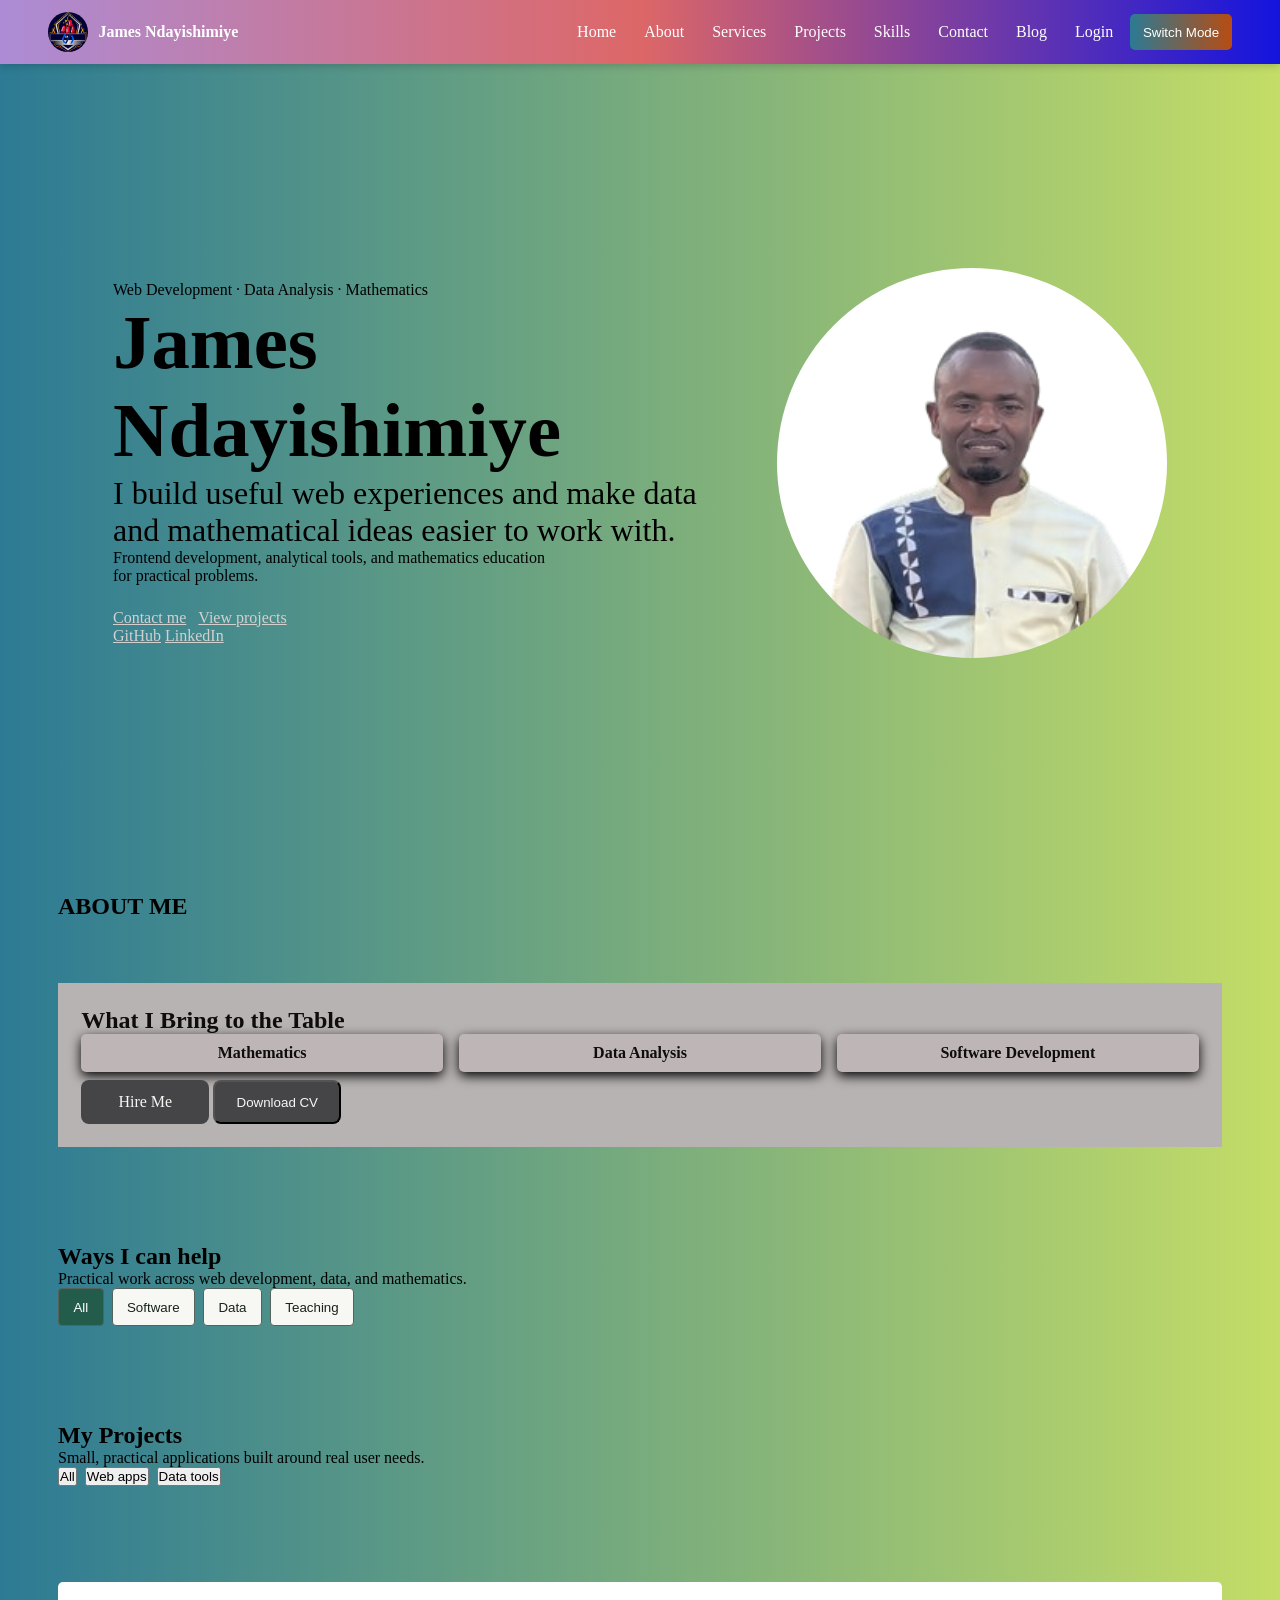
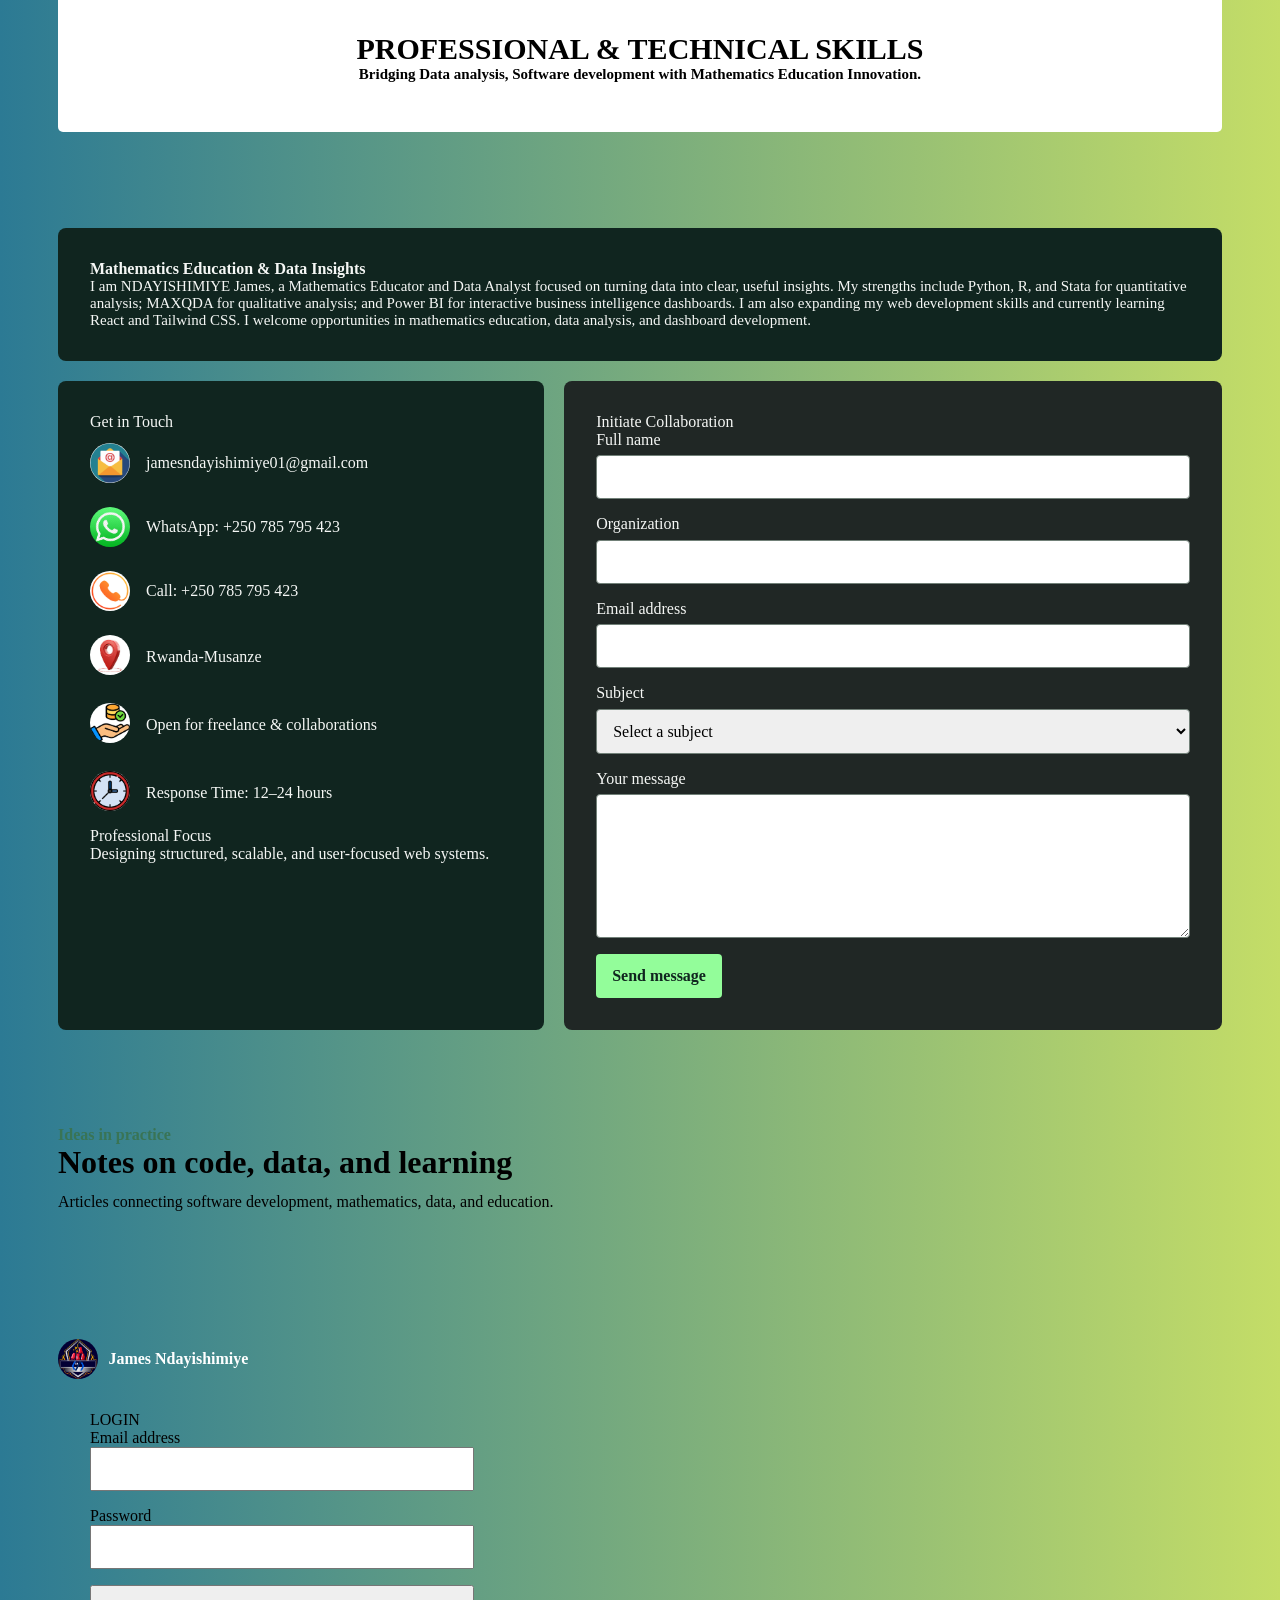
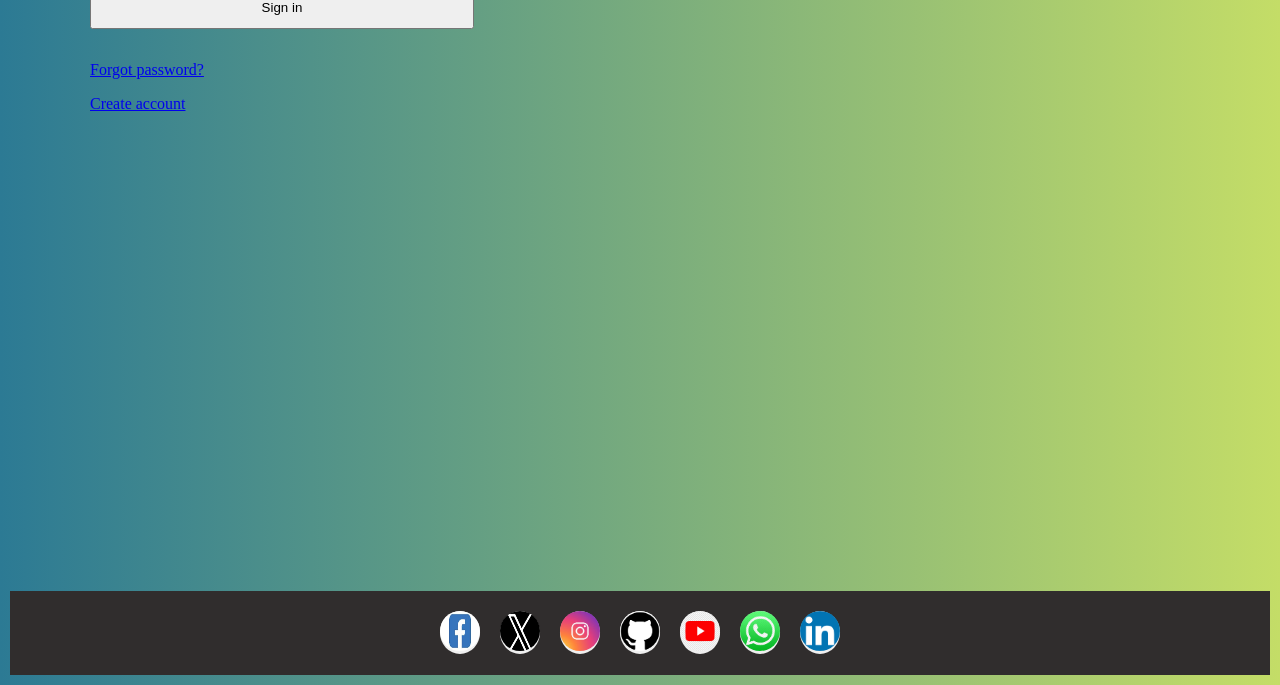
==== commit cfa15879: "final fixing on responsiveness" ====
--- a/index.html
+++ b/index.html
@@ -3,7 +3,7 @@
 <head>
     <meta charset="UTF-8">
     <meta name="viewport" content="width=device-width, initial-scale=1.0">
-    <title>N. James' P.P.Web</title>
+    <title>James-Portfolio</title>
     <link rel="stylesheet" href="style.css">
 </head>
 <body>
@@ -106,7 +106,7 @@
 
                 <!-- CTA Buttons -->
                 <div class="ctaBtn">
-                    <a href="#contact" class="btn primary-btn"><button id="hireMeBtn">Hire Me</button></a>
+                    <a href="#contactSectionId" class="btn primary-btn" id="hireMeBtn">Hire Me</a>
                     <a href="./Assets/NDAYISHIMIYE James' CV.pdf" download class="btn secondary-btn"><button id="cvBtn">Download CV</button></a>
                 </div>
             </div>
--- a/style.css
+++ b/style.css
@@ -101,6 +101,12 @@
 
     .navDiv.is-open .menuDiv { display: flex; }
     .menuDiv a, #changeModeBtn { text-align: left; }
+    #changeModeBtn {
+        width: 100%;
+        min-height: 44px;
+        padding: .65rem .8rem;
+        border-radius: 5px;
+    }
 }
 
 
@@ -113,24 +119,14 @@
     
 }
 
-#changeModeBtn{
-    background: linear-gradient(to right, #2c7a94, #b74c12);
-    cursor: pointer;
-    padding: 1.5%;
-    border-radius: 100%;
-    border: none;
-    color: black;
-    font-family:'Franklin Gothic Medium', 'Arial Narrow', Arial, sans-serif;
-    font-weight:bold;
-}
-
 /*FOOTER STYLING*/
 .footerSocialMediaDiv{
     display: flex;
     flex-direction: row;
+    flex-wrap: wrap;
     justify-content:center;
     align-items: center;
-    gap: 30px;
+    gap: clamp(.5rem, 2vw, 1.25rem);
     width: 100%;
     padding: 20px;
     border: none;
@@ -208,6 +204,8 @@
     grid-row: 1;
     width: min(70vw, 280px);
   }
+
+    .heroPortrait img { transform: none; }
 }
 
 .buttonPrimary, .buttonSecondary, .heroLinksBtn{
@@ -257,7 +255,7 @@
     color: #40564c;
 }
 #viewAboutCardBtn{
-    background-color: rgb(121, 121, 123);
+    background-color: rgb(197, 197, 201);
     padding-top: 2%;
     padding-bottom: 2%;
     padding-left: 4%;
@@ -314,10 +312,10 @@
     cursor: pointer;
 }
 .myPotentials{
-    background-color: #545050;
+    background-color: #b8b3b3;
     padding: 2%;
     margin-top: 2%;
-    color: rgb(125, 122, 122);
+    color: rgb(14, 12, 12);
     display: flex;
     flex-direction: column;
     gap: 2%;
@@ -330,7 +328,7 @@
 .highlightCard{
     width: 100%;
   
-    background-color: rgb(13, 12, 12);
+    background-color: rgb(190, 182, 182);
     border-radius: 5px;
     display: flex;
     flex-direction: column;
@@ -343,21 +341,43 @@
 }
 
 .highlightCard:hover{
-    background-color: rgba(239, 238, 235, 0.5);
+    background-color: rgba(222, 221, 220, 0.5);
     color: rgb(76, 76, 236);
     transform: scale(1.01);
     transition: 0.3s;
 }
 #hireMeBtn,#cvBtn{
-    background-color: #bebec5;
+    background-color: #454547;
     width: 8rem;
+    min-height: 2.75rem;
     padding-right: 0.125rem;
     padding-left: 0.125rem;
     padding-top: 0.25rem;
     padding-bottom: 0.25rem;
     border-radius: 0.5rem;
     cursor: pointer;
+    color: rgb(248, 245, 245);
     margin-top: 0.5rem;
+}
+
+#hireMeBtn {
+    display: inline-flex;
+    align-items: center;
+    justify-content: center;
+    text-decoration: none;
+}
+
+@media (max-width: 360px) {
+    .navDiv { padding-inline: .75rem; }
+    .brand { min-width: 0; gap: .4rem; }
+    .brand img { flex: 0 0 34px; width: 34px; height: 34px; }
+    .brand span {
+        max-width: 8rem;
+        overflow: hidden;
+        text-overflow: ellipsis;
+        white-space: nowrap;
+        font-size: .875rem;
+    }
 }
 /*SERVICES SECTION STYLING*/
 
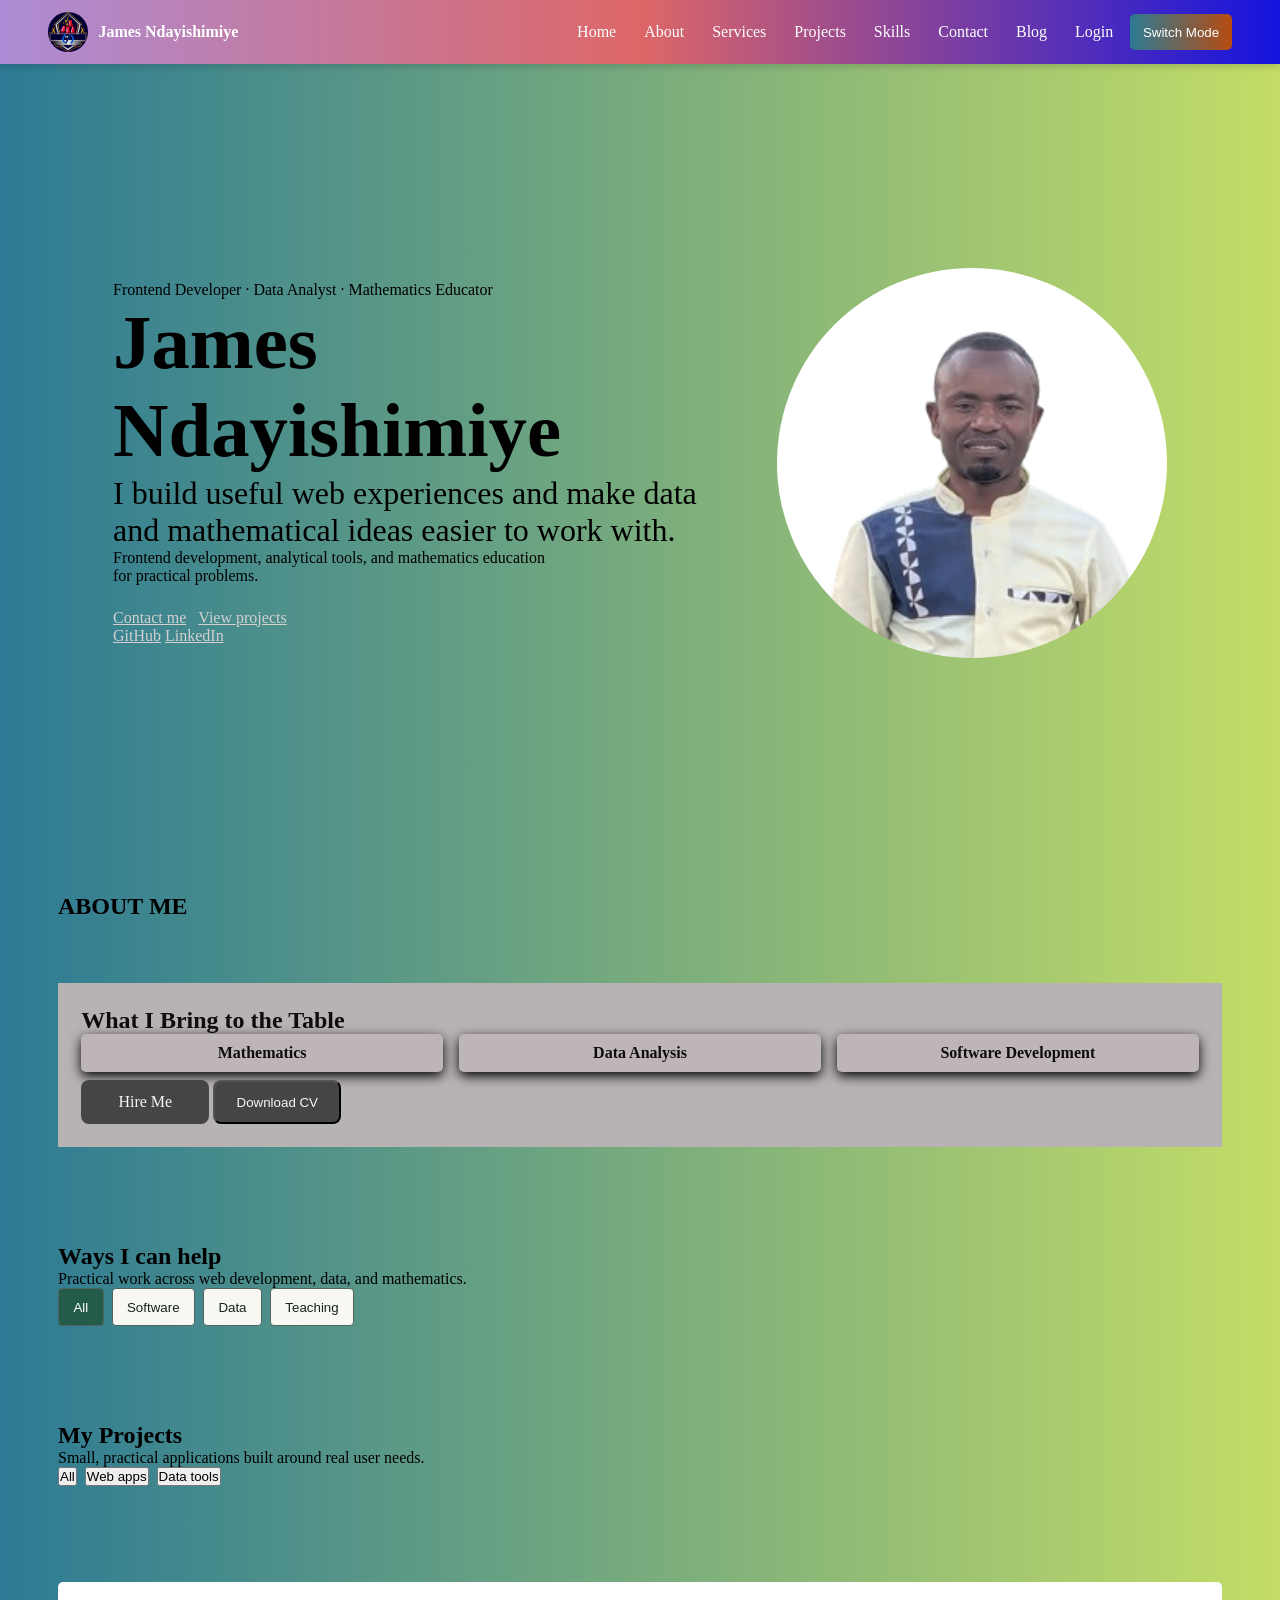
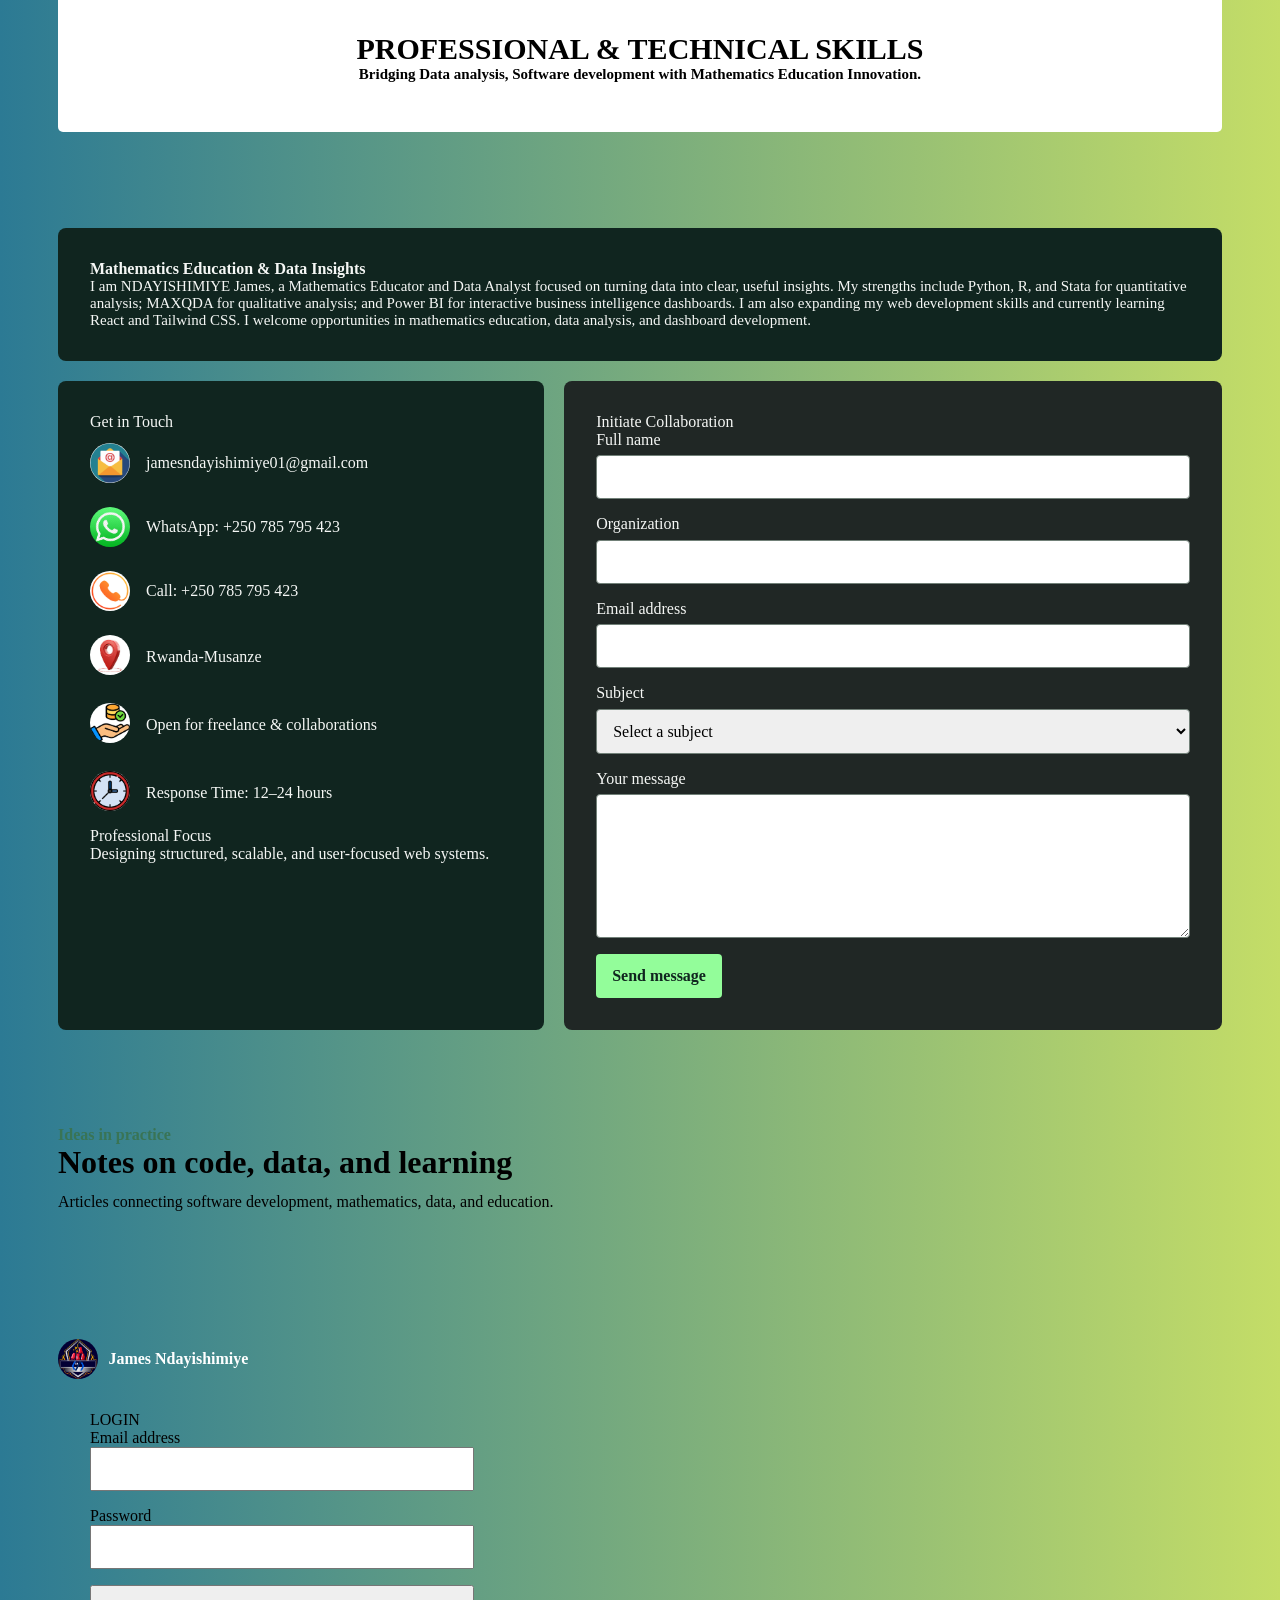
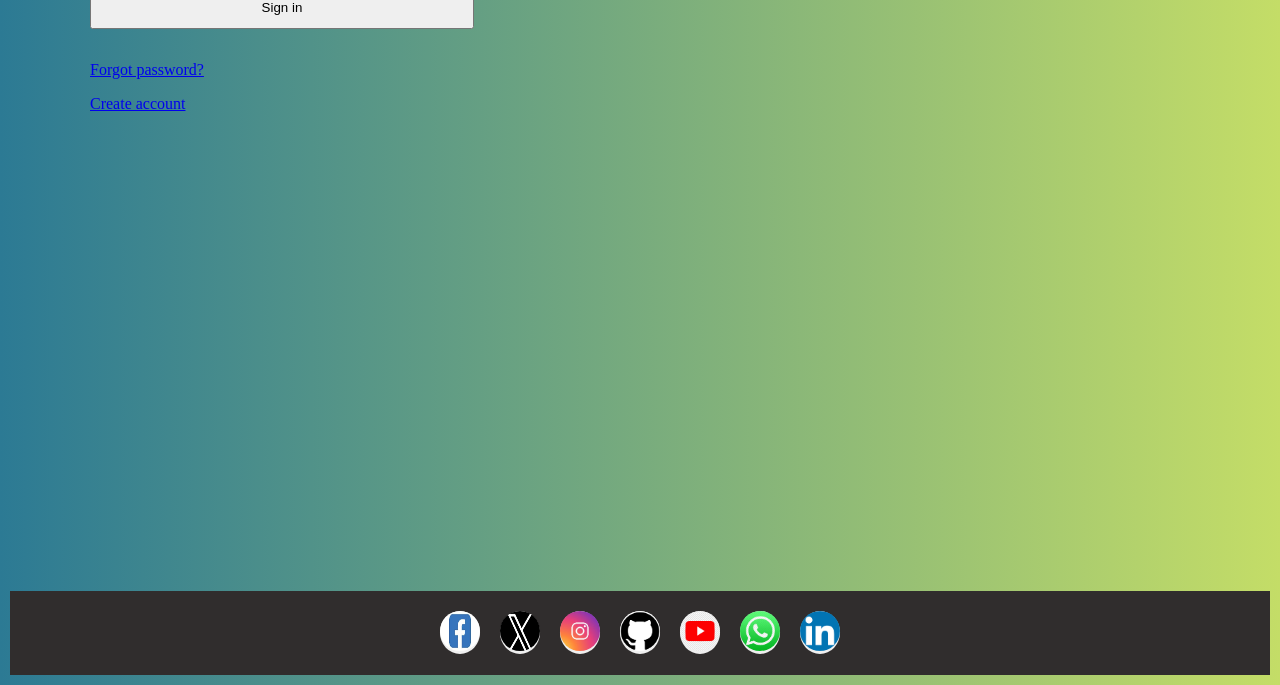
==== commit 61e6a10b: "Editting the home page" ====
--- a/index.html
+++ b/index.html
@@ -37,7 +37,7 @@
 <main>
     <section class="homeHero" id="homeSectionId">
         <div class="heroCopy">
-            <p class="eyebrow">Web Development · Data Analysis · Mathematics</p>
+            <p class="eyebrow">Frontend Developer · Data Analyst · Mathematics Educator</p>
             <h1>James Ndayishimiye</h1>
             <p class="heroRole">
                 I build useful web experiences and make data and mathematical
@@ -61,7 +61,7 @@
 
         <div class="heroPortrait">
         <img
-            src="./Assets/_JamesPersonalPortifolio-removebg-preview.png"
+            src="./Assets/jamesPortifolio.png"
             alt="James Ndayishimiye"
         >
         </div>
--- a/style.css
+++ b/style.css
@@ -254,17 +254,14 @@
 .aboutCardDescription, #modalDescription{
     color: #40564c;
 }
-#viewAboutCardBtn{
-    background-color: rgb(197, 197, 201);
+#viewAboutCardBtn{  
     padding-top: 2%;
     padding-bottom: 2%;
     padding-left: 4%;
     padding-right: 4%;
-    font-size: 15px;
     cursor: pointer;
     border-radius: 5px;
-    border: none;
-    font-family:'Franklin Gothic Medium', 'Arial Narrow', Arial, sans-serif;
+    border: 1px solid black;
 }
 
 .modal{
